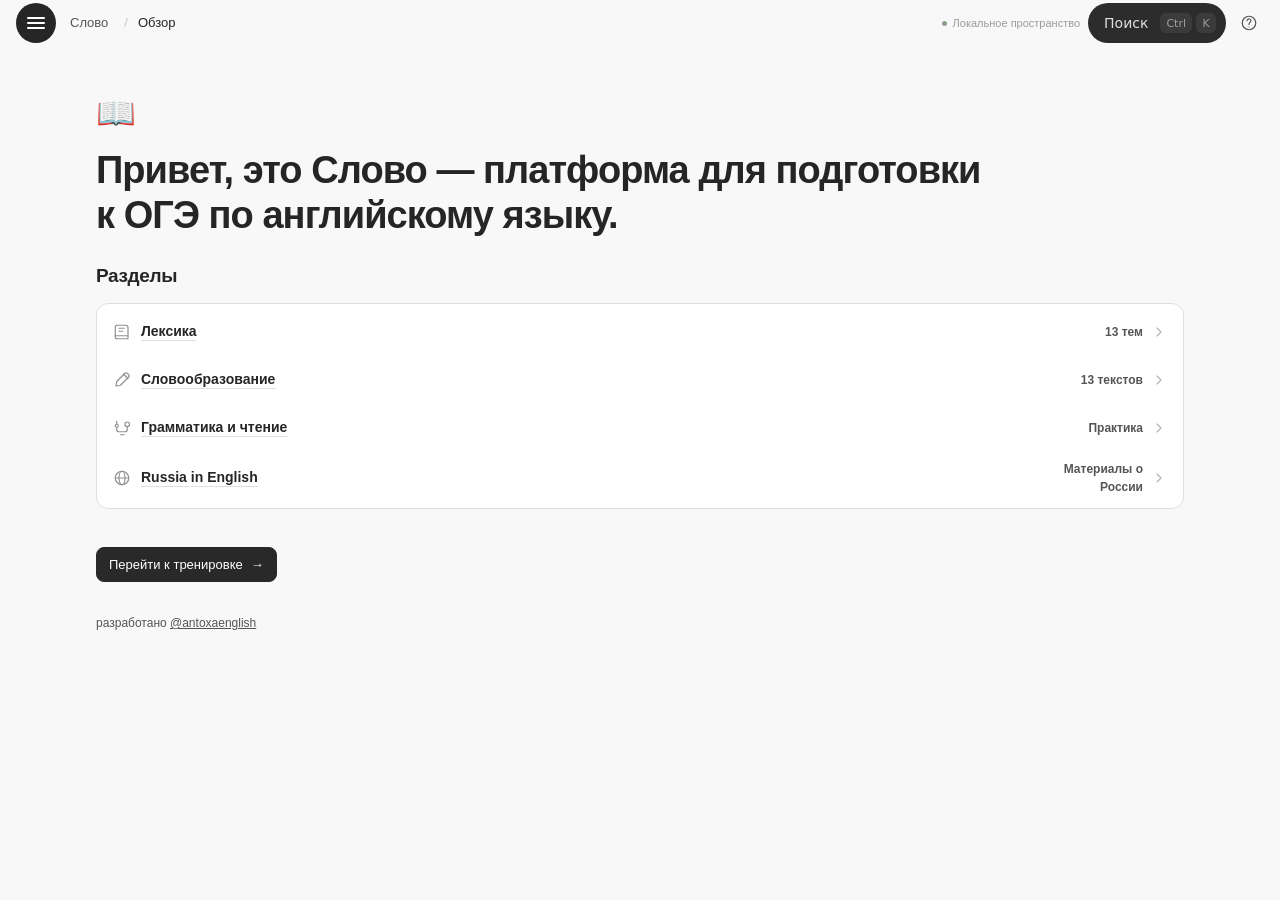
==== site/index.html @ 0061f825 "Replace the sidebar with a corner Dynamic Menu" ====
<!doctype html>
<html lang="ru">
<head><meta charset="UTF-8"><meta name="viewport" content="width=device-width,initial-scale=1"><meta name="description" content="Личное пространство для подготовки к ОГЭ по английскому: лексика, карточки и упражнения."><title>Слово — английский · ОГЭ</title><link rel="icon" href="assets/favicon.svg" type="image/svg+xml"><script src="preferences.js"></script><link rel="stylesheet" href="style.css?v=corner-menu-1"></head>
<body>
<a class="skip-link" href="#main-content">Перейти к содержимому</a>
<main id="main-content" tabindex="-1"><header class="topbar"><div class="corner-menu"><button class="icon-button" id="sidebar-toggle" aria-label="Открыть меню" aria-controls="sidebar" aria-expanded="false"><span class="sidebar-toggle-icon" aria-hidden="true"><i></i><i></i><i></i></span></button><aside class="sidebar" id="sidebar" aria-label="Навигация" inert><div class="corner-menu-scroll">
<button class="workspace" id="workspace-home" aria-label="Слово — на главную"><span class="workspace-icon" aria-hidden="true">с</span><strong>Слово</strong></button>
<div class="sidebar-section-label">Моё пространство</div><nav><button class="nav-item active" data-page="home" title="Обзор"><span class="nav-icon" aria-hidden="true"><svg viewBox="0 0 24 24" fill="none" stroke="currentColor" stroke-width="1.5" stroke-linecap="round" stroke-linejoin="round"><path d="M3 11 12 3l9 8v9H3z M9 20v-6h6v6"/></svg></span><span class="nav-name">Обзор</span></button><button class="nav-item" data-page="russia" title="Russia in English"><span class="nav-icon" aria-hidden="true"><svg viewBox="0 0 24 24" fill="none" stroke="currentColor" stroke-width="1.5" stroke-linecap="round" stroke-linejoin="round"><path d="M4 21V4m0 1c5-4 10 4 16 0v10c-6 4-11-4-16 0"/></svg></span><span class="nav-name">Russia in English</span></button><button class="nav-item" data-page="exam"><span class="nav-icon" aria-hidden="true"><svg viewBox="0 0 24 24" fill="none" stroke="currentColor" stroke-width="1.5" stroke-linecap="round" stroke-linejoin="round"><path d="M14 3H5v18h14V8z M14 3v5h5 M8 12h8m-8 4h6"/></svg></span><span class="nav-name">Всё об экзамене</span></button><button class="nav-item" data-page="words" title="Мой словарь"><span class="nav-icon" aria-hidden="true"><svg viewBox="0 0 24 24" fill="none" stroke="currentColor" stroke-width="1.5" stroke-linecap="round" stroke-linejoin="round"><path d="M5 3h13v17H5a2 2 0 0 1-2-2V5a2 2 0 0 1 2-2z M7 8h7m-7 4h7m-9 5h13"/></svg></span><span class="nav-name">Мой словарь</span><b id="word-count">0</b></button><button class="nav-item" data-page="path" title="Мой маршрут"><span class="nav-icon" aria-hidden="true"><svg viewBox="0 0 24 24" fill="none" stroke="currentColor" stroke-width="1.5" stroke-linecap="round" stroke-linejoin="round"><path d="M4 20h4v-5h7V9h5 M16 5l4 4-4 4"/></svg></span><span class="nav-name">Мой маршрут</span></button><button class="nav-item" data-page="achievements" title="Достижения"><span class="nav-icon" aria-hidden="true"><svg viewBox="0 0 24 24" fill="none" stroke="currentColor" stroke-width="1.5" stroke-linecap="round" stroke-linejoin="round"><path d="M8 14l-2 7 6-3 6 3-2-7 M12 3a6 6 0 1 0 0 12 6 6 0 0 0 0-12z"/></svg></span><span class="nav-name">Достижения</span></button></nav><div class="sidebar-section-label">Практика и материалы</div><nav aria-label="Практика и материалы"><button class="nav-item" data-page="vocabulary" title="Лексика"><span class="nav-icon" aria-hidden="true"><svg viewBox="0 0 24 24" fill="none" stroke="currentColor" stroke-width="1.5" stroke-linecap="round" stroke-linejoin="round"><path d="M4 4h6l2 2 2-2h6v15h-6l-2 2-2-2H4z M12 6v15"/></svg></span><span class="nav-name">Лексика</span></button><button class="nav-item" data-page="mocks" title="Пробники"><span class="nav-icon" aria-hidden="true"><svg viewBox="0 0 24 24" fill="none" stroke="currentColor" stroke-width="1.5" stroke-linecap="round" stroke-linejoin="round"><path d="M8 5H5v16h14V5h-3 M8 3h8v4H8z M8 11h8m-8 4h8"/></svg></span><span class="nav-name">Пробники</span></button><button class="nav-item" data-page="trainer" title="Тренажер по заданиям"><span class="nav-icon" aria-hidden="true"><svg viewBox="0 0 24 24" fill="none" stroke="currentColor" stroke-width="1.5" stroke-linecap="round" stroke-linejoin="round"><path d="M4 5h16v14H4z M8 9h1m3 0h4m-8 4h1m3 0h4"/></svg></span><span class="nav-name">Тренажер по заданиям</span></button><button class="nav-item" data-page="grammar-trainer"><span class="nav-icon" aria-hidden="true"><svg viewBox="0 0 24 24" fill="none" stroke="currentColor" stroke-width="1.5" stroke-linecap="round" stroke-linejoin="round"><path d="M4 19l5-14 5 14m-8-4h6 M16 10h5m-5 5h5"/></svg></span><span class="nav-name">Тренажёр по грамматике</span></button><button class="nav-item" data-page="knowledge" title="База знаний"><span class="nav-icon" aria-hidden="true"><svg viewBox="0 0 24 24" fill="none" stroke="currentColor" stroke-width="1.5" stroke-linecap="round" stroke-linejoin="round"><path d="M4 6l8-3 8 3-8 4z M4 11l8 4 8-4m-16 5 8 4 8-4"/></svg></span><span class="nav-name">База знаний</span></button><button class="nav-item" data-page="forecast" title="Ожидаемый результат"><span class="nav-icon" aria-hidden="true"><svg viewBox="0 0 24 24" fill="none" stroke="currentColor" stroke-width="1.5" stroke-linecap="round" stroke-linejoin="round"><path d="M4 19V5m0 14h16 M7 15l4-5 4 2 5-6"/></svg></span><span class="nav-name">Ожидаемый результат</span></button></nav><div class="sidebar-section-label">Личное</div><nav aria-label="Личное"><button class="nav-item" data-page="profile" title="Профиль"><span class="nav-icon" aria-hidden="true"><svg viewBox="0 0 24 24" fill="none" stroke="currentColor" stroke-width="1.5" stroke-linecap="round" stroke-linejoin="round"><path d="M4 21a8 6 0 0 1 16 0 M12 4a4 4 0 1 0 0 8 4 4 0 0 0 0-8z"/></svg></span><span class="nav-name">Профиль</span></button><button class="nav-item" data-page="community" title="Комьюнити"><span class="nav-icon" aria-hidden="true"><svg viewBox="0 0 24 24" fill="none" stroke="currentColor" stroke-width="1.5" stroke-linecap="round" stroke-linejoin="round"><path d="M4 5h16v11H9l-5 4z M8 9h8m-8 3h6"/></svg></span><span class="nav-name">Комьюнити</span></button><button class="nav-item" data-page="settings" title="Настройки сайта"><span class="nav-icon" aria-hidden="true"><svg viewBox="0 0 24 24" fill="none" stroke="currentColor" stroke-width="1.5" stroke-linecap="round" stroke-linejoin="round"><path d="M4 7h16M4 12h16M4 17h16 M8 5v4m8 1v4m-6 1v4"/></svg></span><span class="nav-name">Настройки сайта</span></button><a class="nav-item feedback-link" id="feedback-link" href="https://t.me/antoxaenglish" target="_blank" rel="noopener noreferrer" title="Написать @antoxaenglish в Telegram"><span class="nav-icon"><svg viewBox="0 0 24 24" fill="none" stroke="currentColor" stroke-width="1.6" stroke-linecap="round" stroke-linejoin="round" aria-hidden="true"><path d="M21 15a3 3 0 0 1-3 3H7l-5 4V5a3 3 0 0 1 3-3h13a3 3 0 0 1 3 3zM7 7h10M7 11h7"/></svg></span><span class="nav-name">Оставить обратную связь</span><span class="feedback-external" aria-hidden="true">↗</span></a></nav>
<div class="sidebar-bottom"><a class="editor-entry-link" href="admin.html">Редактор сайта ↗</a><div class="sidebar-course"><span>Английский язык</span><small>Подготовка к ОГЭ</small></div><div class="privacy"><svg viewBox="0 0 24 24" fill="none" stroke="currentColor" stroke-width="1.6" stroke-linecap="round" stroke-linejoin="round" aria-hidden="true"><rect x="5" y="10" width="14" height="11" rx="2"/><path d="M8 10V6a4 4 0 0 1 8 0v4"/></svg><span>Прогресс в этом браузере</span></div></div>
</div></aside></div><div class="breadcrumb"><button class="breadcrumb-workspace breadcrumb-button" id="header-home" aria-label="На главную">Слово</button><span class="breadcrumb-divider">/</span><strong id="crumb">Обзор</strong></div><div class="header-right"><span class="local-label"><i></i> Локальное пространство</span><div class="command-search" id="command-search">
<div class="command-shell">
<button type="button" class="command-trigger" id="command-trigger" aria-expanded="false" aria-controls="command-field"><svg viewBox="0 0 24 24" fill="none" stroke="currentColor" stroke-width="2" stroke-linecap="round" aria-hidden="true"><circle cx="11" cy="11" r="7"/><path d="m20 20-3.5-3.5"/></svg><span>Поиск</span><span class="command-keys" aria-hidden="true"><kbd>Ctrl</kbd><kbd>K</kbd></span></button>
<form class="command-field" id="command-field" role="search" hidden><svg viewBox="0 0 24 24" fill="none" stroke="currentColor" stroke-width="2" stroke-linecap="round" aria-hidden="true"><circle cx="11" cy="11" r="7"/><path d="m20 20-3.5-3.5"/></svg><input type="search" id="command-query" aria-label="Поиск по «Слову»" autocomplete="off"><kbd aria-hidden="true">Esc</kbd></form>
</div><div class="command-results" id="command-results" hidden></div></div><button id="help" class="icon-button" aria-label="О проекте"><svg viewBox="0 0 24 24" fill="none" stroke="currentColor" stroke-width="1.6" stroke-linecap="round" stroke-linejoin="round" aria-hidden="true"><circle cx="12" cy="12" r="9"/><path d="M9.5 9a2.5 2.5 0 1 1 4.4 1.6C13 11.3 12 11.7 12 14M12 17h.01"/></svg></button></div></header>
<div class="content"><section class="greeting"><div class="page-icon" id="page-icon" aria-hidden="true">📖</div><h1 id="page-title">Привет, это Слово — платформа для подготовки к ОГЭ по английскому языку.</h1><p id="page-description" hidden aria-hidden="true" style="display:none"></p></section>
<div id="home-view">
<section class="workspace-pages"><div class="section-heading"><h2>Разделы</h2></div><div class="page-links"><button class="page-link" data-open-page="vocabulary"><span class="page-link-icon"><svg viewBox="0 0 24 24" fill="none" stroke="currentColor" stroke-width="1.6" stroke-linecap="round" stroke-linejoin="round" aria-hidden="true"><path d="M4 3h13a3 3 0 0 1 3 3v15H6a3 3 0 0 1-3-3V6a3 3 0 0 1 3-3"/><path d="M3 17h17M8 7h7M8 11h5"/></svg></span><span>Лексика</span><small>13 тем</small><svg viewBox="0 0 24 24" fill="none" stroke="currentColor" stroke-width="1.6" stroke-linecap="round" stroke-linejoin="round" aria-hidden="true"><path d="m9 6 6 6-6 6"/></svg></button><button class="page-link" data-open-page="formation"><span class="page-link-icon"><svg viewBox="0 0 24 24" fill="none" stroke="currentColor" stroke-width="1.6" stroke-linecap="round" stroke-linejoin="round" aria-hidden="true"><path d="m14 4 6 6M4 20l1-6L16 3a2 2 0 0 1 3 0l2 2a2 2 0 0 1 0 3L10 19z"/></svg></span><span>Словообразование</span><small>13 текстов</small><svg viewBox="0 0 24 24" fill="none" stroke="currentColor" stroke-width="1.6" stroke-linecap="round" stroke-linejoin="round" aria-hidden="true"><path d="m9 6 6 6-6 6"/></svg></button><button class="page-link" data-open-page="trainer"><span class="page-link-icon"><svg viewBox="0 0 24 24" fill="none" stroke="currentColor" stroke-width="1.6" stroke-linecap="round" stroke-linejoin="round" aria-hidden="true"><path d="M5 3v4m0 4v3a3 3 0 0 0 3 3h8a3 3 0 0 0 3-3v-3"/><circle cx="5" cy="9" r="2"/><circle cx="19" cy="7" r="3"/><path d="M10 21h5"/></svg></span><span>Грамматика и чтение</span><small>Практика</small><svg viewBox="0 0 24 24" fill="none" stroke="currentColor" stroke-width="1.6" stroke-linecap="round" stroke-linejoin="round" aria-hidden="true"><path d="m9 6 6 6-6 6"/></svg></button><button class="page-link" data-open-page="russia"><span class="page-link-icon"><svg viewBox="0 0 24 24" fill="none" stroke="currentColor" stroke-width="1.6" stroke-linecap="round" stroke-linejoin="round" aria-hidden="true"><circle cx="12" cy="12" r="9"/><ellipse cx="12" cy="12" rx="4" ry="9"/><path d="M3 12h18"/></svg></span><span>Russia in English</span><small>Материалы о России</small><svg viewBox="0 0 24 24" fill="none" stroke="currentColor" stroke-width="1.6" stroke-linecap="round" stroke-linejoin="round" aria-hidden="true"><path d="m9 6 6 6-6 6"/></svg></button></div></section>
<button class="button dark" id="home-training" data-open-page="trainer">Перейти к тренировке <span aria-hidden="true">→</span></button>
</div><section id="secondary-view" hidden></section><footer><p>разработано <a href="https://t.me/antoxaenglish?text=%D0%9F%D1%80%D0%B8%D0%B2%D0%B5%D1%82%21%20%D0%A2%D0%BE%D0%BB%D1%8C%D0%BA%D0%BE%20%D1%87%D1%82%D0%BE%20%D0%B1%D1%8B%D0%BB%20%D0%BD%D0%B0%20%22%D0%A1%D0%BB%D0%BE%D0%B2%D0%B5%22." target="_blank" rel="noopener noreferrer">@antoxaenglish</a></p></footer></div></main>
<dialog id="trainer" aria-label="Учебная сессия"><div class="modal-head"><span id="session-label">Тренировка</span><button class="icon-button" id="close-trainer" aria-label="Закрыть тренировку">×</button></div><div class="session-track"><i id="session-progress"></i></div><div id="exercise"></div></dialog>
<template id="exam-content">
<article class="exam-guide" lang="ru" data-no-translate>
  <p>ОГЭ по английскому языку оценивает иноязычную коммуникативную компетенцию выпускников основной школы. Контрольные измерительные материалы (КИМ) 2027 года включают 38 заданий. Письменная часть содержит 35 заданий и рассчитана на 120 минут. Устная часть содержит три задания и занимает 15 минут с учётом подготовки. Максимальный первичный балл за экзамен — 68.</p>

  <h2>Письменная часть</h2>
  <h3>Аудирование · задания 1–11</h3>
  <p>Оценивается восприятие устной речи. В заданиях 1–4 требуется выбрать ответ на вопрос по прослушанному фрагменту, в задании 5 — соотнести высказывания с тематическими рубриками. Задания 6–11 предусматривают извлечение фактических сведений из аудиозаписи и их внесение в таблицу.</p>
  <h3>Чтение · задания 12–19</h3>
  <p>В задании 12 проверяется умение соотнести короткие тексты с вопросами, на которые они отвечают. Задания 13–19 требуют установить, подтверждается ли утверждение текстом, противоречит ему или не может быть проверено по содержащимся в нём сведениям.</p>
  <h3>Грамматика и лексика · задания 20–34</h3>
  <p>В заданиях 20–28 оценивается выбор и образование грамматической формы исходного слова с учётом синтаксиса и смысла высказывания. В заданиях 29–34 проверяется образование однокоренного слова посредством аффиксации с учётом требуемой части речи и значения.</p>
  <h3>Письмо · задание 35</h3>
  <p>Участник составляет ответ на электронное письмо личного характера. Эксперты оценивают выполнение коммуникативной задачи, организацию текста, лексико-грамматическое оформление, орфографию и пунктуацию.</p>

  <h2>Устная часть · говорение</h2>
  <ol>
    <li><strong>Чтение вслух.</strong> Проверяется фонетическое оформление научно-популярного текста, включая произношение, ударение, интонацию и смысловое членение.</li>
    <li><strong>Условный диалог-расспрос.</strong> Участник отвечает на шесть вопросов аудиозаписи. Оценивается полнота и уместность каждой реплики, а также её понятность.</li>
    <li><strong>Тематическое монологическое высказывание.</strong> Оцениваются раскрытие пунктов предложенного плана, связность речи и её языковое оформление.</li>
  </ol>

  <h2>Материалы ФИПИ</h2>
  <ul class="exam-downloads">
    <li><a href="https://doc.fipi.ru/oge/demoversii-specifikacii-kodifikatory/2027/aya_9_2027.zip">Скачать демоверсию КИМ ОГЭ 2027 · ZIP</a><small>Письменная и устная части, аудиозаписи, спецификация и кодификатор.</small></li>
    <li><a href="assets/exam/oge-english-2027-criteria.pdf" download>Скачать критерии оценивания ОГЭ 2027 · PDF</a><small>Страницы официальных демоверсий с критериями задания 35 и заданий устной части.</small></li>
    <li><a href="https://doc.fipi.ru/oge/dlya-predmetnyh-komissiy-subektov-rf/2026/mr_oge_angl_pism_2026.pdf" target="_blank" rel="noopener">Методические материалы для экспертов · письменная часть · PDF</a><small>Выпуск 2026 года. Проверка электронного письма.</small></li>
    <li><a href="https://doc.fipi.ru/oge/dlya-predmetnyh-komissiy-subektov-rf/2026/mr_oge_angl_ustn_2026.pdf" target="_blank" rel="noopener">Методические материалы для экспертов · устная часть · PDF</a><small>Выпуск 2026 года. Проверка устных ответов.</small></li>
  </ul>
  <p class="exam-sources">Источники: <a href="https://fipi.ru/oge/demoversii-specifikacii-kodifikatory">спецификация и демоверсии ОГЭ 2027</a>, <a href="https://fipi.ru/oge/dlya-predmetnyh-komissiy-subektov-rf">раздел ФИПИ для предметных комиссий</a>.</p>
</article>
</template>
<dialog id="info"><button class="icon-button close-info" aria-label="Закрыть">×</button><span class="eyebrow">ПРИВЕТ, ЭТО СЛОВО</span><h2>Пространство для роста ✳</h2><p>Лексика импортирована из 13 доступных наборов папки @antoxaenglish в Quizlet (18.11.2026): 1 864 исходные карточки. Повторяющиеся термины объединены, разные переводы сохранены. В исходной папке нет набора 14/14. Набор 14/14 в папке отсутствует. Добавлены 13 авторских текстов на словообразование (78 пропусков); тип задания сверён с письменной демоверсией ФИПИ ОГЭ-2027, с. 12. Дополнительные грамматика, словообразование и чтение — из комплекта Елизаветы от 02.11.2026. Все новые упражнения авторские, не задания ФИПИ.</p><p>Без регистрации и аналитики. Профиль, настройки и учебный прогресс хранятся только в этом браузере. При очистке данных браузера они исчезнут. Ссылка обратной связи открывает Telegram.</p><button id="reset" class="button light">Сбросить учебный прогресс</button><p id="reset-status" role="status"></p></dialog><script src="curriculum.js"></script><script src="content-model.js?v=workspace-sections-1"></script><script src="content-runtime.js?v=vocab-topics-1"></script><script src="trainer-catalog.js"></script><script src="features.js"></script><script src="vocabulary-study.js?v=notebook-1"></script><script src="grammar-lessons.js"></script><script src="grammar-trainer.js?v=notebook-1"></script><script src="app.js?v=corner-menu-1"></script><script src="command-search.js?v=2"></script></body></html>
---- site/style.css ----
:root{--font-family:Arial,"Helvetica Neue",sans-serif;--ink:#37352f;--muted:#787774;--faint:#a4a39f;--line:#e9e9e7;--sidebar:#f7f7f5;--hover:#efefed;--blue:#2383e2;--sidebar-width:240px;--page-width:960px;font-family:var(--font-family);color:var(--ink);background:#fff;font-synthesis:none}
*{box-sizing:border-box}body{margin:0;font-size:14px;line-height:1.5}button,input,select,textarea{font:inherit}button{cursor:pointer;color:inherit}button:disabled{cursor:default}button,a,input{ -webkit-tap-highlight-color:transparent}button,a{touch-action:manipulation}button{transition:background-color .15s,border-color .15s}a{color:inherit}button:focus-visible,a:focus-visible,input:focus-visible{outline:2px solid var(--blue);outline-offset:3px}button:disabled{opacity:.45}svg{width:20px;height:20px;flex-shrink:0;vertical-align:middle}[hidden]{display:none!important}h1,h2,h3,p{margin:0}h1,h2,h3{font-weight:600}p{line-height:1.65}small{font-size:12px}.skip-link{position:fixed;top:8px;left:12px;z-index:8;transform:translateY(-160%);padding:8px 12px;background:white;border:1px solid var(--line);border-radius:4px}.skip-link:focus{transform:translateY(0)}
/* Workspace navigation */
.sidebar{width:var(--sidebar-width);position:fixed;inset:0 auto 0 0;background:var(--sidebar);display:flex;flex-direction:column;padding:10px 8px 14px;z-index:5;border-right:1px solid #f0f0ee;transition:transform .2s}.workspace{display:flex;align-items:center;width:100%;gap:10px;padding:10px 8px;border:0;border-radius:5px;text-align:left;background:transparent}.workspace:hover{background:var(--hover)}.workspace-icon{display:grid;place-items:center;width:28px;height:30px;border:1.5px solid #45433e;border-radius:4px;background:white;font:700 28px/1 var(--font-family);box-shadow:2px 2px 0 #45433e}.workspace>span:nth-child(2){display:flex;flex-direction:column;gap:1px}.workspace strong{font-size:14px}.workspace small{font-size:11px;color:var(--muted)}.workspace-chevron{margin-left:auto;color:var(--muted)}.sidebar-section-label{font-size:11px;font-weight:500;color:#92918e;padding:28px 12px 9px}.nav-item{display:flex;align-items:center;gap:10px;background:transparent;border:0;border-radius:4px;text-align:left;width:100%;padding:7px 12px;margin:1px 0;min-height:36px;font-size:14px;color:#5f5e5b}.nav-item:hover{background:#ebebea}.nav-item.active{background:#e9e9e7;color:#37352f;font-weight:500}.nav-icon{width:18px;height:20px;display:grid;place-items:center;color:#92918e;flex-shrink:0}.nav-icon svg{width:18px;height:18px}.nav-name{flex:1;min-width:0;white-space:normal;overflow-wrap:anywhere}.nav-item b{font-size:11px;color:#92918e;font-weight:400;font-variant-numeric:tabular-nums}.sidebar-bottom{margin-top:auto;padding:24px 12px 0}.sidebar-course{display:flex;flex-direction:column;font-size:12px;gap:2px;padding-bottom:18px;border-bottom:1px solid #e6e6e3}.sidebar-course small{color:#9b9a96;font-size:11px}.privacy{display:flex;align-items:center;gap:6px;color:#9b9a96;font-size:10px;padding-top:12px}.privacy svg{width:13px;height:13px}.sidebar-backdrop{position:fixed;inset:0;border:0;background:#0004;z-index:4}main{margin-left:var(--sidebar-width);min-height:100dvh}main:focus{outline:none}.sidebar-collapsed .sidebar{transform:translateX(-100%)}.sidebar-collapsed main{margin-left:0}.topbar{position:sticky;top:0;height:46px;padding:0 20px;display:flex;align-items:center;gap:12px;background:#fffffff5;z-index:2}.icon-button{border:0;border-radius:4px;width:30px;height:30px;display:grid;place-items:center;background:transparent;color:var(--muted);font-size:24px;line-height:1;flex-shrink:0}.icon-button:hover{background:var(--hover)}.icon-button svg{width:18px;height:18px}.breadcrumb{display:flex;align-items:center;gap:10px;font-size:13px;min-width:0;white-space:nowrap;overflow:hidden}.breadcrumb strong{font-weight:400;overflow:hidden;text-overflow:ellipsis}.breadcrumb-workspace{color:var(--muted)}.breadcrumb-divider{color:#c9c8c5}.header-right{display:flex;align-items:center;gap:16px;margin-left:auto;flex-shrink:0}.local-label{display:flex;align-items:center;gap:6px;font-size:11px;color:#9b9a96}.local-label i{width:5px;height:5px;background:#8e9f8c;border-radius:50%}
/* Document page */
.content{width:100%;max-width:calc(var(--page-width) + 128px);padding:48px 64px 0;margin:0 auto}.greeting{margin:0 0 32px}.page-icon{font-size:44px;line-height:1.2;margin-bottom:20px}.greeting h1{font-size:38px;font-weight:700;letter-spacing:-1.3px;line-height:1.2;text-wrap:balance}.greeting p{margin-top:12px;color:var(--muted);max-width:650px;font-size:14px;line-height:1.7}h2{font-size:19px;letter-spacing:-.35px}h3{font-size:16px}.hero{display:flex;align-items:flex-start;gap:15px;border:1px solid var(--line);background:#f7f7f5;border-radius:4px;padding:20px 22px}.callout-icon{padding-top:1px;color:#74736f}.hero-copy{flex:1}.hero h2{font-size:16px;letter-spacing:-.15px}.hero p{font-size:13px;color:var(--muted);margin:5px 0 16px;max-width:460px}.hero-foot{font-size:12px;line-height:1.7;text-align:right;white-space:nowrap;color:#5f5e5b}.hero-foot span{font-size:11px;color:#9b9a96}.button{display:inline-flex;align-items:center;justify-content:center;gap:8px;padding:7px 12px;border:1px solid #dfdfdc;border-radius:4px;background:#fff;font-size:13px;font-weight:500;line-height:1.5;min-height:34px;text-decoration:none;box-shadow:0 1px 2px #00000004}.button svg{width:15px;height:15px}.button:hover{background:#f0f0ee}.button:active{transform:translateY(1px)}.button.dark{background:var(--ink);border-color:var(--ink);color:white}.button.dark:hover{background:#504e48}.button.light{background:white}.button.light:hover{background:var(--hover)}.text-button{background:transparent;border:0;border-radius:4px;font-size:12px;color:var(--muted);padding:5px 7px;line-height:1.5}.text-button:hover{background:var(--hover);color:var(--ink)}.stats{display:grid;grid-template-columns:1fr 1fr 1.15fr;margin:24px 0 38px;padding:18px 0;border-top:1px solid var(--line);border-bottom:1px solid var(--line)}.stat{padding:0 22px;border-right:1px solid var(--line);display:flex;flex-wrap:wrap;align-items:center;gap:8px 14px}.stat:first-child{padding-left:0}.stat:last-child{padding-right:0;border:0}.stat p{font-size:11px;color:var(--muted);margin-bottom:5px}.stat strong{font-size:22px;letter-spacing:-.5px;font-weight:600;font-variant-numeric:tabular-nums}.stat strong small{font-size:11px;letter-spacing:0;font-weight:400;color:#92918e}.stat-detail{font-size:10px;color:#92918e;white-space:nowrap}.stat-detail b{font-weight:500}.week{display:flex;gap:2px;align-self:flex-end;margin-bottom:7px}.week span{width:15px;height:17px;display:grid;place-items:center;font-size:8px;color:#b8b7b4;border:1px solid #eee;border-radius:2px}.week span.done{background:#e6eee4;color:#5b7659;border-color:#e6eee4}.section-heading{display:flex;align-items:center;justify-content:space-between;gap:12px;margin-bottom:12px}.workspace-pages{margin-bottom:38px}.page-links{display:flex;flex-direction:column}.page-link{display:flex;align-items:center;gap:11px;text-align:left;border:0;border-radius:4px;background:white;padding:10px 9px;font-size:14px;min-height:42px}.page-link:hover{background:#f7f7f5}.page-link-icon{color:#92918e}.page-link-icon svg{width:18px;height:18px}.page-link>span:nth-child(2){text-decoration:underline;text-decoration-color:#dededb;text-underline-offset:4px}.page-link small{margin-left:auto;color:#a2a19d;font-size:11px}.page-link>svg{width:14px;height:14px;color:#b2b1ad}.study-grid{display:grid;grid-template-columns:minmax(0,1fr) 205px;gap:30px}.database-heading{display:flex;justify-content:space-between;padding:8px 10px;border-top:1px solid var(--line);border-bottom:1px solid var(--line);color:#a2a19d;font-size:11px}.topic-list{display:flex;flex-direction:column;min-width:0}.topic{width:100%;border:0;border-bottom:1px solid var(--line);border-radius:0;background:white;display:flex;align-items:center;gap:12px;padding:14px 10px;text-align:left;min-height:76px}.topic:hover{background:#f7f7f5}.topic-art{display:grid;place-items:center;width:22px;flex-shrink:0;color:#9b9a96}.topic-art svg{width:19px;height:19px}.topic>div{min-width:0;flex:1}.topic small{font-size:10px;color:#a2a19d;letter-spacing:.02em}.topic h3{font-size:14px;font-weight:500;line-height:1.5;margin:2px 0;letter-spacing:0}.topic p{font-size:11px;color:#9b9a96}.topic-progress{height:2px;max-width:100px;background:#f0f0ee;margin-top:9px}.topic-progress i{display:block;height:100%;background:#b4b3af}.topic-meta{font-size:11px;color:#a2a19d;white-space:nowrap;font-variant-numeric:tabular-nums}.daily{align-self:start;border:1px solid var(--line);border-radius:4px;padding:17px 18px;margin-top:3px}.daily-top{font-size:11px;color:#92918e;margin-bottom:12px}.daily h2{font-size:15px}.daily p{font-size:12px;color:#92918e;margin:7px 0 20px;line-height:1.7}.quest-track{height:3px;border-radius:2px;background:#efefed;overflow:hidden}.quest-track i{display:block;height:100%;background:#8e9f8c;width:0}.quest-meta{display:flex;justify-content:space-between;gap:8px;font-size:9px;color:#92918e;margin-top:8px}.quest-meta strong{font-weight:400;white-space:nowrap}.book-note{display:flex;align-items:flex-start;gap:9px;border-top:1px solid var(--line);margin-top:32px;padding-top:16px;color:#a2a19d}.book-note svg{width:15px;height:15px;margin-top:3px}.book-note p{font-size:11px}.content footer{display:flex;align-items:flex-start;gap:16px;padding:32px 0 22px;color:var(--muted);font-size:12px;line-height:1.7}footer>span:last-child{max-width:680px}.content footer>span:first-child{font-weight:600}#secondary-view{min-height:420px}.route-intro{font-size:13px;line-height:1.7;color:var(--muted);margin-bottom:24px;max-width:680px}.search-label{display:block;margin:20px 0 7px;font-size:12px;font-weight:500;color:var(--muted)}.search-input{display:block;width:100%;max-width:100%;padding:9px 11px;border:1px solid #e3e3e0;border-radius:4px;background:#fbfbfa;font-size:13px;margin-bottom:20px;color:var(--ink)}.search-input::placeholder{color:#b4b3af}.search-input:focus{background:white;border-color:#a8cbea}.chapter-heading{margin:0 0 24px}.chapter-heading h2{display:none}.chapter-heading p{font-size:12px;color:#92918e}.chapter-actions{display:flex;gap:8px;flex-wrap:wrap;margin-top:22px}.chapter-actions .button{min-height:35px}.module-links{display:flex;gap:8px;flex-wrap:wrap;margin-bottom:32px}.word-list{display:flex;flex-direction:column;border-top:1px solid var(--line)}.vocab-card{display:grid;grid-template-columns:minmax(0,1fr) minmax(0,1fr) 125px;align-items:center;gap:20px;border-bottom:1px solid var(--line);padding:13px 9px;min-height:52px}.vocab-card h3{grid-column:1;grid-row:1;font:500 15px/1.5 var(--font-family);overflow-wrap:anywhere}.vocab-card strong{grid-column:2;grid-row:1;font-size:13px;font-weight:400;color:var(--muted);overflow-wrap:anywhere}.vocab-card small{grid-column:3;grid-row:1;font-size:9px;letter-spacing:.02em;color:#a2a19d;text-align:right}.vocab-card p{font-size:12px;color:var(--muted);grid-column:1/-1}#search-count{font-size:11px;color:#92918e;margin-bottom:10px}.empty-state{padding:48px 28px;border:1px dashed #e3e3e0;border-radius:4px;text-align:center;color:var(--muted)}.empty-state .result-icon{font-size:32px;margin-bottom:16px;color:#a2a19d}.empty-state h2{font-size:18px;color:var(--ink);margin-bottom:8px}.empty-state p{font-size:13px}.empty-state .button{margin-top:20px}.achievement-grid{display:flex;flex-direction:column;border-top:1px solid var(--line)}.achievement{display:grid;grid-template-columns:38px 1fr auto;gap:4px 16px;padding:22px 10px;border-bottom:1px solid var(--line);align-items:center}.achievement>span{grid-column:1;grid-row:1/3;font-size:28px;color:#9b9a96}.achievement h3{font-size:15px;grid-column:2;grid-row:1}.achievement p{font-size:12px;color:var(--muted);grid-column:2;grid-row:2}.achievement small{font-size:11px;grid-column:3;grid-row:1/3;color:var(--muted)}.achievement.locked{opacity:.5}
/* Study pages and dialogs */
dialog{border:1px solid #e7e7e4;border-radius:8px;padding:24px;width:min(560px,calc(100vw - 32px));max-height:90dvh;overflow:auto;background:white;color:var(--ink);box-shadow:0 16px 60px #00000026}dialog::backdrop{background:#0005}.modal-head{display:flex;align-items:center;justify-content:space-between;gap:12px;font-size:11px;color:var(--muted);line-height:1.6}.modal-head .icon-button{width:28px;height:28px}.session-track{height:3px;background:#f1f1ef;margin:16px 0 24px}.session-track i{display:block;height:100%;background:#aaa9a5;width:0}.eyebrow{font-size:10px;letter-spacing:.08em;font-weight:500;color:#92918e}.exercise-word{text-align:center;padding:12px 0}.exercise-word h2{font:600 34px/1.3 var(--font-family);letter-spacing:-.8px;margin:20px 0 14px;overflow-wrap:anywhere}.exercise-word p{font-size:13px;color:var(--muted);line-height:1.8}.exercise-word h3{margin-bottom:12px}.source-note{font-size:11px!important;line-height:1.7!important;color:#9b9a96!important;margin-top:20px!important}.source-note a{text-underline-offset:3px}.answer-grid{display:grid;grid-template-columns:1fr 1fr;gap:8px;margin-top:24px}.answer{border:1px solid #e3e3e0;border-radius:4px;padding:13px 12px;background:white;text-align:left;font-size:13px;line-height:1.6;overflow-wrap:anywhere}.answer:not(:disabled):hover{background:#f7f7f5;border-color:#bdbcb7}.answer.correct{background:#edf3ec;border-color:#a8bfa4;color:#3e6039;opacity:1}.answer.wrong{background:#fbefec;border-color:#d7ada3;color:#975b4a;opacity:1}.feedback{font-size:13px;line-height:1.8;margin-top:20px}.next{width:100%;margin-top:18px}.result-icon{font-size:44px;color:#9b9a96;margin:8px 0}.exercise-word #repeat{display:block;margin:10px auto 0}.task-text{text-align:left;font-size:16px;line-height:1.85;margin:18px 0}#answer-form{display:flex;align-items:center;flex-wrap:wrap;gap:10px}#answer-form label{width:100%;font-size:12px;color:var(--muted)}#typed-answer{flex:1;min-width:140px;border:1px solid #dcdcd8;border-radius:4px;padding:9px 11px;color:var(--ink)}.wide-trainer{width:min(800px,calc(100vw - 32px));padding:32px}.formation-intro h2{font-size:28px;letter-spacing:-.7px;margin:14px 0}.formation-intro p{font-size:13px;color:var(--muted);line-height:1.8}.gap-row{padding:20px 0;border-bottom:1px solid var(--line)}.gap-row label{display:block;font-size:15px;line-height:1.85}.gap-row label strong{display:inline-block;font-size:12px;margin-right:6px;color:#92918e;font-variant-numeric:tabular-nums}.gap-entry{display:flex;align-items:center;gap:16px;margin-top:12px}.gap-entry strong{font-size:11px;font-weight:500;letter-spacing:.04em;min-width:125px;color:var(--muted)}.gap-entry input{min-width:0;flex:1;width:100%;border:1px solid #dcdcd8;border-radius:4px;padding:9px 11px;color:var(--ink);background:white}.gap-entry input.correct{border-color:#a8bfa4;background:#edf3ec}.gap-entry input.wrong{border-color:#d7ada3;background:#fbefec}.gap-feedback p{font-size:12px;line-height:1.8;margin:10px 0 0;color:var(--muted)}#check-block{margin-top:24px}#block-result{margin:24px 0}#block-result h3{margin-bottom:8px}#block-result p{font-size:13px;color:var(--muted)}.close-info{float:right}#info h2{font-size:25px;margin:14px 0}#info p{font-size:13px;line-height:1.8;color:var(--muted);margin:14px 0}#info #reset{margin-top:8px}
/* Flashcards */
.flashcard-top{display:flex;align-items:center;justify-content:space-between;gap:16px;margin:16px 0 14px}.flashcard-top #flashcard-count{font-size:12px;color:var(--muted);font-variant-numeric:tabular-nums}.flashcard{display:flex;width:100%;min-height:300px;padding:28px;flex-direction:column;align-items:center;justify-content:space-between;gap:28px;border:1px solid #e2e2df;border-radius:5px;background:#fbfbfa;text-align:center}.flashcard:hover{background:#f7f7f5}.flashcard[aria-pressed="true"]{background:#f3f3f0;border-color:#d6d6d1}.flashcard-text{font-size:clamp(25px,4vw,36px);font-weight:500;line-height:1.4;letter-spacing:-.5px;overflow-wrap:anywhere}.flashcard-hint{font-size:11px;color:#9b9a96}.flashcard-navigation{display:flex;align-items:center;justify-content:space-between;gap:12px;margin:16px 0}.flashcard-navigation>span{font-size:11px;color:#a2a19d;text-align:center}.flashcard-navigation .button{min-width:40px;min-height:34px}.flashcard-options{display:flex;flex-wrap:wrap;justify-content:space-between;gap:8px}.flashcard-options .text-button{font-size:11px}#flashcard-check{margin-top:16px}
/* Small screens retain a full, readable navigation drawer. */
@media(min-width:1600px){.content{padding-top:66px}}@media(max-width:1200px){.content{padding:40px 40px 0}.study-grid{gap:22px;grid-template-columns:minmax(0,1fr) 190px}.stat{padding-left:16px;padding-right:16px}.stat-detail,.week{display:none}.vocab-card{grid-template-columns:1fr 1fr}.vocab-card small{display:none}}@media(max-width:900px){.content{padding:36px 28px 0}.study-grid{grid-template-columns:1fr}.daily{display:none}.greeting h1{font-size:34px}.hero-foot{display:none}.local-label{display:none}}
@media(max-width:800px){.sidebar{transform:translateX(-100%);box-shadow:6px 0 25px #0000000c}.sidebar-open .sidebar{transform:translateX(0)}main,.sidebar-collapsed main{margin-left:0}.sidebar-open .sidebar-backdrop{display:block}.topbar{padding:0 16px;border-bottom:1px solid #f3f3f1;height:48px}.content{padding:36px 28px 0;max-width:800px}.header-right{gap:8px}.nav-item{min-height:42px}.sidebar-section-label{padding-top:24px}.breadcrumb{font-size:12px}.workspace{min-height:60px}}
@media(max-width:540px){.content{padding:30px 22px 0}.page-icon{font-size:37px;margin-bottom:18px}.greeting h1{font-size:31px;letter-spacing:-1px}.greeting p{font-size:13px}.greeting{margin-bottom:26px}.hero{padding:17px;gap:12px}.hero h2{font-size:14px}.hero p{font-size:12px}.hero .callout-icon svg{width:18px;height:18px}.hero .button{font-size:12px}.stats{margin:24px 0 30px;padding:15px 0;grid-template-columns:1fr 1fr 1.25fr}.stat{padding:0 10px}.stat p{font-size:9px;white-space:nowrap}.stat strong{font-size:18px}.stat strong small{font-size:9px}.section-heading h2{font-size:17px}.page-link{padding:10px 3px;font-size:13px;gap:9px}.page-link small{font-size:10px;max-width:105px;text-align:right}.page-link>svg{width:12px;height:12px}.workspace-pages{margin-bottom:30px}.topic{padding:13px 4px;gap:9px}.topic h3{font-size:13px}.topic p{font-size:10px}.topic-meta{font-size:10px}.topic small{font-size:9px}.topic-art{width:18px}.topic-art svg{width:17px;height:17px}.chapter-actions{display:grid;grid-template-columns:1fr 1fr;gap:8px}.chapter-actions #chapter-flashcards{grid-column:1/-1}.chapter-actions .button{font-size:12px;min-height:40px}.vocab-card{gap:14px;padding:13px 3px}.vocab-card h3{font-size:14px}.vocab-card strong{font-size:12px}.chapter-heading p{font-size:11px}.route-intro{font-size:12px}.search-input{font-size:14px;padding:11px}.empty-state{padding:38px 18px}.content footer{font-size:9px}.book-note{margin-top:24px}.book-note p{font-size:10px}dialog,.wide-trainer{width:calc(100vw - 24px);padding:20px;max-height:92dvh}.modal-head{font-size:10px}.answer-grid{grid-template-columns:1fr}.answer{padding:12px}.flashcard{min-height:270px;padding:24px 18px}.flashcard-navigation>span{font-size:10px}.flashcard-options .text-button{font-size:10px}.flashcard-text{font-size:28px}.gap-entry{flex-direction:column;align-items:stretch;gap:8px}.formation-intro h2{font-size:25px}.gap-row label{font-size:14px}.task-text{font-size:15px}.module-links{flex-direction:column}.module-links .button{width:100%}.achievement{grid-template-columns:28px 1fr auto;gap:4px 10px;padding:18px 3px}.achievement h3{font-size:14px}.achievement p{font-size:11px}.achievement small{font-size:10px}.achievement>span{font-size:24px}}
@media(prefers-reduced-motion:reduce){*,*::before,*::after{scroll-behavior:auto!important;transition:none!important;animation:none!important}}
@media(max-width:800px){main{transition:none}}
/* Settings, profile and evidence */
.sidebar{overflow-y:auto;scrollbar-width:thin;overscroll-behavior:contain}.sidebar .workspace{flex-shrink:0}.sidebar-bottom{flex-shrink:0}.sidebar-section-label{padding-top:20px;flex-shrink:0}.nav-name{white-space:normal;line-height:1.4}.sidebar nav{flex-shrink:0}.feedback-link{text-decoration:none;font-size:12px}.feedback-external{font-size:12px;color:var(--muted)}.settings-panel{max-width:780px}.settings-group{margin-bottom:30px}.settings-group h2{font-size:16px;padding-bottom:10px;border-bottom:1px solid var(--line)}.setting-row{display:flex;align-items:center;justify-content:space-between;gap:32px;padding:20px 0;border-bottom:1px solid var(--line)}.setting-row label{display:flex;flex-direction:column;gap:6px;flex:1;cursor:pointer}.setting-row label strong{font-size:14px;font-weight:500}.setting-row label span{font-size:12px;line-height:1.7;color:var(--muted);max-width:440px}.setting-row select,.profile-form select,.task-kind-select{font:inherit;border:1px solid #dededb;border-radius:4px;color:var(--ink);background:white;padding:8px 30px 8px 10px;max-width:100%;min-height:36px}.setting-row select{width:160px;flex-shrink:0}.setting-switch{appearance:none;-webkit-appearance:none;position:relative;border:1px solid #c6c6c1;border-radius:20px;background:#dededb;width:38px;height:22px;cursor:pointer;flex-shrink:0;margin:0}.setting-switch::before{content:'';display:block;width:16px;height:16px;position:absolute;top:2px;left:2px;border-radius:50%;background:#fff;box-shadow:0 1px 3px #0002;transition:transform .15s}.setting-switch:checked{background:#37352f;border-color:#37352f}.setting-switch:checked::before{transform:translateX(16px)}.settings-save-status{font-size:12px;color:var(--muted);margin:22px 0}.profile-intro{display:flex;align-items:center;gap:16px;margin-bottom:30px}.profile-intro h2{font-size:21px}.profile-intro p{font-size:12px;color:var(--muted);margin-top:5px}.profile-avatar{width:52px;height:52px;border:1px solid var(--line);border-radius:6px;display:grid;place-items:center;font-size:26px;background:var(--sidebar)}.profile-form{display:flex;flex-direction:column;gap:10px;max-width:420px;margin-bottom:32px}.profile-form label{font-size:12px;color:var(--muted)}.profile-form input{font:inherit;border:1px solid #dededb;border-radius:4px;padding:9px 11px;color:var(--ink);background:white}.profile-form .button{align-self:flex-start;margin-top:10px}.profile-form p{font-size:12px;color:var(--muted)}.feature-note{font-size:12px;color:var(--muted);line-height:1.8;margin:20px 0;max-width:700px}.task-kind-select{margin:0 0 8px;min-width:240px}.forecast-status{background:var(--sidebar);border:1px solid var(--line);border-radius:4px;padding:24px}.status-label{display:inline-block;background:#ecebe8;padding:3px 7px;border-radius:3px;font-size:11px;color:#6c6a63;margin-bottom:14px}.forecast-status h2{font-size:21px}.forecast-status p{font-size:13px;line-height:1.8;color:var(--muted);margin-top:10px;max-width:650px}.feature-heading{margin-top:32px}.evidence-grid{display:grid;grid-template-columns:repeat(3,minmax(0,1fr));border-top:1px solid var(--line);border-bottom:1px solid var(--line);margin:22px 0}.evidence-grid>div{display:flex;flex-direction:column;gap:8px;padding:18px 14px;border-right:1px solid var(--line)}.evidence-grid>div:first-child{padding-left:0}.evidence-grid>div:last-child{border:0}.evidence-grid small{font-size:11px;color:var(--muted);line-height:1.6}.evidence-grid strong{font-size:23px;font-weight:500;font-variant-numeric:tabular-nums}.coverage-list{margin:24px 0}.coverage-list>div{display:flex;justify-content:space-between;align-items:center;padding:12px 0;border-bottom:1px solid var(--line);gap:16px;font-size:13px}.coverage-list strong,.coverage-list small{font-size:12px;font-weight:400;color:var(--muted)}
/* Dark theme affects every learning surface, including feedback and dialogs. */
:root[data-theme="dark"]{--ink:#e6e5e1;--muted:#b4b3ae;--faint:#a4a39e;--line:#383836;--sidebar:#222221;--hover:#343432;--blue:#72b6fa;background:#191919;color:var(--ink)}
[data-theme="dark"] body,[data-theme="dark"] main{background:#191919}[data-theme="dark"] .topbar{background:#191919f5;border-color:var(--line)}[data-theme="dark"] .sidebar{border-color:var(--line)}[data-theme="dark"] .workspace-icon{background:#e6e5e1;color:#37352f;box-shadow:2px 2px 0 #88877f}[data-theme="dark"] .nav-item{color:#c6c5bf}[data-theme="dark"] .nav-item:hover,[data-theme="dark"] .workspace:hover{background:#2d2d2b}[data-theme="dark"] .nav-item.active{background:#343432;color:#f3f2ef}[data-theme="dark"] .sidebar-course{border-color:var(--line)}
[data-theme="dark"] :is(.hero,.daily,.forecast-status,.profile-avatar){background:var(--sidebar);border-color:var(--line)}[data-theme="dark"] :is(.page-link,.topic,.answer,.button.light,dialog,.gap-entry input,.profile-form input,.setting-row select,.profile-form select,.task-kind-select){background:#20201f;color:var(--ink);border-color:#484844}[data-theme="dark"] :is(.page-link,.topic){background:transparent}[data-theme="dark"] :is(.topic:hover,.page-link:hover,.button.light:hover,.answer:not(:disabled):hover){background:#2b2b29}[data-theme="dark"] .button{background:#252524;border-color:#4b4b46;color:var(--ink)}[data-theme="dark"] .button.dark{background:#e4e3de;border-color:#e4e3de;color:#252521}[data-theme="dark"] .button.dark:hover{background:#f8f7f2}[data-theme="dark"] :is(.search-input,#typed-answer){background:#232322;border-color:#484844;color:var(--ink)}[data-theme="dark"] .search-input:focus{background:#292928}[data-theme="dark"] .flashcard{background:#222221;color:var(--ink);border-color:#484844}[data-theme="dark"] .flashcard:hover{background:#292928}[data-theme="dark"] .flashcard[aria-pressed="true"]{background:#2d2d2b;border-color:#5c5b55}[data-theme="dark"] :is(.answer.correct,.gap-entry input.correct){background:#263b2a;border-color:#64936b;color:#c9e8cd}[data-theme="dark"] :is(.answer.wrong,.gap-entry input.wrong){background:#472d27;border-color:#b67969;color:#f2c5b9}[data-theme="dark"] :is(.session-track,.quest-track,.topic-progress){background:#363632}[data-theme="dark"] .week span{border-color:#44443e;color:#a3a297}[data-theme="dark"] .week span.done{background:#344236;color:#c4d7c4;border-color:#344236}[data-theme="dark"] .status-label{background:#3a3932;color:#d4d0bb}[data-theme="dark"] .setting-switch{background:#4a4a46;border-color:#5b5b55}[data-theme="dark"] .setting-switch:checked{background:#e4e3de;border-color:#e4e3de}[data-theme="dark"] .setting-switch:checked::before{background:#252521}[data-theme="dark"] .skip-link{background:#252524;color:var(--ink)}[data-theme="dark"] .empty-state{border-color:#4b4b46}
/* Compact is an actual layout variant, independent of language and theme. */
[data-layout="compact"] .content{padding-top:28px;--page-width:1020px}[data-layout="compact"] .page-icon{font-size:30px;margin-bottom:12px}[data-layout="compact"] .greeting{margin-bottom:22px}[data-layout="compact"] .greeting h1{font-size:32px}[data-layout="compact"] .hero{padding:15px 18px}[data-layout="compact"] .topic{min-height:62px;padding-top:9px;padding-bottom:9px}[data-layout="compact"] .vocab-card{min-height:42px;padding-top:9px;padding-bottom:9px}[data-layout="compact"] .stats{padding:12px 0;margin:18px 0 24px}[data-layout="compact"] .setting-row{padding:14px 0}[data-layout="compact"] .workspace-pages{margin-bottom:24px}
/* Low-vision mode prioritises readable text and controls over density. */
:root.low-vision{--ink:#151515;--muted:#343434;--faint:#555;--line:#666;--sidebar:#f0f0f0;--sidebar-width:280px}.low-vision[data-theme="dark"]{--ink:#fff;--muted:#eee;--faint:#ddd;--line:#bbb;--sidebar:#151515}.low-vision body{font-size:19px}.low-vision :is(p,small,label,.nav-item,.button,.text-button,input,select,.eyebrow,.modal-head,.source-note,.feature-note,.setting-row label strong,.setting-row label span,.setting-row select,.settings-save-status,.vocab-card strong,.vocab-card h3,.topic h3,.topic p,.topic small,.topic-meta,.privacy,.sidebar-section-label,.search-label,.stat p,.stat strong small,.breadcrumb,.coverage-list>div,.coverage-list strong,.coverage-list small,.page-link,.page-link small){font-size:18px!important;line-height:1.7!important}.low-vision :is(h2,.forecast-status h2){font-size:26px}.low-vision h3{font-size:22px}.low-vision .greeting h1{font-size:40px}.low-vision :is(button,input,select){min-height:44px}.low-vision .nav-item{padding:10px}.low-vision :is(.nav-icon,.topic-art){min-width:22px}.low-vision :is(.nav-item,.topic,.page-link,.flashcard,.answer,.button.light){color:var(--ink)}.low-vision :is(.nav-icon,.topic-art,.eyebrow,.flashcard-hint,.stat-detail,.feature-note,.topic p,.topic-meta,.source-note,.sidebar-section-label,.profile-intro p,.sidebar-course small){color:var(--muted)!important}.low-vision .setting-switch{width:58px;height:32px;min-height:32px}.low-vision .setting-switch::before{width:24px;height:24px;top:3px;left:3px}.low-vision .setting-switch:checked::before{transform:translateX(25px)}.low-vision .header-right .local-label{display:none}.low-vision .setting-row{gap:18px}.low-vision .setting-row select{width:180px}.low-vision .vocab-card{grid-template-columns:1fr 1fr}.low-vision .vocab-card small{display:none}.low-vision .week{display:none}.low-vision .stat-detail{display:none}.low-vision :is(.button.dark){color:#fff;background:#151515;border-color:#151515}.low-vision[data-theme="dark"] .button.dark{background:#fff;color:#151515;border-color:#fff}.low-vision .feedback-link{align-items:flex-start}.low-vision .sidebar-section-label{font-weight:600}.low-vision .topbar{min-height:56px;height:auto;padding-top:5px;padding-bottom:5px}
@media(max-width:600px){.setting-row{gap:18px;align-items:flex-start}.setting-row:has(select){flex-direction:column;gap:12px}.setting-row select{width:100%}.setting-row label span{font-size:12px}.settings-group h2{font-size:16px}.evidence-grid{gap:0}.evidence-grid>div{padding:14px 10px}.evidence-grid small{font-size:10px}.evidence-grid strong{font-size:20px}.forecast-status{padding:20px}.forecast-status h2{font-size:19px}.profile-form{max-width:100%}.task-kind-select{width:100%;min-width:0}.low-vision .setting-row select{width:100%}.low-vision .evidence-grid{grid-template-columns:1fr}.low-vision .evidence-grid>div{border-right:0;border-bottom:1px solid var(--line);padding-left:0}.low-vision .stats{grid-template-columns:1fr}.low-vision .stat{padding:10px 0;border-right:0;border-bottom:1px solid var(--line)}.low-vision .page-link{flex-wrap:wrap}.low-vision .page-link small{margin-left:30px;max-width:none;text-align:left}.low-vision .vocab-card{grid-template-columns:1fr;gap:4px}.low-vision .vocab-card strong{grid-column:1;grid-row:2}.low-vision .chapter-actions{grid-template-columns:1fr}.low-vision .sidebar{width:min(320px,88vw)}.low-vision .topic{flex-wrap:wrap}.low-vision .topic-meta{margin-left:30px}.low-vision .greeting h1{font-size:34px}.low-vision .modal-head{align-items:flex-start}.low-vision .chapter-actions #chapter-flashcards{grid-column:1}.low-vision .flashcard-options{flex-direction:column}.low-vision .flashcard-navigation>span{font-size:15px}.low-vision .coverage-list>div{flex-wrap:wrap}}
.quiz-length-heading{margin:20px 0 24px}.quiz-length-heading h2{font-size:24px;letter-spacing:-.6px;line-height:1.35}.quiz-length-heading p{font-size:13px;color:var(--muted);margin-top:9px}.quiz-length-options{display:grid;grid-template-columns:repeat(3,minmax(0,1fr));gap:10px}.quiz-length-option{display:flex;flex-direction:column;align-items:flex-start;gap:8px;text-align:left;min-height:110px;padding:18px 14px;background:var(--sidebar);border:1px solid var(--line);border-radius:4px;color:var(--ink)}.quiz-length-option:hover{background:var(--hover);border-color:var(--muted)}.quiz-length-option strong{font-size:17px;font-weight:500}.quiz-length-option small{font-size:11px;color:var(--muted);line-height:1.6}.low-vision .quiz-length-options{grid-template-columns:1fr}.low-vision .quiz-length-option strong{font-size:22px}@media(max-width:540px){.quiz-length-options{grid-template-columns:1fr}.quiz-length-option{min-height:76px;padding:15px;gap:5px}.quiz-length-heading h2{font-size:23px}}
.trainer-routes{display:flex;flex-wrap:wrap;gap:8px;margin-bottom:18px}.trainer-steps{display:flex;flex-wrap:wrap;align-items:center;gap:8px;font-size:12px;color:var(--muted);margin-bottom:28px}.trainer-steps .text-button{max-width:100%;text-align:left}.trainer-step-title{margin-bottom:22px;font-size:22px}.trainer-group{margin-bottom:30px}.trainer-group>h3{font-size:12px;color:var(--muted);font-weight:500;padding:8px 0;border-bottom:1px solid var(--line)}.trainer-choice{display:flex;align-items:center;justify-content:space-between;gap:24px;padding:17px 10px;border:0;border-bottom:1px solid var(--line);background:transparent;text-align:left;width:100%;color:var(--ink)}.trainer-choice:hover,.trainer-topic-choice:hover{background:var(--sidebar)}.trainer-choice-body{display:flex;flex-direction:column;gap:5px;flex:1;min-width:0}.trainer-choice strong{font-size:14px;font-weight:500}.trainer-choice small{font-size:11px;color:var(--muted)}.trainer-choice-body>span{font-size:12px;line-height:1.7;color:var(--muted);max-width:590px}.trainer-availability{flex-shrink:0;font-size:11px;color:var(--muted);max-width:130px;text-align:right}.trainer-availability.available{color:var(--ink)}.trainer-topic-list{border-top:1px solid var(--line)}.trainer-topic-choice{display:flex;align-items:center;gap:16px;justify-content:space-between;background:transparent;border:0;border-bottom:1px solid var(--line);width:100%;padding:15px 8px;text-align:left;color:var(--ink);font-size:14px}.trainer-topic-choice>span:first-child{flex:1}.trainer-topic-choice small{font-size:11px;color:var(--muted)}.trainer-topic-choice>span:last-child{font-size:12px;color:var(--muted)}.trainer-result-heading>h2{font-size:25px;line-height:1.4;margin-bottom:10px}.trainer-result-heading>p:not(.feature-note){font-size:13px;color:var(--muted)}.trainer-result-actions{display:flex;flex-wrap:wrap;gap:8px;margin:26px 0}.trainer-source{border-top:1px solid var(--line);padding-top:18px;margin-top:34px;color:var(--muted);max-width:700px;font-size:11px;line-height:1.8}.trainer-source p{margin-bottom:8px}.reading-passage{border:1px solid var(--line);padding:18px;border-radius:4px;margin-bottom:24px;background:var(--sidebar)}.reading-passage summary{cursor:pointer;font-weight:600;font-size:18px}.reading-passage p{font-size:14px;line-height:1.9;margin-top:16px;max-width:65ch}.low-vision :is(.trainer-choice strong,.trainer-choice small,.trainer-choice-body>span,.trainer-availability,.trainer-topic-choice,.trainer-topic-choice small,.trainer-source,.reading-passage p,.reading-passage summary){font-size:18px!important;line-height:1.7!important}.low-vision .trainer-choice{flex-wrap:wrap}.low-vision .trainer-availability{max-width:100%}.low-vision .trainer-source{font-size:18px}.low-vision .trainer-step-title{font-size:28px}@media(max-width:600px){.trainer-routes .button{flex:1;font-size:12px}.trainer-choice{flex-wrap:wrap;gap:9px;padding:15px 4px}.trainer-choice-body{flex-basis:100%}.trainer-availability{text-align:left;max-width:none}.trainer-topic-choice{flex-wrap:wrap;gap:5px 12px}.trainer-topic-choice>span:first-child{flex-basis:100%}.trainer-topic-choice small{flex:1}.trainer-result-heading>h2{font-size:22px}.reading-passage{padding:14px}.reading-passage p{font-size:13px}.trainer-result-actions .button{flex:1}.low-vision .trainer-routes{flex-direction:column}.low-vision .trainer-topic-choice{font-size:18px}.trainer-steps{gap:4px}}
.editor-entry-link{display:block;font-size:11px;color:var(--muted);text-decoration:none;padding:7px 0;margin-bottom:10px}.editor-entry-link:hover{text-decoration:underline}.draft-preview-banner{position:sticky;top:46px;z-index:2;background:#f6efdE;border-top:1px solid #eee3c8;border-bottom:1px solid #eee3c8;color:#8a6b32;padding:7px 22px;font-size:11px;line-height:1.6}.cms-page-blocks{margin:30px 0;max-width:720px}.cms-page-blocks>p{font-size:15px;line-height:1.9;margin:14px 0;white-space:normal;overflow-wrap:anywhere}.cms-page-blocks>h2{font-size:25px;margin:30px 0 14px;line-height:1.4}.cms-page-blocks ul{padding-left:24px;font-size:15px;line-height:1.9}.cms-page-blocks hr{border:0;border-top:1px solid var(--line);margin:26px 0}.cms-callout{padding:18px;background:var(--sidebar);border:1px solid var(--line);border-radius:4px;line-height:1.9;margin:20px 0;font-size:14px;overflow-wrap:anywhere}.cms-page-blocks figure{margin:20px 0}.cms-page-blocks img{max-width:100%;height:auto;border-radius:4px;display:block}.cms-page-blocks figcaption{font-size:12px;color:var(--muted);margin-top:8px;line-height:1.7}.cms-page-blocks a{text-underline-offset:4px}[data-theme="dark"] .draft-preview-banner{background:#383122;color:#e8cd97;border-color:#514630}.low-vision .cms-page-blocks :is(p,li,figcaption){font-size:20px!important;line-height:1.9!important}.low-vision .cms-callout{font-size:20px}.low-vision .draft-preview-banner{top:56px;font-size:15px}@media(max-width:800px){.draft-preview-banner{top:48px}}@media(max-width:540px){.cms-page-blocks>h2{font-size:23px}.cms-page-blocks>p,.cms-page-blocks li{font-size:14px}.draft-preview-banner{padding:7px 16px;font-size:10px}}

/* Clickable breadcrumb navigation */
.breadcrumb-button{display:inline-flex;align-items:center;gap:6px;border:0;background:transparent;color:inherit;font:inherit;padding:5px 6px;border-radius:4px;min-width:0;text-align:left}.breadcrumb-button:hover,.breadcrumb-button[aria-expanded="true"]{background:var(--hover)}.breadcrumb-button.breadcrumb-workspace{color:var(--muted);flex-shrink:0}.breadcrumb-button strong{min-width:0}.breadcrumb-button>span{color:var(--muted);font-size:12px}


/* Dark Union Jack navigation */
.sidebar{isolation:isolate;overflow-x:hidden;overflow-y:auto;background:#08152c;border-right-color:#ffffff1f;color:#fff}.sidebar::before{content:none}
.sidebar .workspace{width:fit-content;max-width:100%;flex-shrink:0;color:#fff;gap:12px}.sidebar .workspace:hover{background:#ffffff18}.sidebar .workspace-icon{background:#fff;color:#18233a;border-color:#fff;box-shadow:2px 2px 0 #ffffff65}.sidebar .workspace strong{color:#fff;font-size:16px}.sidebar :is(.nav-item,.nav-item.active,.nav-icon,.nav-item b,.sidebar-section-label,.sidebar-course,.sidebar-course small,.privacy,.editor-entry-link){color:#fff}.sidebar .nav-item:hover{background:#ffffff1c}.sidebar .nav-item.active{background:#ffffff26;font-weight:600}.sidebar .sidebar-section-label{color:#ffffffe0}.sidebar .sidebar-course{border-color:#ffffff30}.sidebar .editor-entry-link:hover{color:#fff;background:#ffffff18}.sidebar .privacy{color:#ffffffe0}.low-vision .sidebar :is(.nav-icon,.sidebar-section-label,.sidebar-course small){color:#fff!important}.sidebar button:focus-visible,.sidebar a:focus-visible{outline-color:#fff}

.exam-guide { max-width: 76ch; line-height: 1.7; }
.exam-guide h2 { margin: 2rem 0 .75rem; }
.exam-guide h3 { margin: 1.35rem 0 .3rem; }
.exam-guide p { margin: 0 0 .8rem; }
.exam-guide ol { padding-inline-start: 1.8em; }
.exam-guide li + li { margin-top: .7rem; }
.exam-guide a { color: inherit; text-underline-offset: .18em; }
.exam-downloads { list-style: none; padding: 0; }
.exam-downloads li { border: 1px solid var(--line); border-radius: 8px; padding: .8rem 1rem; }
.exam-downloads small { display: block; margin-top: .25rem; font-size: .85em; }
.exam-sources { font-size: .9em; }

.topic-row {
 display: grid;
 grid-template-columns: minmax(0, 1fr) auto;
 align-items: center;
 column-gap: .65rem;
 border-bottom: 1px solid var(--line);
 padding-inline-end: .35rem;
}
.topic-row .topic { border: 0; overflow-wrap: anywhere; }
.topic-row.is-complete h3 { text-decoration: line-through; }
.topic-ring { display: flex; align-items: center; gap: .4rem; margin-top: .45rem; color: var(--muted); font-size: .75rem; }
.topic-ring svg { width: 1.1rem; height: 1.1rem; flex: none; fill: none; stroke-width: 4; }
.topic-ring-track { stroke: var(--line); }
.topic-ring-fill { stroke: #2866c5; }
.topic-ring.is-complete .topic-ring-fill { stroke: #25834f; }
.topic-actions { grid-column: 1 / -1; display: flex; flex-wrap: wrap; justify-content: flex-end; align-items: center; gap: .35rem 1rem; padding: 0 0 .55rem; }
.topic-complete, .topic-retry { display: inline-flex; align-items: center; gap: .45rem; font-size: .78rem; }
.topic-retry { min-height: 44px; padding: .25rem .4rem; border: 0; border-radius: 6px; background: transparent; color: var(--ink); text-align: left; }
.topic-retry:hover { text-decoration: underline; }
.topic-status-icon { display: grid; place-items: center; flex: none; width: 1.6rem; height: 1.6rem; border-radius: 50%; color: #fff; font-size: 1.05rem; font-weight: 700; }
.topic-complete .topic-status-icon { background: #217447; }
.topic-retry .topic-status-icon { background: #185bbd; }
.low-vision :is(.topic-complete, .topic-retry, .topic-ring) { font-size: 1rem; }
.low-vision .topic-ring svg { width: 1.35rem; height: 1.35rem; }
@media (max-width: 540px) { .topic-actions { justify-content: flex-start; padding-inline-start: .25rem; } }

.topic-row:not(.vocabulary-topic-row) { display: block; padding-inline-end: 0; }
.topic-emoji { align-self: flex-start; flex: none; font-size: 1.2rem; line-height: 1.5; }
.vocabulary-topic-row .topic { align-items: flex-start; flex-wrap: nowrap; }
.topic-study { align-self: center; }
.topic-study .button { min-height: 44px; padding-inline: .8rem; }
.vocabulary-modes { display: grid; grid-template-columns: repeat(auto-fit,minmax(min(100%,13rem),1fr)); gap: .65rem; margin-block: 1rem; }
.study-answers, .study-match > div { display: grid; gap: .45rem; }
.study-match { display: grid; grid-template-columns: repeat(2,minmax(0,1fr)); gap: .55rem; }
.study-match .answer { min-width: 0; white-space: normal; overflow-wrap: anywhere; }
.study-match .answer[aria-pressed="true"] { outline: 2px solid #2866c5; outline-offset: -2px; }
.study-match .answer:disabled { text-decoration: line-through; opacity: .6; }
#study-form, .review-ratings { display: flex; align-items: center; flex-wrap: wrap; gap: .55rem; margin-block: .65rem; }
#study-form input { flex: 1 1 10rem; min-width: 0; }

.grammar-chapter { border-bottom: 1px solid var(--line); }
.grammar-chapter summary { padding: .8rem .2rem; cursor: pointer; font-weight: 600; overflow-wrap: anywhere; }
.grammar-chapter summary small { margin-inline-start: .4rem; color: var(--muted); font-weight: 400; }
.grammar-lessons { padding-block-end: .6rem; }
.grammar-lesson h3 { margin-block: 1.2rem .4rem; }
.grammar-lesson p { line-height: 1.65; }
.grammar-question { display: grid; gap: .3rem; margin: .9rem 0; }
.grammar-question small { color: var(--muted); }
.grammar-question .search-input { width: 100%; margin: 0; }
.grammar-question .correct { border-color: #25834f; }
.grammar-question .wrong { border-color: #ba3939; }
.grammar-feedback:empty { display: none; }
#grammar-result { margin-top: .75rem; }

.grammar-book-tools { margin-bottom: 1.25rem; }
.grammar-book-picker { position: relative; display: inline-flex; width: fit-content; max-width: 100%; cursor: pointer; }
.grammar-book-input { position: absolute; inset: 0; width: 100%; opacity: 0; cursor: pointer; }
.grammar-book-picker:focus-within { outline: 2px solid currentColor; outline-offset: 2px; }
.grammar-book-frame { display: block; border: 1px solid var(--line); width: 100%; height: 55dvh; margin-top: .75rem; }
.grammar-context { border-inline-start: 2px solid var(--line); padding-inline-start: .75rem; }
.grammar-practice-menu:not([hidden]) { display: grid; gap: .5rem; margin-top: .75rem; }
.grammar-fullscreen { margin-block: .5rem 1rem; }
#trainer.grammar-expanded { inset: 0; margin: 0; width: 100%; max-width: none; height: 100dvh; max-height: none; border-radius: 0; }
#trainer.grammar-expanded :is(.modal-head,.session-track,#exercise) { width: 100%; max-width: 65rem; margin-inline: auto; }

#trainer:has(.learn-question) .modal-head { justify-content: flex-end; }
#trainer:has(.learn-question) :is(#session-label,.session-track) { display: none; }
.learn-question > p { margin: .35rem 0 .85rem; }
.flashcard-ratings { display: flex; justify-content: center; flex-wrap: wrap; gap: .65rem; margin: .8rem 0 .45rem; }
.flashcard-ratings .button { min-height: 44px; }
#flashcard-unknown span { color: #ba3939; }
#flashcard-known span { color: #25834f; }
[data-theme="dark"] #flashcard-unknown span { color: #ff9b9b; }
[data-theme="dark"] #flashcard-known span { color: #8de4aa; }
.flashcard-tally { color: var(--muted); text-align: center; font-size: .8rem; }
.flashcard-group { border-bottom: 1px solid var(--line); padding: .6rem 0; }
.flashcard-group summary { cursor: pointer; }
.flashcard-group ul { padding-inline-start: 1.5rem; overflow-wrap: anywhere; }

/* Notebook polish. Design pass informed by unslop by Damir Sokolovsky, CC BY 4.0. */
:root {
 --font-family: Arial, "Helvetica Neue", sans-serif;
 --paper: #fbfaf7;
 --sheet: #fff;
 --ink: #242725;
 --muted: #565a55;
 --faint: #646861;
 --line: #deded6;
 --hover: #efefe9;
 --blue: #35569e;
 --rule: #35569e;
 --ease-ui: cubic-bezier(.22, 1, .36, 1);
 --quick: 140ms;
 --menu: 180ms;
 --enter: 320ms;
 background: var(--paper);
}
:root[data-theme="dark"] {
 --paper: #191a19;
 --sheet: #222421;
 --ink: #f3f2ed;
 --muted: #c6c7bd;
 --faint: #a6a99f;
 --line: #40423d;
 --hover: #32342f;
 --blue: #a7bdff;
 --rule: #a7bdff;
 background: var(--paper);
}
body { font-size: 15px; }
main { transition: none; }
.content { max-width: 1120px; padding-inline: clamp(24px, 5vw, 64px); }
.greeting { margin-bottom: 32px; }
.greeting h1 { font-size: clamp(30px, 4vw, 48px); line-height: 1.12; font-weight: 600; letter-spacing: -.025em; max-width: 24ch; }
.greeting #page-icon { font-size: 32px; margin-bottom: 16px; }
.topbar { background: var(--paper); border-color: var(--line); backdrop-filter: none; }
.sidebar { padding: 12px 8px 16px; transition: transform var(--menu) var(--ease-ui); }
.sidebar-section-label { padding: 20px 12px 8px; }
.sidebar .nav-item { position: relative; gap: 8px; padding: 8px 12px; border-radius: 6px; }
.sidebar .nav-item.active::after {
 content: ""; position: absolute; inset: auto 12px 4px 40px; height: 1px;
 background: #ffffff94; transform-origin: left;
 animation: slovo-underline var(--menu) var(--ease-ui) both;
}
.workspace .workspace-icon { box-shadow: none; }
.page-links, .vocab-card, .topic-row { border-color: var(--line); }
.page-links { background: var(--sheet); }
.topic-row .topic { background: transparent; padding-block: 16px; }
.topic h3, .page-link, .trainer-choice strong { font-weight: 600; }
.topic :is(p,small), .page-link small { color: var(--muted); }
.topic-study, .topic-ring, #session-label, #flashcard-count, #search-count {
 font-variant-numeric: tabular-nums;
}
.button, .answer, .quiz-length-option { border-radius: 8px; }
:root:not([data-theme="dark"]) .button.dark { background: #283e66; border-color: #283e66; color: #fff; }
:root:not([data-theme="dark"]) .button.dark:hover { background: #35517d; }
:is(.topic,.page-link,.trainer-choice,.trainer-topic-choice):hover { background: var(--hover); }
:is(.button,.answer,.quiz-length-option,.trainer-choice,.topic,.page-link,.sidebar .nav-item) {
 transition: background-color var(--quick) var(--ease-ui), border-color var(--quick) var(--ease-ui), color var(--quick) var(--ease-ui);
}
:where(.button,.answer,.quiz-length-option):active:not(:disabled) { transform: translateY(1px); }
:is(.search-input,.gap-entry input,.profile-form input) {
 transition: border-color var(--quick) var(--ease-ui), background-color var(--quick) var(--ease-ui);
}
#chapter-words:not([hidden]) { animation: slovo-enter var(--menu) var(--ease-ui) both; }
dialog {
 border-color: var(--line); border-radius: 16px; background: var(--sheet);
 box-shadow: 0 12px 40px #0002;
}
dialog[open] { animation: slovo-enter var(--enter) var(--ease-ui) both; }
[data-theme="dark"] dialog { box-shadow: none; }
dialog[open]::backdrop { animation: slovo-veil var(--menu) var(--ease-ui) both; }
.session-track { height: 4px; border-radius: 4px; background: var(--line); }
.session-track i {
 width: 100%; background: var(--rule);
 transform: scaleX(var(--session-completion, 0)); transform-origin: left;
 transition: transform var(--enter) var(--ease-ui);
}
:root[data-theme="dark"] .session-track i { background: var(--rule); }
#trainer :is(.exercise-word,.formation-intro,.quiz-length-heading,.vocabulary-modes) {
 animation: slovo-enter var(--menu) var(--ease-ui) both;
}
.flashcard {
 background: var(--sheet); border: 1px solid var(--line); border-radius: 12px;
 border-top: 3px solid var(--rule);
}
.flashcard-text { font-weight: 600; letter-spacing: -.02em; }
.flashcard[aria-pressed="true"] .flashcard-text { animation: slovo-turn var(--enter) var(--ease-ui) both; }
.flashcard[aria-pressed="false"] .flashcard-text { animation: slovo-enter var(--menu) var(--ease-ui) both; }
#exercise :is(.feedback,.gap-feedback p,#block-result h3) { animation: slovo-enter var(--menu) var(--ease-ui) both; }
@keyframes slovo-enter { from { opacity: 0; transform: translateY(4px); } to { opacity: 1; transform: translateY(0); } }
@keyframes slovo-turn { from { opacity: 0; transform: perspective(400px) rotateX(-14deg) translateY(3px); } to { opacity: 1; transform: perspective(400px) rotateX(0); } }
@keyframes slovo-veil { from { opacity: 0; } to { opacity: 1; } }
@keyframes slovo-underline { from { transform: scaleX(.15); opacity: 0; } to { transform: scaleX(1); opacity: 1; } }
@media(max-width: 800px) {
 .content { padding-inline: 24px; }
}
@media(prefers-reduced-motion: reduce) {
 *, *::before, *::after { animation: none !important; transition: none !important; }
 :where(.button,.answer,.quiz-length-option):active { transform: none; }
}

/* Neutral surfaces inspired by DesignBookmark Motion's Command button. */
:root { --paper:#f8f8f8; --sheet:#fff; --ink:#252525; --muted:#555; --faint:#666; --line:#dedede; --hover:#ededed; --blue:#455777; --rule:#555; }
:root[data-theme="dark"] { --paper:#191919; --sheet:#242424; --ink:#f3f3f3; --muted:#c5c5c5; --faint:#aaa; --line:#444; --hover:#333; --blue:#c1d1f5; --rule:#bbb; }
:root.low-vision { --ink:#151515; --muted:#343434; --line:#666; }
:root.low-vision[data-theme="dark"] { --ink:#fff; --muted:#eee; --line:#bbb; }
.sidebar { background: rgba(26,26,26,.94); border-right-color:#ffffff20; }
@supports (backdrop-filter: blur(12px)) {
 .sidebar { background: rgba(26,26,26,.88); backdrop-filter: blur(12px); }
}
.sidebar::before, .low-vision .sidebar::before { content:none; background:none; }
.low-vision .sidebar { background:#171717; }
:root:not([data-theme="dark"]) .button.dark { background:#292929; border-color:#292929; }
:root:not([data-theme="dark"]) .button.dark:hover { background:#393939; }
.command-search { position:relative; flex:none; z-index:3; }
.command-shell { position:relative; height:40px; width:max-content; overflow:hidden; background:#2c2c2c; color:rgba(255,255,255,.85); border-radius:20px; transition:background-color 150ms; }
.command-shell:focus-within:has(:focus-visible) { outline:2px solid var(--muted); outline-offset:2px; }
.command-search:not(.is-open) .command-shell:hover { background:#333; }
.command-trigger,.command-field { display:flex; align-items:center; height:100%; }
.command-trigger { --font-family:"SF Pro Text","SF Pro",-apple-system,BlinkMacSystemFont,system-ui,sans-serif; font-family:var(--font-family); width:max-content; gap:12px; padding:0 10px 0 16px; border:0; background:transparent; color:inherit; white-space:nowrap; font-size:14px; font-weight:500; }
.command-trigger svg { display:none; }
.command-shell svg { width:16px; height:16px; flex:none; color:rgba(255,255,255,.5); }
.command-field { gap:10px; padding:0 10px 0 14px; width:min(300px, calc(100vw - 84px)); }
.command-field input { flex:1; min-width:0; padding:0; border:0; outline:none; background:transparent; color:white; font:inherit; font-size:16px; }
.command-field input::placeholder { color:rgba(255,255,255,.35); }
.command-keys { display:flex; gap:4px; }
.command-search kbd { display:inline-flex; align-items:center; justify-content:center; height:20px; min-width:20px; padding:0 6px; font:500 11px/1 var(--font-family); color:rgba(255,255,255,.5); border-radius:6px; background:rgba(255,255,255,.07); transition:background-color 150ms,color 150ms; }
.command-search kbd[data-on] { color:white; background:rgba(255,255,255,.18); transition-duration:75ms; }
.command-shell [inert] { position:absolute; top:0; left:0; pointer-events:none; }
.command-results { position:absolute; right:0; top:calc(100% + 8px); width:min(340px, calc(100vw - 28px)); padding:4px; border-radius:8px; background:var(--sheet); border:1px solid var(--line); box-shadow:0 6px 18px #0002; }
.command-results button { width:100%; display:grid; gap:2px; text-align:left; border:0; border-radius:4px; padding:8px; background:transparent; overflow-wrap:anywhere; }
.command-results button:hover,.command-results button:focus-visible { background:var(--hover); }
.command-results :is(small,p) { color:var(--muted); }
.command-results p { padding:8px; }
@media(max-width:800px) {
 .header-right .local-label,.command-keys { display:none; }
 .topbar:has(.command-search.is-open) .breadcrumb { visibility:hidden; }
 .command-search.is-open { position:absolute; right:48px; }
 .command-results { width:min(340px, calc(100vw - 60px)); }
}

/* Responsive layout pass informed by unslop by Damir Sokolovsky, CC BY 4.0. */
.content {
 --page-gutter: 32px;
 max-width: 1152px;
 padding: 48px var(--page-gutter) 0;
}
.greeting { margin-block-end: 32px; }
.greeting h1 { max-width: 29ch; text-wrap: pretty; }
.topbar { gap: 8px; padding-inline: 16px; }
.header-right { gap: 8px; }

.page-links { border: 1px solid var(--line); border-radius: 12px; padding: 4px; }
.page-link {
 display: grid;
 grid-template-columns: 20px minmax(0,1fr) auto 16px;
 align-items: center;
 gap: 8px;
 min-height: 48px;
 padding: 8px 12px;
 border-radius: 8px;
}
.page-link small { margin: 0; font-size: 12px; max-width: 16ch; overflow-wrap: anywhere; }
.page-link > svg { width: 16px; height: 16px; }
.page-link-icon { width: 20px; justify-self: center; }
.page-link > span:nth-child(2) { min-width: 0; overflow-wrap: anywhere; }

#secondary-view > .chapter-actions {
 display: grid;
 grid-template-columns: repeat(4,minmax(0,1fr));
 gap: 8px;
 margin-block: 16px 24px;
}
#secondary-view > .chapter-actions #chapter-flashcards { grid-column: auto; }
#secondary-view > .chapter-actions .button {
 min-height: 44px;
 min-width: 0;
 padding: 8px;
 line-height: 1.4;
 white-space: normal;
}
#chapter-words .search-input { width: min(100%, 440px); }
#search-count { margin-block: 8px; font-size: 13px; color: var(--muted); }
#catalogue .vocab-card {
 display: grid;
 grid-template-columns: minmax(0, 1fr) minmax(0, 1fr) auto;
 gap: 8px 16px;
 padding: 12px 8px;
 min-height: 48px;
 overflow-wrap: anywhere;
}
#catalogue .vocab-card h3 { grid-row: 1; grid-column: 1; margin: 0; font-size: 15px; }
#catalogue .vocab-card strong { grid-row: 1; grid-column: 2; font-size: 14px; }
#catalogue .vocab-card small { grid-row: 1; grid-column: 3; font-size: 11px; }
[data-dictionary-topic] { width: 100%; text-align: left; }
[data-dictionary-topic] small { display: block; }

dialog { padding: 24px; }
#trainer:not(.wide-trainer):not(.grammar-expanded) { width: min(600px, calc(100vw - 32px)); }
#trainer.wide-trainer:not(.grammar-expanded) { width: min(880px, calc(100vw - 32px)); }
.modal-head { font-size: 12px; align-items: center; gap: 8px; }
.flashcard { min-height: clamp(196px, 31dvh, 288px); padding: 20px 16px; gap: 16px; }
.flashcard-navigation { gap: 8px; }
.flashcard-navigation > span { font-size: 12px; }
.quiz-length-options { grid-template-columns: repeat(2,minmax(0,1fr)); gap: 8px; }
.quiz-length-option { min-width: 0; overflow-wrap: anywhere; }
.trainer-choice { gap: 16px; padding: 16px 8px; }
.command-results { max-height: min(400px, calc(100dvh - 64px)); overflow: auto; }

@media (max-width: 1100px) {
 #secondary-view > .chapter-actions { grid-template-columns: repeat(2,minmax(0,1fr)); }
 #catalogue .vocab-card { grid-template-columns: repeat(2,minmax(0,1fr)); }
 #catalogue .vocab-card small { grid-column: 1 / -1; grid-row: 2; }
}
@media (max-width: 800px) {
 .content { --page-gutter: 24px; padding-top: 32px; }
}
@media (max-width: 480px) {
 .content { --page-gutter: 16px; padding-top: 24px; }
 .greeting { margin-block-end: 24px; }
 .greeting h1 { font-size: clamp(26px, 7vw, 32px); }
 .topbar { padding-inline: 8px; gap: 4px; }
 .header-right { gap: 4px; }
 .topbar > .breadcrumb { gap: 4px; }
 .command-search.is-open { right: 44px; }
 .command-field { width: min(300px, calc(100vw - 84px)); }
 .page-link { grid-template-columns: 20px minmax(0,1fr) 16px; padding: 8px; }
 .page-link small { grid-column: 2; grid-row: 2; max-width: none; text-align: left; }
 .page-link > svg { grid-column: 3; grid-row: 1 / span 2; }
 dialog { padding: 16px; }
 #trainer:not(.wide-trainer):not(.grammar-expanded), #trainer.wide-trainer:not(.grammar-expanded) {
  width: calc(100vw - 24px);
  max-height: calc(100dvh - 24px);
 }
 .flashcard-ratings { gap: 8px; }
 .flashcard-options { gap: 8px; }
 .flashcard-options button { min-height: 36px; }
 .flashcard-navigation > span { font-size: 11px; }
 .quiz-length-option { padding: 12px; }
 footer { font-size: 12px; }
}
.low-vision #secondary-view > .chapter-actions { grid-template-columns: repeat(2,minmax(0,1fr)); }
@media (max-width: 380px) {
 .low-vision #secondary-view > .chapter-actions { grid-template-columns: minmax(0,1fr); }
 .command-trigger > span:not(.command-keys) {
  position: absolute; width: 1px; height: 1px; overflow: hidden; clip-path: inset(50%);
 }
 .command-trigger { width: 40px; justify-content: center; padding:0; }
 .command-trigger svg { display:block; }
}
.page-link small { text-align: end; }
@media (max-width: 480px) { .page-link small { text-align: start; } }
@media (max-width: 480px) and (max-height: 680px) {
 .flashcard { min-height: 164px; padding: 16px; gap: 12px; }
 .flashcard-top, .flashcard-navigation, .flashcard-options { margin-block: 8px; }
 #trainer:has(.flashcard) .session-track { margin-block: 12px; }
}

/* Keep the notebook layout; reduce the weight of repeated interface details. */
#home-view { margin-block-start: 0; }
.greeting:has(+ #home-view:not([hidden])) { margin-block-end: 24px; }
.greeting:has(+ #home-view:not([hidden])) h1 {
 font-size: clamp(25px, 3vw, 38px);
 max-width: 42ch;
 line-height: 1.18;
}
.sidebar .nav-icon svg { width: 16px; height: 16px; opacity: .8; }
#catalogue .vocab-card small.term-status { color: var(--muted); font-weight: 500; }
@media (max-width: 800px) {
 #crumb .breadcrumb-topic-title { display: none; }
}


/* Dynamic Menu lives in the header and opens over the page. */
#main-content { margin-left:0; }
.corner-menu { position:relative; z-index:4; flex:none; --menu-width:min(300px,calc(100vw - 32px)); }
.topbar:has(.command-search.is-open) .corner-menu { z-index:1; }
#sidebar-toggle { position:relative; z-index:1; width:40px; height:40px; border-radius:20px; background:#262626; color:#fff; }
#sidebar-toggle:hover { background:#333; }
#sidebar-toggle[aria-expanded="true"] { background:transparent; }
.sidebar-toggle-icon { position:relative; width:24px; height:24px; display:block; }
.sidebar-toggle-icon i { position:absolute; inset:11px 3px auto; height:2px; border-radius:2px; background:currentColor; }
.sidebar-toggle-icon i:first-child { transform:translateY(-5px); }
.sidebar-toggle-icon i:last-child { transform:translateY(5px); }
#sidebar-toggle[aria-expanded="true"] i:first-child { transform:rotate(45deg); }
#sidebar-toggle[aria-expanded="true"] i:nth-child(2) { opacity:0; }
#sidebar-toggle[aria-expanded="true"] i:last-child { transform:rotate(-45deg); }
.corner-menu .sidebar { position:absolute; z-index:0; inset:0 auto auto 0; transform:none; transition:none; display:block; width:var(--menu-width); padding:40px 0 0; overflow:hidden; border:0; border-radius:16px; background:#262626; box-shadow:none; }
.corner-menu .sidebar[inert] { width:40px; height:40px; visibility:hidden; pointer-events:none; border-radius:20px; }
.corner-menu-scroll { width:var(--menu-width); max-height:calc(100dvh - 60px); overflow:auto; scrollbar-width:thin; overscroll-behavior:contain; padding:4px 8px 12px; }
#crumb { overflow:hidden; text-overflow:ellipsis; }
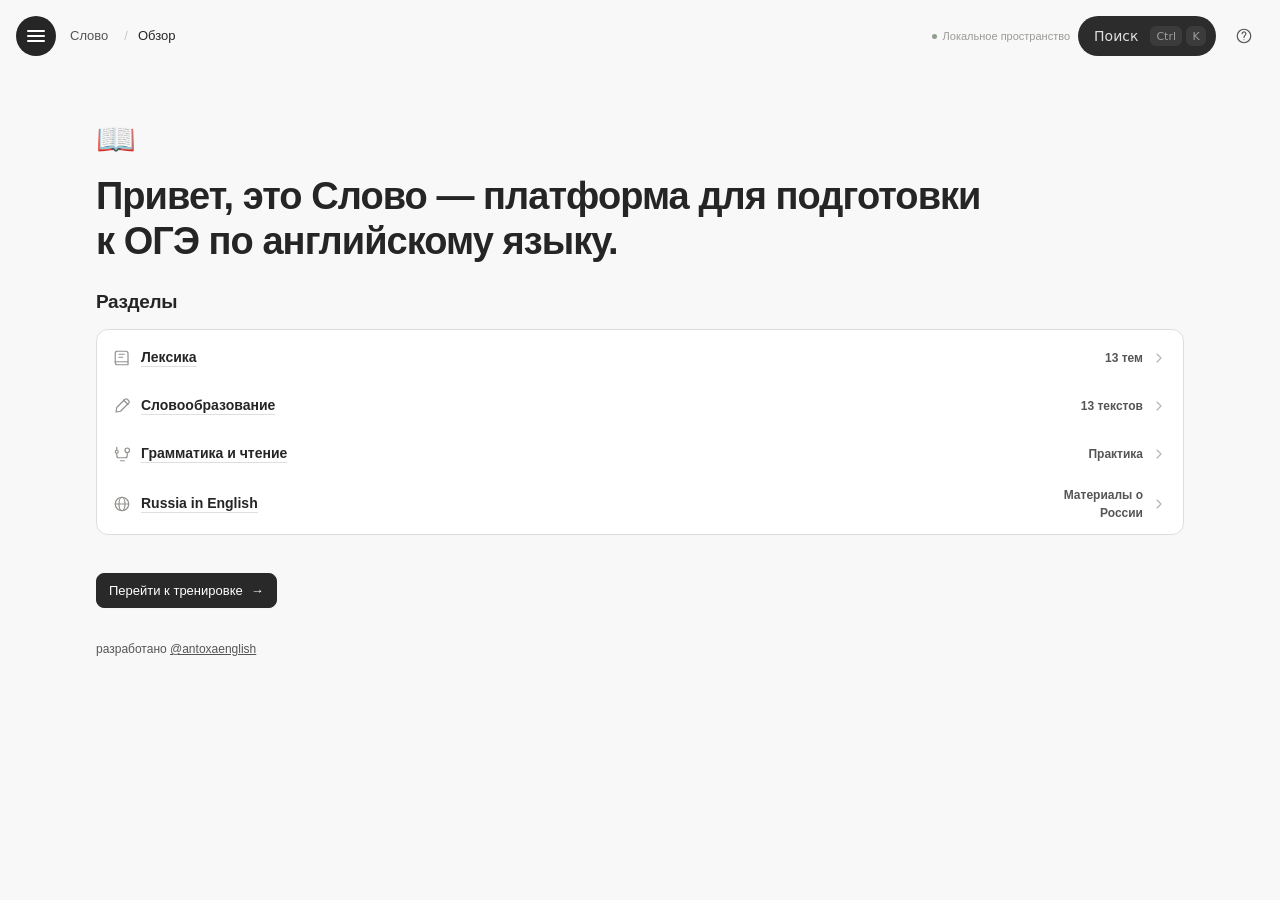
==== commit 96d34569: "Equalize the top bar edge spacing" ====
--- a/site/index.html
+++ b/site/index.html
@@ -1,6 +1,6 @@
 <!doctype html>
 <html lang="ru">
-<head><meta charset="UTF-8"><meta name="viewport" content="width=device-width,initial-scale=1"><meta name="description" content="Личное пространство для подготовки к ОГЭ по английскому: лексика, карточки и упражнения."><title>Слово — английский · ОГЭ</title><link rel="icon" href="assets/favicon.svg" type="image/svg+xml"><script src="preferences.js"></script><link rel="stylesheet" href="style.css?v=corner-menu-1"></head>
+<head><meta charset="UTF-8"><meta name="viewport" content="width=device-width,initial-scale=1"><meta name="description" content="Личное пространство для подготовки к ОГЭ по английскому: лексика, карточки и упражнения."><title>Слово — английский · ОГЭ</title><link rel="icon" href="assets/favicon.svg" type="image/svg+xml"><script src="preferences.js"></script><link rel="stylesheet" href="style.css?v=header-inset-1"></head>
 <body>
 <a class="skip-link" href="#main-content">Перейти к содержимому</a>
 <main id="main-content" tabindex="-1"><header class="topbar"><div class="corner-menu"><button class="icon-button" id="sidebar-toggle" aria-label="Открыть меню" aria-controls="sidebar" aria-expanded="false"><span class="sidebar-toggle-icon" aria-hidden="true"><i></i><i></i><i></i></span></button><aside class="sidebar" id="sidebar" aria-label="Навигация" inert><div class="corner-menu-scroll">
--- a/site/style.css
+++ b/site/style.css
@@ -1,7 +1,7 @@
 :root{--font-family:Arial,"Helvetica Neue",sans-serif;--ink:#37352f;--muted:#787774;--faint:#a4a39f;--line:#e9e9e7;--sidebar:#f7f7f5;--hover:#efefed;--blue:#2383e2;--sidebar-width:240px;--page-width:960px;font-family:var(--font-family);color:var(--ink);background:#fff;font-synthesis:none}
 *{box-sizing:border-box}body{margin:0;font-size:14px;line-height:1.5}button,input,select,textarea{font:inherit}button{cursor:pointer;color:inherit}button:disabled{cursor:default}button,a,input{ -webkit-tap-highlight-color:transparent}button,a{touch-action:manipulation}button{transition:background-color .15s,border-color .15s}a{color:inherit}button:focus-visible,a:focus-visible,input:focus-visible{outline:2px solid var(--blue);outline-offset:3px}button:disabled{opacity:.45}svg{width:20px;height:20px;flex-shrink:0;vertical-align:middle}[hidden]{display:none!important}h1,h2,h3,p{margin:0}h1,h2,h3{font-weight:600}p{line-height:1.65}small{font-size:12px}.skip-link{position:fixed;top:8px;left:12px;z-index:8;transform:translateY(-160%);padding:8px 12px;background:white;border:1px solid var(--line);border-radius:4px}.skip-link:focus{transform:translateY(0)}
 /* Workspace navigation */
-.sidebar{width:var(--sidebar-width);position:fixed;inset:0 auto 0 0;background:var(--sidebar);display:flex;flex-direction:column;padding:10px 8px 14px;z-index:5;border-right:1px solid #f0f0ee;transition:transform .2s}.workspace{display:flex;align-items:center;width:100%;gap:10px;padding:10px 8px;border:0;border-radius:5px;text-align:left;background:transparent}.workspace:hover{background:var(--hover)}.workspace-icon{display:grid;place-items:center;width:28px;height:30px;border:1.5px solid #45433e;border-radius:4px;background:white;font:700 28px/1 var(--font-family);box-shadow:2px 2px 0 #45433e}.workspace>span:nth-child(2){display:flex;flex-direction:column;gap:1px}.workspace strong{font-size:14px}.workspace small{font-size:11px;color:var(--muted)}.workspace-chevron{margin-left:auto;color:var(--muted)}.sidebar-section-label{font-size:11px;font-weight:500;color:#92918e;padding:28px 12px 9px}.nav-item{display:flex;align-items:center;gap:10px;background:transparent;border:0;border-radius:4px;text-align:left;width:100%;padding:7px 12px;margin:1px 0;min-height:36px;font-size:14px;color:#5f5e5b}.nav-item:hover{background:#ebebea}.nav-item.active{background:#e9e9e7;color:#37352f;font-weight:500}.nav-icon{width:18px;height:20px;display:grid;place-items:center;color:#92918e;flex-shrink:0}.nav-icon svg{width:18px;height:18px}.nav-name{flex:1;min-width:0;white-space:normal;overflow-wrap:anywhere}.nav-item b{font-size:11px;color:#92918e;font-weight:400;font-variant-numeric:tabular-nums}.sidebar-bottom{margin-top:auto;padding:24px 12px 0}.sidebar-course{display:flex;flex-direction:column;font-size:12px;gap:2px;padding-bottom:18px;border-bottom:1px solid #e6e6e3}.sidebar-course small{color:#9b9a96;font-size:11px}.privacy{display:flex;align-items:center;gap:6px;color:#9b9a96;font-size:10px;padding-top:12px}.privacy svg{width:13px;height:13px}.sidebar-backdrop{position:fixed;inset:0;border:0;background:#0004;z-index:4}main{margin-left:var(--sidebar-width);min-height:100dvh}main:focus{outline:none}.sidebar-collapsed .sidebar{transform:translateX(-100%)}.sidebar-collapsed main{margin-left:0}.topbar{position:sticky;top:0;height:46px;padding:0 20px;display:flex;align-items:center;gap:12px;background:#fffffff5;z-index:2}.icon-button{border:0;border-radius:4px;width:30px;height:30px;display:grid;place-items:center;background:transparent;color:var(--muted);font-size:24px;line-height:1;flex-shrink:0}.icon-button:hover{background:var(--hover)}.icon-button svg{width:18px;height:18px}.breadcrumb{display:flex;align-items:center;gap:10px;font-size:13px;min-width:0;white-space:nowrap;overflow:hidden}.breadcrumb strong{font-weight:400;overflow:hidden;text-overflow:ellipsis}.breadcrumb-workspace{color:var(--muted)}.breadcrumb-divider{color:#c9c8c5}.header-right{display:flex;align-items:center;gap:16px;margin-left:auto;flex-shrink:0}.local-label{display:flex;align-items:center;gap:6px;font-size:11px;color:#9b9a96}.local-label i{width:5px;height:5px;background:#8e9f8c;border-radius:50%}
+.sidebar{width:var(--sidebar-width);position:fixed;inset:0 auto 0 0;background:var(--sidebar);display:flex;flex-direction:column;padding:10px 8px 14px;z-index:5;border-right:1px solid #f0f0ee;transition:transform .2s}.workspace{display:flex;align-items:center;width:100%;gap:10px;padding:10px 8px;border:0;border-radius:5px;text-align:left;background:transparent}.workspace:hover{background:var(--hover)}.workspace-icon{display:grid;place-items:center;width:28px;height:30px;border:1.5px solid #45433e;border-radius:4px;background:white;font:700 28px/1 var(--font-family);box-shadow:2px 2px 0 #45433e}.workspace>span:nth-child(2){display:flex;flex-direction:column;gap:1px}.workspace strong{font-size:14px}.workspace small{font-size:11px;color:var(--muted)}.workspace-chevron{margin-left:auto;color:var(--muted)}.sidebar-section-label{font-size:11px;font-weight:500;color:#92918e;padding:28px 12px 9px}.nav-item{display:flex;align-items:center;gap:10px;background:transparent;border:0;border-radius:4px;text-align:left;width:100%;padding:7px 12px;margin:1px 0;min-height:36px;font-size:14px;color:#5f5e5b}.nav-item:hover{background:#ebebea}.nav-item.active{background:#e9e9e7;color:#37352f;font-weight:500}.nav-icon{width:18px;height:20px;display:grid;place-items:center;color:#92918e;flex-shrink:0}.nav-icon svg{width:18px;height:18px}.nav-name{flex:1;min-width:0;white-space:normal;overflow-wrap:anywhere}.nav-item b{font-size:11px;color:#92918e;font-weight:400;font-variant-numeric:tabular-nums}.sidebar-bottom{margin-top:auto;padding:24px 12px 0}.sidebar-course{display:flex;flex-direction:column;font-size:12px;gap:2px;padding-bottom:18px;border-bottom:1px solid #e6e6e3}.sidebar-course small{color:#9b9a96;font-size:11px}.privacy{display:flex;align-items:center;gap:6px;color:#9b9a96;font-size:10px;padding-top:12px}.privacy svg{width:13px;height:13px}.sidebar-backdrop{position:fixed;inset:0;border:0;background:#0004;z-index:4}main{margin-left:var(--sidebar-width);min-height:100dvh}main:focus{outline:none}.sidebar-collapsed .sidebar{transform:translateX(-100%)}.sidebar-collapsed main{margin-left:0}.topbar{position:sticky;top:0;display:flex;align-items:center;gap:12px;background:#fffffff5;z-index:2}.icon-button{border:0;border-radius:4px;width:30px;height:30px;display:grid;place-items:center;background:transparent;color:var(--muted);font-size:24px;line-height:1;flex-shrink:0}.icon-button:hover{background:var(--hover)}.icon-button svg{width:18px;height:18px}.breadcrumb{display:flex;align-items:center;gap:10px;font-size:13px;min-width:0;white-space:nowrap;overflow:hidden}.breadcrumb strong{font-weight:400;overflow:hidden;text-overflow:ellipsis}.breadcrumb-workspace{color:var(--muted)}.breadcrumb-divider{color:#c9c8c5}.header-right{display:flex;align-items:center;gap:16px;margin-left:auto;flex-shrink:0}.local-label{display:flex;align-items:center;gap:6px;font-size:11px;color:#9b9a96}.local-label i{width:5px;height:5px;background:#8e9f8c;border-radius:50%}
 /* Document page */
 .content{width:100%;max-width:calc(var(--page-width) + 128px);padding:48px 64px 0;margin:0 auto}.greeting{margin:0 0 32px}.page-icon{font-size:44px;line-height:1.2;margin-bottom:20px}.greeting h1{font-size:38px;font-weight:700;letter-spacing:-1.3px;line-height:1.2;text-wrap:balance}.greeting p{margin-top:12px;color:var(--muted);max-width:650px;font-size:14px;line-height:1.7}h2{font-size:19px;letter-spacing:-.35px}h3{font-size:16px}.hero{display:flex;align-items:flex-start;gap:15px;border:1px solid var(--line);background:#f7f7f5;border-radius:4px;padding:20px 22px}.callout-icon{padding-top:1px;color:#74736f}.hero-copy{flex:1}.hero h2{font-size:16px;letter-spacing:-.15px}.hero p{font-size:13px;color:var(--muted);margin:5px 0 16px;max-width:460px}.hero-foot{font-size:12px;line-height:1.7;text-align:right;white-space:nowrap;color:#5f5e5b}.hero-foot span{font-size:11px;color:#9b9a96}.button{display:inline-flex;align-items:center;justify-content:center;gap:8px;padding:7px 12px;border:1px solid #dfdfdc;border-radius:4px;background:#fff;font-size:13px;font-weight:500;line-height:1.5;min-height:34px;text-decoration:none;box-shadow:0 1px 2px #00000004}.button svg{width:15px;height:15px}.button:hover{background:#f0f0ee}.button:active{transform:translateY(1px)}.button.dark{background:var(--ink);border-color:var(--ink);color:white}.button.dark:hover{background:#504e48}.button.light{background:white}.button.light:hover{background:var(--hover)}.text-button{background:transparent;border:0;border-radius:4px;font-size:12px;color:var(--muted);padding:5px 7px;line-height:1.5}.text-button:hover{background:var(--hover);color:var(--ink)}.stats{display:grid;grid-template-columns:1fr 1fr 1.15fr;margin:24px 0 38px;padding:18px 0;border-top:1px solid var(--line);border-bottom:1px solid var(--line)}.stat{padding:0 22px;border-right:1px solid var(--line);display:flex;flex-wrap:wrap;align-items:center;gap:8px 14px}.stat:first-child{padding-left:0}.stat:last-child{padding-right:0;border:0}.stat p{font-size:11px;color:var(--muted);margin-bottom:5px}.stat strong{font-size:22px;letter-spacing:-.5px;font-weight:600;font-variant-numeric:tabular-nums}.stat strong small{font-size:11px;letter-spacing:0;font-weight:400;color:#92918e}.stat-detail{font-size:10px;color:#92918e;white-space:nowrap}.stat-detail b{font-weight:500}.week{display:flex;gap:2px;align-self:flex-end;margin-bottom:7px}.week span{width:15px;height:17px;display:grid;place-items:center;font-size:8px;color:#b8b7b4;border:1px solid #eee;border-radius:2px}.week span.done{background:#e6eee4;color:#5b7659;border-color:#e6eee4}.section-heading{display:flex;align-items:center;justify-content:space-between;gap:12px;margin-bottom:12px}.workspace-pages{margin-bottom:38px}.page-links{display:flex;flex-direction:column}.page-link{display:flex;align-items:center;gap:11px;text-align:left;border:0;border-radius:4px;background:white;padding:10px 9px;font-size:14px;min-height:42px}.page-link:hover{background:#f7f7f5}.page-link-icon{color:#92918e}.page-link-icon svg{width:18px;height:18px}.page-link>span:nth-child(2){text-decoration:underline;text-decoration-color:#dededb;text-underline-offset:4px}.page-link small{margin-left:auto;color:#a2a19d;font-size:11px}.page-link>svg{width:14px;height:14px;color:#b2b1ad}.study-grid{display:grid;grid-template-columns:minmax(0,1fr) 205px;gap:30px}.database-heading{display:flex;justify-content:space-between;padding:8px 10px;border-top:1px solid var(--line);border-bottom:1px solid var(--line);color:#a2a19d;font-size:11px}.topic-list{display:flex;flex-direction:column;min-width:0}.topic{width:100%;border:0;border-bottom:1px solid var(--line);border-radius:0;background:white;display:flex;align-items:center;gap:12px;padding:14px 10px;text-align:left;min-height:76px}.topic:hover{background:#f7f7f5}.topic-art{display:grid;place-items:center;width:22px;flex-shrink:0;color:#9b9a96}.topic-art svg{width:19px;height:19px}.topic>div{min-width:0;flex:1}.topic small{font-size:10px;color:#a2a19d;letter-spacing:.02em}.topic h3{font-size:14px;font-weight:500;line-height:1.5;margin:2px 0;letter-spacing:0}.topic p{font-size:11px;color:#9b9a96}.topic-progress{height:2px;max-width:100px;background:#f0f0ee;margin-top:9px}.topic-progress i{display:block;height:100%;background:#b4b3af}.topic-meta{font-size:11px;color:#a2a19d;white-space:nowrap;font-variant-numeric:tabular-nums}.daily{align-self:start;border:1px solid var(--line);border-radius:4px;padding:17px 18px;margin-top:3px}.daily-top{font-size:11px;color:#92918e;margin-bottom:12px}.daily h2{font-size:15px}.daily p{font-size:12px;color:#92918e;margin:7px 0 20px;line-height:1.7}.quest-track{height:3px;border-radius:2px;background:#efefed;overflow:hidden}.quest-track i{display:block;height:100%;background:#8e9f8c;width:0}.quest-meta{display:flex;justify-content:space-between;gap:8px;font-size:9px;color:#92918e;margin-top:8px}.quest-meta strong{font-weight:400;white-space:nowrap}.book-note{display:flex;align-items:flex-start;gap:9px;border-top:1px solid var(--line);margin-top:32px;padding-top:16px;color:#a2a19d}.book-note svg{width:15px;height:15px;margin-top:3px}.book-note p{font-size:11px}.content footer{display:flex;align-items:flex-start;gap:16px;padding:32px 0 22px;color:var(--muted);font-size:12px;line-height:1.7}footer>span:last-child{max-width:680px}.content footer>span:first-child{font-weight:600}#secondary-view{min-height:420px}.route-intro{font-size:13px;line-height:1.7;color:var(--muted);margin-bottom:24px;max-width:680px}.search-label{display:block;margin:20px 0 7px;font-size:12px;font-weight:500;color:var(--muted)}.search-input{display:block;width:100%;max-width:100%;padding:9px 11px;border:1px solid #e3e3e0;border-radius:4px;background:#fbfbfa;font-size:13px;margin-bottom:20px;color:var(--ink)}.search-input::placeholder{color:#b4b3af}.search-input:focus{background:white;border-color:#a8cbea}.chapter-heading{margin:0 0 24px}.chapter-heading h2{display:none}.chapter-heading p{font-size:12px;color:#92918e}.chapter-actions{display:flex;gap:8px;flex-wrap:wrap;margin-top:22px}.chapter-actions .button{min-height:35px}.module-links{display:flex;gap:8px;flex-wrap:wrap;margin-bottom:32px}.word-list{display:flex;flex-direction:column;border-top:1px solid var(--line)}.vocab-card{display:grid;grid-template-columns:minmax(0,1fr) minmax(0,1fr) 125px;align-items:center;gap:20px;border-bottom:1px solid var(--line);padding:13px 9px;min-height:52px}.vocab-card h3{grid-column:1;grid-row:1;font:500 15px/1.5 var(--font-family);overflow-wrap:anywhere}.vocab-card strong{grid-column:2;grid-row:1;font-size:13px;font-weight:400;color:var(--muted);overflow-wrap:anywhere}.vocab-card small{grid-column:3;grid-row:1;font-size:9px;letter-spacing:.02em;color:#a2a19d;text-align:right}.vocab-card p{font-size:12px;color:var(--muted);grid-column:1/-1}#search-count{font-size:11px;color:#92918e;margin-bottom:10px}.empty-state{padding:48px 28px;border:1px dashed #e3e3e0;border-radius:4px;text-align:center;color:var(--muted)}.empty-state .result-icon{font-size:32px;margin-bottom:16px;color:#a2a19d}.empty-state h2{font-size:18px;color:var(--ink);margin-bottom:8px}.empty-state p{font-size:13px}.empty-state .button{margin-top:20px}.achievement-grid{display:flex;flex-direction:column;border-top:1px solid var(--line)}.achievement{display:grid;grid-template-columns:38px 1fr auto;gap:4px 16px;padding:22px 10px;border-bottom:1px solid var(--line);align-items:center}.achievement>span{grid-column:1;grid-row:1/3;font-size:28px;color:#9b9a96}.achievement h3{font-size:15px;grid-column:2;grid-row:1}.achievement p{font-size:12px;color:var(--muted);grid-column:2;grid-row:2}.achievement small{font-size:11px;grid-column:3;grid-row:1/3;color:var(--muted)}.achievement.locked{opacity:.5}
 /* Study pages and dialogs */
@@ -10,7 +10,7 @@
 .flashcard-top{display:flex;align-items:center;justify-content:space-between;gap:16px;margin:16px 0 14px}.flashcard-top #flashcard-count{font-size:12px;color:var(--muted);font-variant-numeric:tabular-nums}.flashcard{display:flex;width:100%;min-height:300px;padding:28px;flex-direction:column;align-items:center;justify-content:space-between;gap:28px;border:1px solid #e2e2df;border-radius:5px;background:#fbfbfa;text-align:center}.flashcard:hover{background:#f7f7f5}.flashcard[aria-pressed="true"]{background:#f3f3f0;border-color:#d6d6d1}.flashcard-text{font-size:clamp(25px,4vw,36px);font-weight:500;line-height:1.4;letter-spacing:-.5px;overflow-wrap:anywhere}.flashcard-hint{font-size:11px;color:#9b9a96}.flashcard-navigation{display:flex;align-items:center;justify-content:space-between;gap:12px;margin:16px 0}.flashcard-navigation>span{font-size:11px;color:#a2a19d;text-align:center}.flashcard-navigation .button{min-width:40px;min-height:34px}.flashcard-options{display:flex;flex-wrap:wrap;justify-content:space-between;gap:8px}.flashcard-options .text-button{font-size:11px}#flashcard-check{margin-top:16px}
 /* Small screens retain a full, readable navigation drawer. */
 @media(min-width:1600px){.content{padding-top:66px}}@media(max-width:1200px){.content{padding:40px 40px 0}.study-grid{gap:22px;grid-template-columns:minmax(0,1fr) 190px}.stat{padding-left:16px;padding-right:16px}.stat-detail,.week{display:none}.vocab-card{grid-template-columns:1fr 1fr}.vocab-card small{display:none}}@media(max-width:900px){.content{padding:36px 28px 0}.study-grid{grid-template-columns:1fr}.daily{display:none}.greeting h1{font-size:34px}.hero-foot{display:none}.local-label{display:none}}
-@media(max-width:800px){.sidebar{transform:translateX(-100%);box-shadow:6px 0 25px #0000000c}.sidebar-open .sidebar{transform:translateX(0)}main,.sidebar-collapsed main{margin-left:0}.sidebar-open .sidebar-backdrop{display:block}.topbar{padding:0 16px;border-bottom:1px solid #f3f3f1;height:48px}.content{padding:36px 28px 0;max-width:800px}.header-right{gap:8px}.nav-item{min-height:42px}.sidebar-section-label{padding-top:24px}.breadcrumb{font-size:12px}.workspace{min-height:60px}}
+@media(max-width:800px){.sidebar{transform:translateX(-100%);box-shadow:6px 0 25px #0000000c}.sidebar-open .sidebar{transform:translateX(0)}main,.sidebar-collapsed main{margin-left:0}.sidebar-open .sidebar-backdrop{display:block}.topbar{border-bottom:1px solid #f3f3f1}.content{padding:36px 28px 0;max-width:800px}.header-right{gap:8px}.nav-item{min-height:42px}.sidebar-section-label{padding-top:24px}.breadcrumb{font-size:12px}.workspace{min-height:60px}}
 @media(max-width:540px){.content{padding:30px 22px 0}.page-icon{font-size:37px;margin-bottom:18px}.greeting h1{font-size:31px;letter-spacing:-1px}.greeting p{font-size:13px}.greeting{margin-bottom:26px}.hero{padding:17px;gap:12px}.hero h2{font-size:14px}.hero p{font-size:12px}.hero .callout-icon svg{width:18px;height:18px}.hero .button{font-size:12px}.stats{margin:24px 0 30px;padding:15px 0;grid-template-columns:1fr 1fr 1.25fr}.stat{padding:0 10px}.stat p{font-size:9px;white-space:nowrap}.stat strong{font-size:18px}.stat strong small{font-size:9px}.section-heading h2{font-size:17px}.page-link{padding:10px 3px;font-size:13px;gap:9px}.page-link small{font-size:10px;max-width:105px;text-align:right}.page-link>svg{width:12px;height:12px}.workspace-pages{margin-bottom:30px}.topic{padding:13px 4px;gap:9px}.topic h3{font-size:13px}.topic p{font-size:10px}.topic-meta{font-size:10px}.topic small{font-size:9px}.topic-art{width:18px}.topic-art svg{width:17px;height:17px}.chapter-actions{display:grid;grid-template-columns:1fr 1fr;gap:8px}.chapter-actions #chapter-flashcards{grid-column:1/-1}.chapter-actions .button{font-size:12px;min-height:40px}.vocab-card{gap:14px;padding:13px 3px}.vocab-card h3{font-size:14px}.vocab-card strong{font-size:12px}.chapter-heading p{font-size:11px}.route-intro{font-size:12px}.search-input{font-size:14px;padding:11px}.empty-state{padding:38px 18px}.content footer{font-size:9px}.book-note{margin-top:24px}.book-note p{font-size:10px}dialog,.wide-trainer{width:calc(100vw - 24px);padding:20px;max-height:92dvh}.modal-head{font-size:10px}.answer-grid{grid-template-columns:1fr}.answer{padding:12px}.flashcard{min-height:270px;padding:24px 18px}.flashcard-navigation>span{font-size:10px}.flashcard-options .text-button{font-size:10px}.flashcard-text{font-size:28px}.gap-entry{flex-direction:column;align-items:stretch;gap:8px}.formation-intro h2{font-size:25px}.gap-row label{font-size:14px}.task-text{font-size:15px}.module-links{flex-direction:column}.module-links .button{width:100%}.achievement{grid-template-columns:28px 1fr auto;gap:4px 10px;padding:18px 3px}.achievement h3{font-size:14px}.achievement p{font-size:11px}.achievement small{font-size:10px}.achievement>span{font-size:24px}}
 @media(prefers-reduced-motion:reduce){*,*::before,*::after{scroll-behavior:auto!important;transition:none!important;animation:none!important}}
 @media(max-width:800px){main{transition:none}}
@@ -23,7 +23,7 @@
 /* Compact is an actual layout variant, independent of language and theme. */
 [data-layout="compact"] .content{padding-top:28px;--page-width:1020px}[data-layout="compact"] .page-icon{font-size:30px;margin-bottom:12px}[data-layout="compact"] .greeting{margin-bottom:22px}[data-layout="compact"] .greeting h1{font-size:32px}[data-layout="compact"] .hero{padding:15px 18px}[data-layout="compact"] .topic{min-height:62px;padding-top:9px;padding-bottom:9px}[data-layout="compact"] .vocab-card{min-height:42px;padding-top:9px;padding-bottom:9px}[data-layout="compact"] .stats{padding:12px 0;margin:18px 0 24px}[data-layout="compact"] .setting-row{padding:14px 0}[data-layout="compact"] .workspace-pages{margin-bottom:24px}
 /* Low-vision mode prioritises readable text and controls over density. */
-:root.low-vision{--ink:#151515;--muted:#343434;--faint:#555;--line:#666;--sidebar:#f0f0f0;--sidebar-width:280px}.low-vision[data-theme="dark"]{--ink:#fff;--muted:#eee;--faint:#ddd;--line:#bbb;--sidebar:#151515}.low-vision body{font-size:19px}.low-vision :is(p,small,label,.nav-item,.button,.text-button,input,select,.eyebrow,.modal-head,.source-note,.feature-note,.setting-row label strong,.setting-row label span,.setting-row select,.settings-save-status,.vocab-card strong,.vocab-card h3,.topic h3,.topic p,.topic small,.topic-meta,.privacy,.sidebar-section-label,.search-label,.stat p,.stat strong small,.breadcrumb,.coverage-list>div,.coverage-list strong,.coverage-list small,.page-link,.page-link small){font-size:18px!important;line-height:1.7!important}.low-vision :is(h2,.forecast-status h2){font-size:26px}.low-vision h3{font-size:22px}.low-vision .greeting h1{font-size:40px}.low-vision :is(button,input,select){min-height:44px}.low-vision .nav-item{padding:10px}.low-vision :is(.nav-icon,.topic-art){min-width:22px}.low-vision :is(.nav-item,.topic,.page-link,.flashcard,.answer,.button.light){color:var(--ink)}.low-vision :is(.nav-icon,.topic-art,.eyebrow,.flashcard-hint,.stat-detail,.feature-note,.topic p,.topic-meta,.source-note,.sidebar-section-label,.profile-intro p,.sidebar-course small){color:var(--muted)!important}.low-vision .setting-switch{width:58px;height:32px;min-height:32px}.low-vision .setting-switch::before{width:24px;height:24px;top:3px;left:3px}.low-vision .setting-switch:checked::before{transform:translateX(25px)}.low-vision .header-right .local-label{display:none}.low-vision .setting-row{gap:18px}.low-vision .setting-row select{width:180px}.low-vision .vocab-card{grid-template-columns:1fr 1fr}.low-vision .vocab-card small{display:none}.low-vision .week{display:none}.low-vision .stat-detail{display:none}.low-vision :is(.button.dark){color:#fff;background:#151515;border-color:#151515}.low-vision[data-theme="dark"] .button.dark{background:#fff;color:#151515;border-color:#fff}.low-vision .feedback-link{align-items:flex-start}.low-vision .sidebar-section-label{font-weight:600}.low-vision .topbar{min-height:56px;height:auto;padding-top:5px;padding-bottom:5px}
+:root.low-vision{--ink:#151515;--muted:#343434;--faint:#555;--line:#666;--sidebar:#f0f0f0;--sidebar-width:280px}.low-vision[data-theme="dark"]{--ink:#fff;--muted:#eee;--faint:#ddd;--line:#bbb;--sidebar:#151515}.low-vision body{font-size:19px}.low-vision :is(p,small,label,.nav-item,.button,.text-button,input,select,.eyebrow,.modal-head,.source-note,.feature-note,.setting-row label strong,.setting-row label span,.setting-row select,.settings-save-status,.vocab-card strong,.vocab-card h3,.topic h3,.topic p,.topic small,.topic-meta,.privacy,.sidebar-section-label,.search-label,.stat p,.stat strong small,.breadcrumb,.coverage-list>div,.coverage-list strong,.coverage-list small,.page-link,.page-link small){font-size:18px!important;line-height:1.7!important}.low-vision :is(h2,.forecast-status h2){font-size:26px}.low-vision h3{font-size:22px}.low-vision .greeting h1{font-size:40px}.low-vision :is(button,input,select){min-height:44px}.low-vision .nav-item{padding:10px}.low-vision :is(.nav-icon,.topic-art){min-width:22px}.low-vision :is(.nav-item,.topic,.page-link,.flashcard,.answer,.button.light){color:var(--ink)}.low-vision :is(.nav-icon,.topic-art,.eyebrow,.flashcard-hint,.stat-detail,.feature-note,.topic p,.topic-meta,.source-note,.sidebar-section-label,.profile-intro p,.sidebar-course small){color:var(--muted)!important}.low-vision .setting-switch{width:58px;height:32px;min-height:32px}.low-vision .setting-switch::before{width:24px;height:24px;top:3px;left:3px}.low-vision .setting-switch:checked::before{transform:translateX(25px)}.low-vision .header-right .local-label{display:none}.low-vision .setting-row{gap:18px}.low-vision .setting-row select{width:180px}.low-vision .vocab-card{grid-template-columns:1fr 1fr}.low-vision .vocab-card small{display:none}.low-vision .week{display:none}.low-vision .stat-detail{display:none}.low-vision :is(.button.dark){color:#fff;background:#151515;border-color:#151515}.low-vision[data-theme="dark"] .button.dark{background:#fff;color:#151515;border-color:#fff}.low-vision .feedback-link{align-items:flex-start}.low-vision .sidebar-section-label{font-weight:600}
 @media(max-width:600px){.setting-row{gap:18px;align-items:flex-start}.setting-row:has(select){flex-direction:column;gap:12px}.setting-row select{width:100%}.setting-row label span{font-size:12px}.settings-group h2{font-size:16px}.evidence-grid{gap:0}.evidence-grid>div{padding:14px 10px}.evidence-grid small{font-size:10px}.evidence-grid strong{font-size:20px}.forecast-status{padding:20px}.forecast-status h2{font-size:19px}.profile-form{max-width:100%}.task-kind-select{width:100%;min-width:0}.low-vision .setting-row select{width:100%}.low-vision .evidence-grid{grid-template-columns:1fr}.low-vision .evidence-grid>div{border-right:0;border-bottom:1px solid var(--line);padding-left:0}.low-vision .stats{grid-template-columns:1fr}.low-vision .stat{padding:10px 0;border-right:0;border-bottom:1px solid var(--line)}.low-vision .page-link{flex-wrap:wrap}.low-vision .page-link small{margin-left:30px;max-width:none;text-align:left}.low-vision .vocab-card{grid-template-columns:1fr;gap:4px}.low-vision .vocab-card strong{grid-column:1;grid-row:2}.low-vision .chapter-actions{grid-template-columns:1fr}.low-vision .sidebar{width:min(320px,88vw)}.low-vision .topic{flex-wrap:wrap}.low-vision .topic-meta{margin-left:30px}.low-vision .greeting h1{font-size:34px}.low-vision .modal-head{align-items:flex-start}.low-vision .chapter-actions #chapter-flashcards{grid-column:1}.low-vision .flashcard-options{flex-direction:column}.low-vision .flashcard-navigation>span{font-size:15px}.low-vision .coverage-list>div{flex-wrap:wrap}}
 .quiz-length-heading{margin:20px 0 24px}.quiz-length-heading h2{font-size:24px;letter-spacing:-.6px;line-height:1.35}.quiz-length-heading p{font-size:13px;color:var(--muted);margin-top:9px}.quiz-length-options{display:grid;grid-template-columns:repeat(3,minmax(0,1fr));gap:10px}.quiz-length-option{display:flex;flex-direction:column;align-items:flex-start;gap:8px;text-align:left;min-height:110px;padding:18px 14px;background:var(--sidebar);border:1px solid var(--line);border-radius:4px;color:var(--ink)}.quiz-length-option:hover{background:var(--hover);border-color:var(--muted)}.quiz-length-option strong{font-size:17px;font-weight:500}.quiz-length-option small{font-size:11px;color:var(--muted);line-height:1.6}.low-vision .quiz-length-options{grid-template-columns:1fr}.low-vision .quiz-length-option strong{font-size:22px}@media(max-width:540px){.quiz-length-options{grid-template-columns:1fr}.quiz-length-option{min-height:76px;padding:15px;gap:5px}.quiz-length-heading h2{font-size:23px}}
 .trainer-routes{display:flex;flex-wrap:wrap;gap:8px;margin-bottom:18px}.trainer-steps{display:flex;flex-wrap:wrap;align-items:center;gap:8px;font-size:12px;color:var(--muted);margin-bottom:28px}.trainer-steps .text-button{max-width:100%;text-align:left}.trainer-step-title{margin-bottom:22px;font-size:22px}.trainer-group{margin-bottom:30px}.trainer-group>h3{font-size:12px;color:var(--muted);font-weight:500;padding:8px 0;border-bottom:1px solid var(--line)}.trainer-choice{display:flex;align-items:center;justify-content:space-between;gap:24px;padding:17px 10px;border:0;border-bottom:1px solid var(--line);background:transparent;text-align:left;width:100%;color:var(--ink)}.trainer-choice:hover,.trainer-topic-choice:hover{background:var(--sidebar)}.trainer-choice-body{display:flex;flex-direction:column;gap:5px;flex:1;min-width:0}.trainer-choice strong{font-size:14px;font-weight:500}.trainer-choice small{font-size:11px;color:var(--muted)}.trainer-choice-body>span{font-size:12px;line-height:1.7;color:var(--muted);max-width:590px}.trainer-availability{flex-shrink:0;font-size:11px;color:var(--muted);max-width:130px;text-align:right}.trainer-availability.available{color:var(--ink)}.trainer-topic-list{border-top:1px solid var(--line)}.trainer-topic-choice{display:flex;align-items:center;gap:16px;justify-content:space-between;background:transparent;border:0;border-bottom:1px solid var(--line);width:100%;padding:15px 8px;text-align:left;color:var(--ink);font-size:14px}.trainer-topic-choice>span:first-child{flex:1}.trainer-topic-choice small{font-size:11px;color:var(--muted)}.trainer-topic-choice>span:last-child{font-size:12px;color:var(--muted)}.trainer-result-heading>h2{font-size:25px;line-height:1.4;margin-bottom:10px}.trainer-result-heading>p:not(.feature-note){font-size:13px;color:var(--muted)}.trainer-result-actions{display:flex;flex-wrap:wrap;gap:8px;margin:26px 0}.trainer-source{border-top:1px solid var(--line);padding-top:18px;margin-top:34px;color:var(--muted);max-width:700px;font-size:11px;line-height:1.8}.trainer-source p{margin-bottom:8px}.reading-passage{border:1px solid var(--line);padding:18px;border-radius:4px;margin-bottom:24px;background:var(--sidebar)}.reading-passage summary{cursor:pointer;font-weight:600;font-size:18px}.reading-passage p{font-size:14px;line-height:1.9;margin-top:16px;max-width:65ch}.low-vision :is(.trainer-choice strong,.trainer-choice small,.trainer-choice-body>span,.trainer-availability,.trainer-topic-choice,.trainer-topic-choice small,.trainer-source,.reading-passage p,.reading-passage summary){font-size:18px!important;line-height:1.7!important}.low-vision .trainer-choice{flex-wrap:wrap}.low-vision .trainer-availability{max-width:100%}.low-vision .trainer-source{font-size:18px}.low-vision .trainer-step-title{font-size:28px}@media(max-width:600px){.trainer-routes .button{flex:1;font-size:12px}.trainer-choice{flex-wrap:wrap;gap:9px;padding:15px 4px}.trainer-choice-body{flex-basis:100%}.trainer-availability{text-align:left;max-width:none}.trainer-topic-choice{flex-wrap:wrap;gap:5px 12px}.trainer-topic-choice>span:first-child{flex-basis:100%}.trainer-topic-choice small{flex:1}.trainer-result-heading>h2{font-size:22px}.reading-passage{padding:14px}.reading-passage p{font-size:13px}.trainer-result-actions .button{flex:1}.low-vision .trainer-routes{flex-direction:column}.low-vision .trainer-topic-choice{font-size:18px}.trainer-steps{gap:4px}}
@@ -267,7 +267,8 @@
 @media(max-width:800px) {
  .header-right .local-label,.command-keys { display:none; }
  .topbar:has(.command-search.is-open) .breadcrumb { visibility:hidden; }
- .command-search.is-open { position:absolute; right:48px; }
+ .command-search.is-open { position:absolute; right:calc(var(--header-inset) + var(--header-control-size) + var(--header-gap)); }
+ .command-field { width:min(300px, calc(100vw - 2 * (var(--header-inset) + var(--header-control-size) + var(--header-gap)))); }
  .command-results { width:min(340px, calc(100vw - 60px)); }
 }
 
@@ -279,8 +280,9 @@
 }
 .greeting { margin-block-end: 32px; }
 .greeting h1 { max-width: 29ch; text-wrap: pretty; }
-.topbar { gap: 8px; padding-inline: 16px; }
-.header-right { gap: 8px; }
+.topbar { --header-inset:16px; --header-gap:8px; --header-control-size:40px; gap:var(--header-gap); padding:var(--header-inset); }
+.header-right { gap:var(--header-gap); }
+#help.icon-button { width:var(--header-control-size); height:var(--header-control-size); }
 
 .page-links { border: 1px solid var(--line); border-radius: 12px; padding: 4px; }
 .page-link {
@@ -351,11 +353,8 @@
  .content { --page-gutter: 16px; padding-top: 24px; }
  .greeting { margin-block-end: 24px; }
  .greeting h1 { font-size: clamp(26px, 7vw, 32px); }
- .topbar { padding-inline: 8px; gap: 4px; }
- .header-right { gap: 4px; }
+ .topbar { --header-inset:8px; --header-gap:4px; }
  .topbar > .breadcrumb { gap: 4px; }
- .command-search.is-open { right: 44px; }
- .command-field { width: min(300px, calc(100vw - 84px)); }
  .page-link { grid-template-columns: 20px minmax(0,1fr) 16px; padding: 8px; }
  .page-link small { grid-column: 2; grid-row: 2; max-width: none; text-align: left; }
  .page-link > svg { grid-column: 3; grid-row: 1 / span 2; }
@@ -405,9 +404,9 @@
 
 /* Dynamic Menu lives in the header and opens over the page. */
 #main-content { margin-left:0; }
-.corner-menu { position:relative; z-index:4; flex:none; --menu-width:min(300px,calc(100vw - 32px)); }
+.corner-menu { position:relative; z-index:4; flex:none; --menu-width:min(300px,calc(100vw - 2 * var(--header-inset))); }
 .topbar:has(.command-search.is-open) .corner-menu { z-index:1; }
-#sidebar-toggle { position:relative; z-index:1; width:40px; height:40px; border-radius:20px; background:#262626; color:#fff; }
+#sidebar-toggle { position:relative; z-index:1; width:var(--header-control-size); height:var(--header-control-size); border-radius:20px; background:#262626; color:#fff; }
 #sidebar-toggle:hover { background:#333; }
 #sidebar-toggle[aria-expanded="true"] { background:transparent; }
 .sidebar-toggle-icon { position:relative; width:24px; height:24px; display:block; }
@@ -417,7 +416,7 @@
 #sidebar-toggle[aria-expanded="true"] i:first-child { transform:rotate(45deg); }
 #sidebar-toggle[aria-expanded="true"] i:nth-child(2) { opacity:0; }
 #sidebar-toggle[aria-expanded="true"] i:last-child { transform:rotate(-45deg); }
-.corner-menu .sidebar { position:absolute; z-index:0; inset:0 auto auto 0; transform:none; transition:none; display:block; width:var(--menu-width); padding:40px 0 0; overflow:hidden; border:0; border-radius:16px; background:#262626; box-shadow:none; }
-.corner-menu .sidebar[inert] { width:40px; height:40px; visibility:hidden; pointer-events:none; border-radius:20px; }
-.corner-menu-scroll { width:var(--menu-width); max-height:calc(100dvh - 60px); overflow:auto; scrollbar-width:thin; overscroll-behavior:contain; padding:4px 8px 12px; }
+.corner-menu .sidebar { position:absolute; z-index:0; inset:0 auto auto 0; transform:none; transition:none; display:block; width:var(--menu-width); padding:var(--header-control-size) 0 0; overflow:hidden; border:0; border-radius:16px; background:#262626; box-shadow:none; }
+.corner-menu .sidebar[inert] { width:var(--header-control-size); height:var(--header-control-size); visibility:hidden; pointer-events:none; border-radius:20px; }
+.corner-menu-scroll { width:var(--menu-width); max-height:calc(100dvh - 2 * var(--header-inset) - var(--header-control-size)); overflow:auto; scrollbar-width:thin; overscroll-behavior:contain; padding:4px 8px 12px; }
 #crumb { overflow:hidden; text-overflow:ellipsis; }
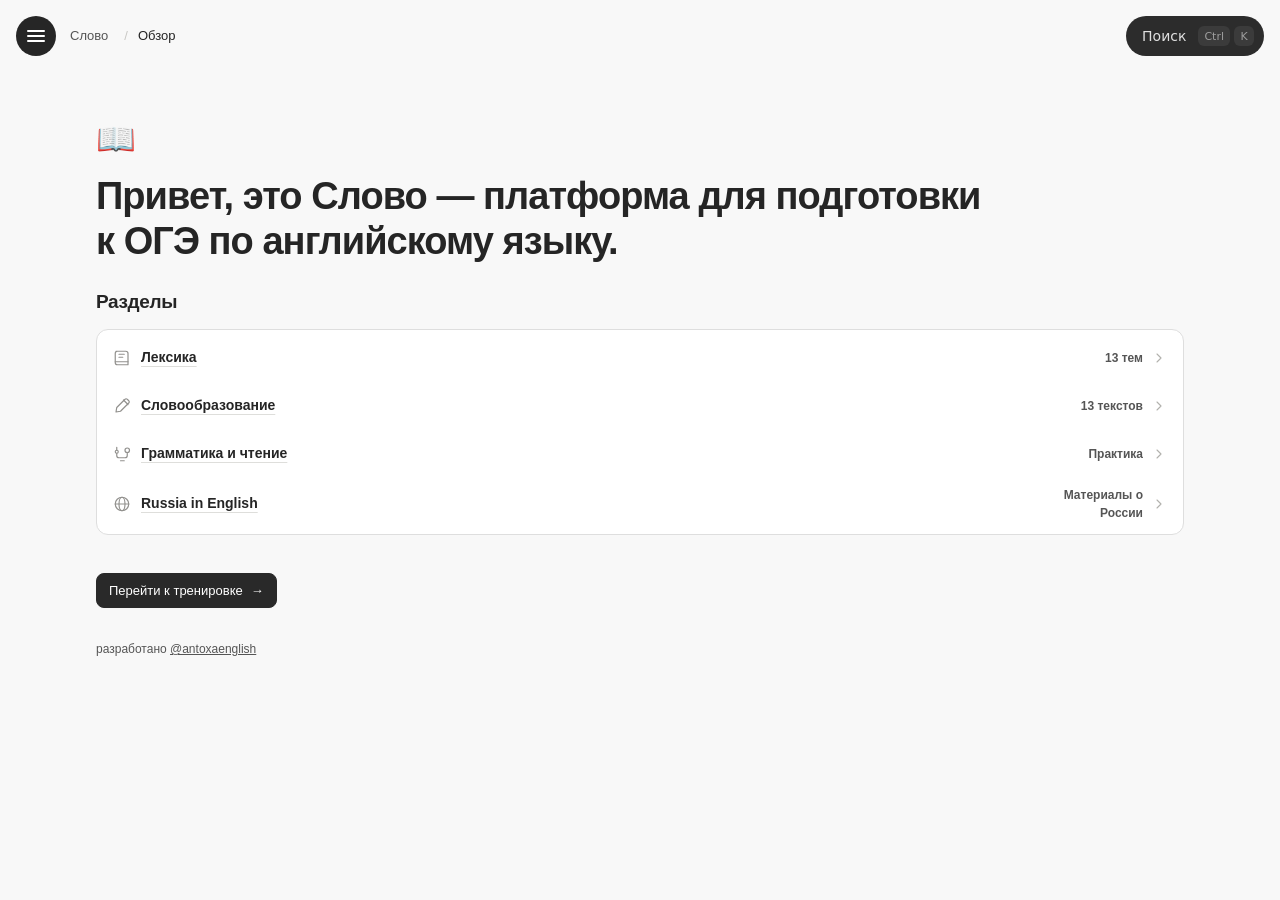
==== commit 4f2c8985: "Remove the workspace label and help dialog" ====
--- a/site/index.html
+++ b/site/index.html
@@ -1,17 +1,17 @@
 <!doctype html>
 <html lang="ru">
-<head><meta charset="UTF-8"><meta name="viewport" content="width=device-width,initial-scale=1"><meta name="description" content="Личное пространство для подготовки к ОГЭ по английскому: лексика, карточки и упражнения."><title>Слово — английский · ОГЭ</title><link rel="icon" href="assets/favicon.svg" type="image/svg+xml"><script src="preferences.js"></script><link rel="stylesheet" href="style.css?v=header-inset-1"></head>
+<head><meta charset="UTF-8"><meta name="viewport" content="width=device-width,initial-scale=1"><meta name="description" content="Личное пространство для подготовки к ОГЭ по английскому: лексика, карточки и упражнения."><title>Слово — английский (ОГЭ)</title><link rel="icon" href="assets/favicon.svg" type="image/svg+xml"><script src="preferences.js?v=copy-1"></script><link rel="stylesheet" href="style.css?v=header-cleanup-1"></head>
 <body>
 <a class="skip-link" href="#main-content">Перейти к содержимому</a>
 <main id="main-content" tabindex="-1"><header class="topbar"><div class="corner-menu"><button class="icon-button" id="sidebar-toggle" aria-label="Открыть меню" aria-controls="sidebar" aria-expanded="false"><span class="sidebar-toggle-icon" aria-hidden="true"><i></i><i></i><i></i></span></button><aside class="sidebar" id="sidebar" aria-label="Навигация" inert><div class="corner-menu-scroll">
 <button class="workspace" id="workspace-home" aria-label="Слово — на главную"><span class="workspace-icon" aria-hidden="true">с</span><strong>Слово</strong></button>
 <div class="sidebar-section-label">Моё пространство</div><nav><button class="nav-item active" data-page="home" title="Обзор"><span class="nav-icon" aria-hidden="true"><svg viewBox="0 0 24 24" fill="none" stroke="currentColor" stroke-width="1.5" stroke-linecap="round" stroke-linejoin="round"><path d="M3 11 12 3l9 8v9H3z M9 20v-6h6v6"/></svg></span><span class="nav-name">Обзор</span></button><button class="nav-item" data-page="russia" title="Russia in English"><span class="nav-icon" aria-hidden="true"><svg viewBox="0 0 24 24" fill="none" stroke="currentColor" stroke-width="1.5" stroke-linecap="round" stroke-linejoin="round"><path d="M4 21V4m0 1c5-4 10 4 16 0v10c-6 4-11-4-16 0"/></svg></span><span class="nav-name">Russia in English</span></button><button class="nav-item" data-page="exam"><span class="nav-icon" aria-hidden="true"><svg viewBox="0 0 24 24" fill="none" stroke="currentColor" stroke-width="1.5" stroke-linecap="round" stroke-linejoin="round"><path d="M14 3H5v18h14V8z M14 3v5h5 M8 12h8m-8 4h6"/></svg></span><span class="nav-name">Всё об экзамене</span></button><button class="nav-item" data-page="words" title="Мой словарь"><span class="nav-icon" aria-hidden="true"><svg viewBox="0 0 24 24" fill="none" stroke="currentColor" stroke-width="1.5" stroke-linecap="round" stroke-linejoin="round"><path d="M5 3h13v17H5a2 2 0 0 1-2-2V5a2 2 0 0 1 2-2z M7 8h7m-7 4h7m-9 5h13"/></svg></span><span class="nav-name">Мой словарь</span><b id="word-count">0</b></button><button class="nav-item" data-page="path" title="Мой маршрут"><span class="nav-icon" aria-hidden="true"><svg viewBox="0 0 24 24" fill="none" stroke="currentColor" stroke-width="1.5" stroke-linecap="round" stroke-linejoin="round"><path d="M4 20h4v-5h7V9h5 M16 5l4 4-4 4"/></svg></span><span class="nav-name">Мой маршрут</span></button><button class="nav-item" data-page="achievements" title="Достижения"><span class="nav-icon" aria-hidden="true"><svg viewBox="0 0 24 24" fill="none" stroke="currentColor" stroke-width="1.5" stroke-linecap="round" stroke-linejoin="round"><path d="M8 14l-2 7 6-3 6 3-2-7 M12 3a6 6 0 1 0 0 12 6 6 0 0 0 0-12z"/></svg></span><span class="nav-name">Достижения</span></button></nav><div class="sidebar-section-label">Практика и материалы</div><nav aria-label="Практика и материалы"><button class="nav-item" data-page="vocabulary" title="Лексика"><span class="nav-icon" aria-hidden="true"><svg viewBox="0 0 24 24" fill="none" stroke="currentColor" stroke-width="1.5" stroke-linecap="round" stroke-linejoin="round"><path d="M4 4h6l2 2 2-2h6v15h-6l-2 2-2-2H4z M12 6v15"/></svg></span><span class="nav-name">Лексика</span></button><button class="nav-item" data-page="mocks" title="Пробники"><span class="nav-icon" aria-hidden="true"><svg viewBox="0 0 24 24" fill="none" stroke="currentColor" stroke-width="1.5" stroke-linecap="round" stroke-linejoin="round"><path d="M8 5H5v16h14V5h-3 M8 3h8v4H8z M8 11h8m-8 4h8"/></svg></span><span class="nav-name">Пробники</span></button><button class="nav-item" data-page="trainer" title="Тренажер по заданиям"><span class="nav-icon" aria-hidden="true"><svg viewBox="0 0 24 24" fill="none" stroke="currentColor" stroke-width="1.5" stroke-linecap="round" stroke-linejoin="round"><path d="M4 5h16v14H4z M8 9h1m3 0h4m-8 4h1m3 0h4"/></svg></span><span class="nav-name">Тренажер по заданиям</span></button><button class="nav-item" data-page="grammar-trainer"><span class="nav-icon" aria-hidden="true"><svg viewBox="0 0 24 24" fill="none" stroke="currentColor" stroke-width="1.5" stroke-linecap="round" stroke-linejoin="round"><path d="M4 19l5-14 5 14m-8-4h6 M16 10h5m-5 5h5"/></svg></span><span class="nav-name">Тренажёр по грамматике</span></button><button class="nav-item" data-page="knowledge" title="База знаний"><span class="nav-icon" aria-hidden="true"><svg viewBox="0 0 24 24" fill="none" stroke="currentColor" stroke-width="1.5" stroke-linecap="round" stroke-linejoin="round"><path d="M4 6l8-3 8 3-8 4z M4 11l8 4 8-4m-16 5 8 4 8-4"/></svg></span><span class="nav-name">База знаний</span></button><button class="nav-item" data-page="forecast" title="Ожидаемый результат"><span class="nav-icon" aria-hidden="true"><svg viewBox="0 0 24 24" fill="none" stroke="currentColor" stroke-width="1.5" stroke-linecap="round" stroke-linejoin="round"><path d="M4 19V5m0 14h16 M7 15l4-5 4 2 5-6"/></svg></span><span class="nav-name">Ожидаемый результат</span></button></nav><div class="sidebar-section-label">Личное</div><nav aria-label="Личное"><button class="nav-item" data-page="profile" title="Профиль"><span class="nav-icon" aria-hidden="true"><svg viewBox="0 0 24 24" fill="none" stroke="currentColor" stroke-width="1.5" stroke-linecap="round" stroke-linejoin="round"><path d="M4 21a8 6 0 0 1 16 0 M12 4a4 4 0 1 0 0 8 4 4 0 0 0 0-8z"/></svg></span><span class="nav-name">Профиль</span></button><button class="nav-item" data-page="community" title="Комьюнити"><span class="nav-icon" aria-hidden="true"><svg viewBox="0 0 24 24" fill="none" stroke="currentColor" stroke-width="1.5" stroke-linecap="round" stroke-linejoin="round"><path d="M4 5h16v11H9l-5 4z M8 9h8m-8 3h6"/></svg></span><span class="nav-name">Комьюнити</span></button><button class="nav-item" data-page="settings" title="Настройки сайта"><span class="nav-icon" aria-hidden="true"><svg viewBox="0 0 24 24" fill="none" stroke="currentColor" stroke-width="1.5" stroke-linecap="round" stroke-linejoin="round"><path d="M4 7h16M4 12h16M4 17h16 M8 5v4m8 1v4m-6 1v4"/></svg></span><span class="nav-name">Настройки сайта</span></button><a class="nav-item feedback-link" id="feedback-link" href="https://t.me/antoxaenglish" target="_blank" rel="noopener noreferrer" title="Написать @antoxaenglish в Telegram"><span class="nav-icon"><svg viewBox="0 0 24 24" fill="none" stroke="currentColor" stroke-width="1.6" stroke-linecap="round" stroke-linejoin="round" aria-hidden="true"><path d="M21 15a3 3 0 0 1-3 3H7l-5 4V5a3 3 0 0 1 3-3h13a3 3 0 0 1 3 3zM7 7h10M7 11h7"/></svg></span><span class="nav-name">Оставить обратную связь</span><span class="feedback-external" aria-hidden="true">↗</span></a></nav>
 <div class="sidebar-bottom"><a class="editor-entry-link" href="admin.html">Редактор сайта ↗</a><div class="sidebar-course"><span>Английский язык</span><small>Подготовка к ОГЭ</small></div><div class="privacy"><svg viewBox="0 0 24 24" fill="none" stroke="currentColor" stroke-width="1.6" stroke-linecap="round" stroke-linejoin="round" aria-hidden="true"><rect x="5" y="10" width="14" height="11" rx="2"/><path d="M8 10V6a4 4 0 0 1 8 0v4"/></svg><span>Прогресс в этом браузере</span></div></div>
-</div></aside></div><div class="breadcrumb"><button class="breadcrumb-workspace breadcrumb-button" id="header-home" aria-label="На главную">Слово</button><span class="breadcrumb-divider">/</span><strong id="crumb">Обзор</strong></div><div class="header-right"><span class="local-label"><i></i> Локальное пространство</span><div class="command-search" id="command-search">
+</div></aside></div><div class="breadcrumb"><button class="breadcrumb-workspace breadcrumb-button" id="header-home" aria-label="На главную">Слово</button><span class="breadcrumb-divider">/</span><strong id="crumb">Обзор</strong></div><div class="header-right"><div class="command-search" id="command-search">
 <div class="command-shell">
 <button type="button" class="command-trigger" id="command-trigger" aria-expanded="false" aria-controls="command-field"><svg viewBox="0 0 24 24" fill="none" stroke="currentColor" stroke-width="2" stroke-linecap="round" aria-hidden="true"><circle cx="11" cy="11" r="7"/><path d="m20 20-3.5-3.5"/></svg><span>Поиск</span><span class="command-keys" aria-hidden="true"><kbd>Ctrl</kbd><kbd>K</kbd></span></button>
 <form class="command-field" id="command-field" role="search" hidden><svg viewBox="0 0 24 24" fill="none" stroke="currentColor" stroke-width="2" stroke-linecap="round" aria-hidden="true"><circle cx="11" cy="11" r="7"/><path d="m20 20-3.5-3.5"/></svg><input type="search" id="command-query" aria-label="Поиск по «Слову»" autocomplete="off"><kbd aria-hidden="true">Esc</kbd></form>
-</div><div class="command-results" id="command-results" hidden></div></div><button id="help" class="icon-button" aria-label="О проекте"><svg viewBox="0 0 24 24" fill="none" stroke="currentColor" stroke-width="1.6" stroke-linecap="round" stroke-linejoin="round" aria-hidden="true"><circle cx="12" cy="12" r="9"/><path d="M9.5 9a2.5 2.5 0 1 1 4.4 1.6C13 11.3 12 11.7 12 14M12 17h.01"/></svg></button></div></header>
+</div><div class="command-results" id="command-results" hidden></div></div></div></header>
 <div class="content"><section class="greeting"><div class="page-icon" id="page-icon" aria-hidden="true">📖</div><h1 id="page-title">Привет, это Слово — платформа для подготовки к ОГЭ по английскому языку.</h1><p id="page-description" hidden aria-hidden="true" style="display:none"></p></section>
 <div id="home-view">
 <section class="workspace-pages"><div class="section-heading"><h2>Разделы</h2></div><div class="page-links"><button class="page-link" data-open-page="vocabulary"><span class="page-link-icon"><svg viewBox="0 0 24 24" fill="none" stroke="currentColor" stroke-width="1.6" stroke-linecap="round" stroke-linejoin="round" aria-hidden="true"><path d="M4 3h13a3 3 0 0 1 3 3v15H6a3 3 0 0 1-3-3V6a3 3 0 0 1 3-3"/><path d="M3 17h17M8 7h7M8 11h5"/></svg></span><span>Лексика</span><small>13 тем</small><svg viewBox="0 0 24 24" fill="none" stroke="currentColor" stroke-width="1.6" stroke-linecap="round" stroke-linejoin="round" aria-hidden="true"><path d="m9 6 6 6-6 6"/></svg></button><button class="page-link" data-open-page="formation"><span class="page-link-icon"><svg viewBox="0 0 24 24" fill="none" stroke="currentColor" stroke-width="1.6" stroke-linecap="round" stroke-linejoin="round" aria-hidden="true"><path d="m14 4 6 6M4 20l1-6L16 3a2 2 0 0 1 3 0l2 2a2 2 0 0 1 0 3L10 19z"/></svg></span><span>Словообразование</span><small>13 текстов</small><svg viewBox="0 0 24 24" fill="none" stroke="currentColor" stroke-width="1.6" stroke-linecap="round" stroke-linejoin="round" aria-hidden="true"><path d="m9 6 6 6-6 6"/></svg></button><button class="page-link" data-open-page="trainer"><span class="page-link-icon"><svg viewBox="0 0 24 24" fill="none" stroke="currentColor" stroke-width="1.6" stroke-linecap="round" stroke-linejoin="round" aria-hidden="true"><path d="M5 3v4m0 4v3a3 3 0 0 0 3 3h8a3 3 0 0 0 3-3v-3"/><circle cx="5" cy="9" r="2"/><circle cx="19" cy="7" r="3"/><path d="M10 21h5"/></svg></span><span>Грамматика и чтение</span><small>Практика</small><svg viewBox="0 0 24 24" fill="none" stroke="currentColor" stroke-width="1.6" stroke-linecap="round" stroke-linejoin="round" aria-hidden="true"><path d="m9 6 6 6-6 6"/></svg></button><button class="page-link" data-open-page="russia"><span class="page-link-icon"><svg viewBox="0 0 24 24" fill="none" stroke="currentColor" stroke-width="1.6" stroke-linecap="round" stroke-linejoin="round" aria-hidden="true"><circle cx="12" cy="12" r="9"/><ellipse cx="12" cy="12" rx="4" ry="9"/><path d="M3 12h18"/></svg></span><span>Russia in English</span><small>Материалы о России</small><svg viewBox="0 0 24 24" fill="none" stroke="currentColor" stroke-width="1.6" stroke-linecap="round" stroke-linejoin="round" aria-hidden="true"><path d="m9 6 6 6-6 6"/></svg></button></div></section>
@@ -23,16 +23,16 @@
   <p>ОГЭ по английскому языку оценивает иноязычную коммуникативную компетенцию выпускников основной школы. Контрольные измерительные материалы (КИМ) 2027 года включают 38 заданий. Письменная часть содержит 35 заданий и рассчитана на 120 минут. Устная часть содержит три задания и занимает 15 минут с учётом подготовки. Максимальный первичный балл за экзамен — 68.</p>
 
   <h2>Письменная часть</h2>
-  <h3>Аудирование · задания 1–11</h3>
+  <h3>Аудирование (задания 1–11)</h3>
   <p>Оценивается восприятие устной речи. В заданиях 1–4 требуется выбрать ответ на вопрос по прослушанному фрагменту, в задании 5 — соотнести высказывания с тематическими рубриками. Задания 6–11 предусматривают извлечение фактических сведений из аудиозаписи и их внесение в таблицу.</p>
-  <h3>Чтение · задания 12–19</h3>
+  <h3>Чтение (задания 12–19)</h3>
   <p>В задании 12 проверяется умение соотнести короткие тексты с вопросами, на которые они отвечают. Задания 13–19 требуют установить, подтверждается ли утверждение текстом, противоречит ему или не может быть проверено по содержащимся в нём сведениям.</p>
-  <h3>Грамматика и лексика · задания 20–34</h3>
+  <h3>Грамматика и лексика (задания 20–34)</h3>
   <p>В заданиях 20–28 оценивается выбор и образование грамматической формы исходного слова с учётом синтаксиса и смысла высказывания. В заданиях 29–34 проверяется образование однокоренного слова посредством аффиксации с учётом требуемой части речи и значения.</p>
-  <h3>Письмо · задание 35</h3>
+  <h3>Письмо (задание 35)</h3>
   <p>Участник составляет ответ на электронное письмо личного характера. Эксперты оценивают выполнение коммуникативной задачи, организацию текста, лексико-грамматическое оформление, орфографию и пунктуацию.</p>
 
-  <h2>Устная часть · говорение</h2>
+  <h2>Устная часть</h2>
   <ol>
     <li><strong>Чтение вслух.</strong> Проверяется фонетическое оформление научно-популярного текста, включая произношение, ударение, интонацию и смысловое членение.</li>
     <li><strong>Условный диалог-расспрос.</strong> Участник отвечает на шесть вопросов аудиозаписи. Оценивается полнота и уместность каждой реплики, а также её понятность.</li>
@@ -41,12 +41,12 @@
 
   <h2>Материалы ФИПИ</h2>
   <ul class="exam-downloads">
-    <li><a href="https://doc.fipi.ru/oge/demoversii-specifikacii-kodifikatory/2027/aya_9_2027.zip">Скачать демоверсию КИМ ОГЭ 2027 · ZIP</a><small>Письменная и устная части, аудиозаписи, спецификация и кодификатор.</small></li>
-    <li><a href="assets/exam/oge-english-2027-criteria.pdf" download>Скачать критерии оценивания ОГЭ 2027 · PDF</a><small>Страницы официальных демоверсий с критериями задания 35 и заданий устной части.</small></li>
-    <li><a href="https://doc.fipi.ru/oge/dlya-predmetnyh-komissiy-subektov-rf/2026/mr_oge_angl_pism_2026.pdf" target="_blank" rel="noopener">Методические материалы для экспертов · письменная часть · PDF</a><small>Выпуск 2026 года. Проверка электронного письма.</small></li>
-    <li><a href="https://doc.fipi.ru/oge/dlya-predmetnyh-komissiy-subektov-rf/2026/mr_oge_angl_ustn_2026.pdf" target="_blank" rel="noopener">Методические материалы для экспертов · устная часть · PDF</a><small>Выпуск 2026 года. Проверка устных ответов.</small></li>
+    <li><a href="https://doc.fipi.ru/oge/demoversii-specifikacii-kodifikatory/2027/aya_9_2027.zip">Скачать демоверсию КИМ ОГЭ 2027 (ZIP)</a><small>Письменная и устная части, аудиозаписи, спецификация и кодификатор.</small></li>
+    <li><a href="assets/exam/oge-english-2027-criteria.pdf" download>Скачать критерии оценивания ОГЭ 2027 (PDF)</a><small>Страницы официальных демоверсий с критериями задания 35 и заданий устной части.</small></li>
+    <li><a href="https://doc.fipi.ru/oge/dlya-predmetnyh-komissiy-subektov-rf/2026/mr_oge_angl_pism_2026.pdf" target="_blank" rel="noopener">Методические материалы для экспертов (письменная часть, PDF)</a><small>Выпуск 2026 года. Проверка электронного письма.</small></li>
+    <li><a href="https://doc.fipi.ru/oge/dlya-predmetnyh-komissiy-subektov-rf/2026/mr_oge_angl_ustn_2026.pdf" target="_blank" rel="noopener">Методические материалы для экспертов (устная часть, PDF)</a><small>Выпуск 2026 года. Проверка устных ответов.</small></li>
   </ul>
   <p class="exam-sources">Источники: <a href="https://fipi.ru/oge/demoversii-specifikacii-kodifikatory">спецификация и демоверсии ОГЭ 2027</a>, <a href="https://fipi.ru/oge/dlya-predmetnyh-komissiy-subektov-rf">раздел ФИПИ для предметных комиссий</a>.</p>
 </article>
 </template>
-<dialog id="info"><button class="icon-button close-info" aria-label="Закрыть">×</button><span class="eyebrow">ПРИВЕТ, ЭТО СЛОВО</span><h2>Пространство для роста ✳</h2><p>Лексика импортирована из 13 доступных наборов папки @antoxaenglish в Quizlet (18.11.2026): 1 864 исходные карточки. Повторяющиеся термины объединены, разные переводы сохранены. В исходной папке нет набора 14/14. Набор 14/14 в папке отсутствует. Добавлены 13 авторских текстов на словообразование (78 пропусков); тип задания сверён с письменной демоверсией ФИПИ ОГЭ-2027, с. 12. Дополнительные грамматика, словообразование и чтение — из комплекта Елизаветы от 02.11.2026. Все новые упражнения авторские, не задания ФИПИ.</p><p>Без регистрации и аналитики. Профиль, настройки и учебный прогресс хранятся только в этом браузере. При очистке данных браузера они исчезнут. Ссылка обратной связи открывает Telegram.</p><button id="reset" class="button light">Сбросить учебный прогресс</button><p id="reset-status" role="status"></p></dialog><script src="curriculum.js"></script><script src="content-model.js?v=workspace-sections-1"></script><script src="content-runtime.js?v=vocab-topics-1"></script><script src="trainer-catalog.js"></script><script src="features.js"></script><script src="vocabulary-study.js?v=notebook-1"></script><script src="grammar-lessons.js"></script><script src="grammar-trainer.js?v=notebook-1"></script><script src="app.js?v=corner-menu-1"></script><script src="command-search.js?v=2"></script></body></html>
+<script src="curriculum.js"></script><script src="content-model.js?v=copy-1"></script><script src="marker-text.js"></script><script src="content-runtime.js?v=copy-1"></script><script src="trainer-catalog.js?v=copy-1"></script><script src="features.js?v=copy-1"></script><script src="vocabulary-study.js?v=copy-1"></script><script src="grammar-lessons.js?v=copy-1"></script><script src="grammar-trainer.js?v=copy-1"></script><script src="app.js?v=header-cleanup-1"></script><script src="command-search.js?v=2"></script></body></html>
--- a/site/style.css
+++ b/site/style.css
@@ -1,15 +1,15 @@
 :root{--font-family:Arial,"Helvetica Neue",sans-serif;--ink:#37352f;--muted:#787774;--faint:#a4a39f;--line:#e9e9e7;--sidebar:#f7f7f5;--hover:#efefed;--blue:#2383e2;--sidebar-width:240px;--page-width:960px;font-family:var(--font-family);color:var(--ink);background:#fff;font-synthesis:none}
 *{box-sizing:border-box}body{margin:0;font-size:14px;line-height:1.5}button,input,select,textarea{font:inherit}button{cursor:pointer;color:inherit}button:disabled{cursor:default}button,a,input{ -webkit-tap-highlight-color:transparent}button,a{touch-action:manipulation}button{transition:background-color .15s,border-color .15s}a{color:inherit}button:focus-visible,a:focus-visible,input:focus-visible{outline:2px solid var(--blue);outline-offset:3px}button:disabled{opacity:.45}svg{width:20px;height:20px;flex-shrink:0;vertical-align:middle}[hidden]{display:none!important}h1,h2,h3,p{margin:0}h1,h2,h3{font-weight:600}p{line-height:1.65}small{font-size:12px}.skip-link{position:fixed;top:8px;left:12px;z-index:8;transform:translateY(-160%);padding:8px 12px;background:white;border:1px solid var(--line);border-radius:4px}.skip-link:focus{transform:translateY(0)}
 /* Workspace navigation */
-.sidebar{width:var(--sidebar-width);position:fixed;inset:0 auto 0 0;background:var(--sidebar);display:flex;flex-direction:column;padding:10px 8px 14px;z-index:5;border-right:1px solid #f0f0ee;transition:transform .2s}.workspace{display:flex;align-items:center;width:100%;gap:10px;padding:10px 8px;border:0;border-radius:5px;text-align:left;background:transparent}.workspace:hover{background:var(--hover)}.workspace-icon{display:grid;place-items:center;width:28px;height:30px;border:1.5px solid #45433e;border-radius:4px;background:white;font:700 28px/1 var(--font-family);box-shadow:2px 2px 0 #45433e}.workspace>span:nth-child(2){display:flex;flex-direction:column;gap:1px}.workspace strong{font-size:14px}.workspace small{font-size:11px;color:var(--muted)}.workspace-chevron{margin-left:auto;color:var(--muted)}.sidebar-section-label{font-size:11px;font-weight:500;color:#92918e;padding:28px 12px 9px}.nav-item{display:flex;align-items:center;gap:10px;background:transparent;border:0;border-radius:4px;text-align:left;width:100%;padding:7px 12px;margin:1px 0;min-height:36px;font-size:14px;color:#5f5e5b}.nav-item:hover{background:#ebebea}.nav-item.active{background:#e9e9e7;color:#37352f;font-weight:500}.nav-icon{width:18px;height:20px;display:grid;place-items:center;color:#92918e;flex-shrink:0}.nav-icon svg{width:18px;height:18px}.nav-name{flex:1;min-width:0;white-space:normal;overflow-wrap:anywhere}.nav-item b{font-size:11px;color:#92918e;font-weight:400;font-variant-numeric:tabular-nums}.sidebar-bottom{margin-top:auto;padding:24px 12px 0}.sidebar-course{display:flex;flex-direction:column;font-size:12px;gap:2px;padding-bottom:18px;border-bottom:1px solid #e6e6e3}.sidebar-course small{color:#9b9a96;font-size:11px}.privacy{display:flex;align-items:center;gap:6px;color:#9b9a96;font-size:10px;padding-top:12px}.privacy svg{width:13px;height:13px}.sidebar-backdrop{position:fixed;inset:0;border:0;background:#0004;z-index:4}main{margin-left:var(--sidebar-width);min-height:100dvh}main:focus{outline:none}.sidebar-collapsed .sidebar{transform:translateX(-100%)}.sidebar-collapsed main{margin-left:0}.topbar{position:sticky;top:0;display:flex;align-items:center;gap:12px;background:#fffffff5;z-index:2}.icon-button{border:0;border-radius:4px;width:30px;height:30px;display:grid;place-items:center;background:transparent;color:var(--muted);font-size:24px;line-height:1;flex-shrink:0}.icon-button:hover{background:var(--hover)}.icon-button svg{width:18px;height:18px}.breadcrumb{display:flex;align-items:center;gap:10px;font-size:13px;min-width:0;white-space:nowrap;overflow:hidden}.breadcrumb strong{font-weight:400;overflow:hidden;text-overflow:ellipsis}.breadcrumb-workspace{color:var(--muted)}.breadcrumb-divider{color:#c9c8c5}.header-right{display:flex;align-items:center;gap:16px;margin-left:auto;flex-shrink:0}.local-label{display:flex;align-items:center;gap:6px;font-size:11px;color:#9b9a96}.local-label i{width:5px;height:5px;background:#8e9f8c;border-radius:50%}
+.sidebar{width:var(--sidebar-width);position:fixed;inset:0 auto 0 0;background:var(--sidebar);display:flex;flex-direction:column;padding:10px 8px 14px;z-index:5;border-right:1px solid #f0f0ee;transition:transform .2s}.workspace{display:flex;align-items:center;width:100%;gap:10px;padding:10px 8px;border:0;border-radius:5px;text-align:left;background:transparent}.workspace:hover{background:var(--hover)}.workspace-icon{display:grid;place-items:center;width:28px;height:30px;border:1.5px solid #45433e;border-radius:4px;background:white;font:700 28px/1 var(--font-family);box-shadow:2px 2px 0 #45433e}.workspace>span:nth-child(2){display:flex;flex-direction:column;gap:1px}.workspace strong{font-size:14px}.workspace small{font-size:11px;color:var(--muted)}.workspace-chevron{margin-left:auto;color:var(--muted)}.sidebar-section-label{font-size:11px;font-weight:500;color:#92918e;padding:28px 12px 9px}.nav-item{display:flex;align-items:center;gap:10px;background:transparent;border:0;border-radius:4px;text-align:left;width:100%;padding:7px 12px;margin:1px 0;min-height:36px;font-size:14px;color:#5f5e5b}.nav-item:hover{background:#ebebea}.nav-item.active{background:#e9e9e7;color:#37352f;font-weight:500}.nav-icon{width:18px;height:20px;display:grid;place-items:center;color:#92918e;flex-shrink:0}.nav-icon svg{width:18px;height:18px}.nav-name{flex:1;min-width:0;white-space:normal;overflow-wrap:anywhere}.nav-item b{font-size:11px;color:#92918e;font-weight:400;font-variant-numeric:tabular-nums}.sidebar-bottom{margin-top:auto;padding:24px 12px 0}.sidebar-course{display:flex;flex-direction:column;font-size:12px;gap:2px;padding-bottom:18px;border-bottom:1px solid #e6e6e3}.sidebar-course small{color:#9b9a96;font-size:11px}.privacy{display:flex;align-items:center;gap:6px;color:#9b9a96;font-size:10px;padding-top:12px}.privacy svg{width:13px;height:13px}.sidebar-backdrop{position:fixed;inset:0;border:0;background:#0004;z-index:4}main{margin-left:var(--sidebar-width);min-height:100dvh}main:focus{outline:none}.sidebar-collapsed .sidebar{transform:translateX(-100%)}.sidebar-collapsed main{margin-left:0}.topbar{position:sticky;top:0;display:flex;align-items:center;gap:12px;background:#fffffff5;z-index:2}.icon-button{border:0;border-radius:4px;width:30px;height:30px;display:grid;place-items:center;background:transparent;color:var(--muted);font-size:24px;line-height:1;flex-shrink:0}.icon-button:hover{background:var(--hover)}.icon-button svg{width:18px;height:18px}.breadcrumb{display:flex;align-items:center;gap:10px;font-size:13px;min-width:0;white-space:nowrap;overflow:hidden}.breadcrumb strong{font-weight:400;overflow:hidden;text-overflow:ellipsis}.breadcrumb-workspace{color:var(--muted)}.breadcrumb-divider{color:#c9c8c5}.header-right{display:flex;align-items:center;gap:16px;margin-left:auto;flex-shrink:0}
 /* Document page */
 .content{width:100%;max-width:calc(var(--page-width) + 128px);padding:48px 64px 0;margin:0 auto}.greeting{margin:0 0 32px}.page-icon{font-size:44px;line-height:1.2;margin-bottom:20px}.greeting h1{font-size:38px;font-weight:700;letter-spacing:-1.3px;line-height:1.2;text-wrap:balance}.greeting p{margin-top:12px;color:var(--muted);max-width:650px;font-size:14px;line-height:1.7}h2{font-size:19px;letter-spacing:-.35px}h3{font-size:16px}.hero{display:flex;align-items:flex-start;gap:15px;border:1px solid var(--line);background:#f7f7f5;border-radius:4px;padding:20px 22px}.callout-icon{padding-top:1px;color:#74736f}.hero-copy{flex:1}.hero h2{font-size:16px;letter-spacing:-.15px}.hero p{font-size:13px;color:var(--muted);margin:5px 0 16px;max-width:460px}.hero-foot{font-size:12px;line-height:1.7;text-align:right;white-space:nowrap;color:#5f5e5b}.hero-foot span{font-size:11px;color:#9b9a96}.button{display:inline-flex;align-items:center;justify-content:center;gap:8px;padding:7px 12px;border:1px solid #dfdfdc;border-radius:4px;background:#fff;font-size:13px;font-weight:500;line-height:1.5;min-height:34px;text-decoration:none;box-shadow:0 1px 2px #00000004}.button svg{width:15px;height:15px}.button:hover{background:#f0f0ee}.button:active{transform:translateY(1px)}.button.dark{background:var(--ink);border-color:var(--ink);color:white}.button.dark:hover{background:#504e48}.button.light{background:white}.button.light:hover{background:var(--hover)}.text-button{background:transparent;border:0;border-radius:4px;font-size:12px;color:var(--muted);padding:5px 7px;line-height:1.5}.text-button:hover{background:var(--hover);color:var(--ink)}.stats{display:grid;grid-template-columns:1fr 1fr 1.15fr;margin:24px 0 38px;padding:18px 0;border-top:1px solid var(--line);border-bottom:1px solid var(--line)}.stat{padding:0 22px;border-right:1px solid var(--line);display:flex;flex-wrap:wrap;align-items:center;gap:8px 14px}.stat:first-child{padding-left:0}.stat:last-child{padding-right:0;border:0}.stat p{font-size:11px;color:var(--muted);margin-bottom:5px}.stat strong{font-size:22px;letter-spacing:-.5px;font-weight:600;font-variant-numeric:tabular-nums}.stat strong small{font-size:11px;letter-spacing:0;font-weight:400;color:#92918e}.stat-detail{font-size:10px;color:#92918e;white-space:nowrap}.stat-detail b{font-weight:500}.week{display:flex;gap:2px;align-self:flex-end;margin-bottom:7px}.week span{width:15px;height:17px;display:grid;place-items:center;font-size:8px;color:#b8b7b4;border:1px solid #eee;border-radius:2px}.week span.done{background:#e6eee4;color:#5b7659;border-color:#e6eee4}.section-heading{display:flex;align-items:center;justify-content:space-between;gap:12px;margin-bottom:12px}.workspace-pages{margin-bottom:38px}.page-links{display:flex;flex-direction:column}.page-link{display:flex;align-items:center;gap:11px;text-align:left;border:0;border-radius:4px;background:white;padding:10px 9px;font-size:14px;min-height:42px}.page-link:hover{background:#f7f7f5}.page-link-icon{color:#92918e}.page-link-icon svg{width:18px;height:18px}.page-link>span:nth-child(2){text-decoration:underline;text-decoration-color:#dededb;text-underline-offset:4px}.page-link small{margin-left:auto;color:#a2a19d;font-size:11px}.page-link>svg{width:14px;height:14px;color:#b2b1ad}.study-grid{display:grid;grid-template-columns:minmax(0,1fr) 205px;gap:30px}.database-heading{display:flex;justify-content:space-between;padding:8px 10px;border-top:1px solid var(--line);border-bottom:1px solid var(--line);color:#a2a19d;font-size:11px}.topic-list{display:flex;flex-direction:column;min-width:0}.topic{width:100%;border:0;border-bottom:1px solid var(--line);border-radius:0;background:white;display:flex;align-items:center;gap:12px;padding:14px 10px;text-align:left;min-height:76px}.topic:hover{background:#f7f7f5}.topic-art{display:grid;place-items:center;width:22px;flex-shrink:0;color:#9b9a96}.topic-art svg{width:19px;height:19px}.topic>div{min-width:0;flex:1}.topic small{font-size:10px;color:#a2a19d;letter-spacing:.02em}.topic h3{font-size:14px;font-weight:500;line-height:1.5;margin:2px 0;letter-spacing:0}.topic p{font-size:11px;color:#9b9a96}.topic-progress{height:2px;max-width:100px;background:#f0f0ee;margin-top:9px}.topic-progress i{display:block;height:100%;background:#b4b3af}.topic-meta{font-size:11px;color:#a2a19d;white-space:nowrap;font-variant-numeric:tabular-nums}.daily{align-self:start;border:1px solid var(--line);border-radius:4px;padding:17px 18px;margin-top:3px}.daily-top{font-size:11px;color:#92918e;margin-bottom:12px}.daily h2{font-size:15px}.daily p{font-size:12px;color:#92918e;margin:7px 0 20px;line-height:1.7}.quest-track{height:3px;border-radius:2px;background:#efefed;overflow:hidden}.quest-track i{display:block;height:100%;background:#8e9f8c;width:0}.quest-meta{display:flex;justify-content:space-between;gap:8px;font-size:9px;color:#92918e;margin-top:8px}.quest-meta strong{font-weight:400;white-space:nowrap}.book-note{display:flex;align-items:flex-start;gap:9px;border-top:1px solid var(--line);margin-top:32px;padding-top:16px;color:#a2a19d}.book-note svg{width:15px;height:15px;margin-top:3px}.book-note p{font-size:11px}.content footer{display:flex;align-items:flex-start;gap:16px;padding:32px 0 22px;color:var(--muted);font-size:12px;line-height:1.7}footer>span:last-child{max-width:680px}.content footer>span:first-child{font-weight:600}#secondary-view{min-height:420px}.route-intro{font-size:13px;line-height:1.7;color:var(--muted);margin-bottom:24px;max-width:680px}.search-label{display:block;margin:20px 0 7px;font-size:12px;font-weight:500;color:var(--muted)}.search-input{display:block;width:100%;max-width:100%;padding:9px 11px;border:1px solid #e3e3e0;border-radius:4px;background:#fbfbfa;font-size:13px;margin-bottom:20px;color:var(--ink)}.search-input::placeholder{color:#b4b3af}.search-input:focus{background:white;border-color:#a8cbea}.chapter-heading{margin:0 0 24px}.chapter-heading h2{display:none}.chapter-heading p{font-size:12px;color:#92918e}.chapter-actions{display:flex;gap:8px;flex-wrap:wrap;margin-top:22px}.chapter-actions .button{min-height:35px}.module-links{display:flex;gap:8px;flex-wrap:wrap;margin-bottom:32px}.word-list{display:flex;flex-direction:column;border-top:1px solid var(--line)}.vocab-card{display:grid;grid-template-columns:minmax(0,1fr) minmax(0,1fr) 125px;align-items:center;gap:20px;border-bottom:1px solid var(--line);padding:13px 9px;min-height:52px}.vocab-card h3{grid-column:1;grid-row:1;font:500 15px/1.5 var(--font-family);overflow-wrap:anywhere}.vocab-card strong{grid-column:2;grid-row:1;font-size:13px;font-weight:400;color:var(--muted);overflow-wrap:anywhere}.vocab-card small{grid-column:3;grid-row:1;font-size:9px;letter-spacing:.02em;color:#a2a19d;text-align:right}.vocab-card p{font-size:12px;color:var(--muted);grid-column:1/-1}#search-count{font-size:11px;color:#92918e;margin-bottom:10px}.empty-state{padding:48px 28px;border:1px dashed #e3e3e0;border-radius:4px;text-align:center;color:var(--muted)}.empty-state .result-icon{font-size:32px;margin-bottom:16px;color:#a2a19d}.empty-state h2{font-size:18px;color:var(--ink);margin-bottom:8px}.empty-state p{font-size:13px}.empty-state .button{margin-top:20px}.achievement-grid{display:flex;flex-direction:column;border-top:1px solid var(--line)}.achievement{display:grid;grid-template-columns:38px 1fr auto;gap:4px 16px;padding:22px 10px;border-bottom:1px solid var(--line);align-items:center}.achievement>span{grid-column:1;grid-row:1/3;font-size:28px;color:#9b9a96}.achievement h3{font-size:15px;grid-column:2;grid-row:1}.achievement p{font-size:12px;color:var(--muted);grid-column:2;grid-row:2}.achievement small{font-size:11px;grid-column:3;grid-row:1/3;color:var(--muted)}.achievement.locked{opacity:.5}
 /* Study pages and dialogs */
-dialog{border:1px solid #e7e7e4;border-radius:8px;padding:24px;width:min(560px,calc(100vw - 32px));max-height:90dvh;overflow:auto;background:white;color:var(--ink);box-shadow:0 16px 60px #00000026}dialog::backdrop{background:#0005}.modal-head{display:flex;align-items:center;justify-content:space-between;gap:12px;font-size:11px;color:var(--muted);line-height:1.6}.modal-head .icon-button{width:28px;height:28px}.session-track{height:3px;background:#f1f1ef;margin:16px 0 24px}.session-track i{display:block;height:100%;background:#aaa9a5;width:0}.eyebrow{font-size:10px;letter-spacing:.08em;font-weight:500;color:#92918e}.exercise-word{text-align:center;padding:12px 0}.exercise-word h2{font:600 34px/1.3 var(--font-family);letter-spacing:-.8px;margin:20px 0 14px;overflow-wrap:anywhere}.exercise-word p{font-size:13px;color:var(--muted);line-height:1.8}.exercise-word h3{margin-bottom:12px}.source-note{font-size:11px!important;line-height:1.7!important;color:#9b9a96!important;margin-top:20px!important}.source-note a{text-underline-offset:3px}.answer-grid{display:grid;grid-template-columns:1fr 1fr;gap:8px;margin-top:24px}.answer{border:1px solid #e3e3e0;border-radius:4px;padding:13px 12px;background:white;text-align:left;font-size:13px;line-height:1.6;overflow-wrap:anywhere}.answer:not(:disabled):hover{background:#f7f7f5;border-color:#bdbcb7}.answer.correct{background:#edf3ec;border-color:#a8bfa4;color:#3e6039;opacity:1}.answer.wrong{background:#fbefec;border-color:#d7ada3;color:#975b4a;opacity:1}.feedback{font-size:13px;line-height:1.8;margin-top:20px}.next{width:100%;margin-top:18px}.result-icon{font-size:44px;color:#9b9a96;margin:8px 0}.exercise-word #repeat{display:block;margin:10px auto 0}.task-text{text-align:left;font-size:16px;line-height:1.85;margin:18px 0}#answer-form{display:flex;align-items:center;flex-wrap:wrap;gap:10px}#answer-form label{width:100%;font-size:12px;color:var(--muted)}#typed-answer{flex:1;min-width:140px;border:1px solid #dcdcd8;border-radius:4px;padding:9px 11px;color:var(--ink)}.wide-trainer{width:min(800px,calc(100vw - 32px));padding:32px}.formation-intro h2{font-size:28px;letter-spacing:-.7px;margin:14px 0}.formation-intro p{font-size:13px;color:var(--muted);line-height:1.8}.gap-row{padding:20px 0;border-bottom:1px solid var(--line)}.gap-row label{display:block;font-size:15px;line-height:1.85}.gap-row label strong{display:inline-block;font-size:12px;margin-right:6px;color:#92918e;font-variant-numeric:tabular-nums}.gap-entry{display:flex;align-items:center;gap:16px;margin-top:12px}.gap-entry strong{font-size:11px;font-weight:500;letter-spacing:.04em;min-width:125px;color:var(--muted)}.gap-entry input{min-width:0;flex:1;width:100%;border:1px solid #dcdcd8;border-radius:4px;padding:9px 11px;color:var(--ink);background:white}.gap-entry input.correct{border-color:#a8bfa4;background:#edf3ec}.gap-entry input.wrong{border-color:#d7ada3;background:#fbefec}.gap-feedback p{font-size:12px;line-height:1.8;margin:10px 0 0;color:var(--muted)}#check-block{margin-top:24px}#block-result{margin:24px 0}#block-result h3{margin-bottom:8px}#block-result p{font-size:13px;color:var(--muted)}.close-info{float:right}#info h2{font-size:25px;margin:14px 0}#info p{font-size:13px;line-height:1.8;color:var(--muted);margin:14px 0}#info #reset{margin-top:8px}
+dialog{border:1px solid #e7e7e4;border-radius:8px;padding:24px;width:min(560px,calc(100vw - 32px));max-height:90dvh;overflow:auto;background:white;color:var(--ink);box-shadow:0 16px 60px #00000026}dialog::backdrop{background:#0005}.modal-head{display:flex;align-items:center;justify-content:space-between;gap:12px;font-size:11px;color:var(--muted);line-height:1.6}.modal-head .icon-button{width:28px;height:28px}.session-track{height:3px;background:#f1f1ef;margin:16px 0 24px}.session-track i{display:block;height:100%;background:#aaa9a5;width:0}.eyebrow{font-size:10px;letter-spacing:.08em;font-weight:500;color:#92918e}.exercise-word{text-align:center;padding:12px 0}.exercise-word h2{font:600 34px/1.3 var(--font-family);letter-spacing:-.8px;margin:20px 0 14px;overflow-wrap:anywhere}.exercise-word p{font-size:13px;color:var(--muted);line-height:1.8}.exercise-word h3{margin-bottom:12px}.source-note{font-size:11px!important;line-height:1.7!important;color:#9b9a96!important;margin-top:20px!important}.source-note a{text-underline-offset:3px}.answer-grid{display:grid;grid-template-columns:1fr 1fr;gap:8px;margin-top:24px}.answer{border:1px solid #e3e3e0;border-radius:4px;padding:13px 12px;background:white;text-align:left;font-size:13px;line-height:1.6;overflow-wrap:anywhere}.answer:not(:disabled):hover{background:#f7f7f5;border-color:#bdbcb7}.answer.correct{background:#edf3ec;border-color:#a8bfa4;color:#3e6039;opacity:1}.answer.wrong{background:#fbefec;border-color:#d7ada3;color:#975b4a;opacity:1}.feedback{font-size:13px;line-height:1.8;margin-top:20px}.next{width:100%;margin-top:18px}.result-icon{font-size:44px;color:#9b9a96;margin:8px 0}.exercise-word #repeat{display:block;margin:10px auto 0}.task-text{text-align:left;font-size:16px;line-height:1.85;margin:18px 0}#answer-form{display:flex;align-items:center;flex-wrap:wrap;gap:10px}#answer-form label{width:100%;font-size:12px;color:var(--muted)}#typed-answer{flex:1;min-width:140px;border:1px solid #dcdcd8;border-radius:4px;padding:9px 11px;color:var(--ink)}.wide-trainer{width:min(800px,calc(100vw - 32px));padding:32px}.formation-intro h2{font-size:28px;letter-spacing:-.7px;margin:14px 0}.formation-intro p{font-size:13px;color:var(--muted);line-height:1.8}.gap-row{padding:20px 0;border-bottom:1px solid var(--line)}.gap-row label{display:block;font-size:15px;line-height:1.85}.gap-row label strong{display:inline-block;font-size:12px;margin-right:6px;color:#92918e;font-variant-numeric:tabular-nums}.gap-entry{display:flex;align-items:center;gap:16px;margin-top:12px}.gap-entry strong{font-size:11px;font-weight:500;letter-spacing:.04em;min-width:125px;color:var(--muted)}.gap-entry input{min-width:0;flex:1;width:100%;border:1px solid #dcdcd8;border-radius:4px;padding:9px 11px;color:var(--ink);background:white}.gap-entry input.correct{border-color:#a8bfa4;background:#edf3ec}.gap-entry input.wrong{border-color:#d7ada3;background:#fbefec}.gap-feedback p{font-size:12px;line-height:1.8;margin:10px 0 0;color:var(--muted)}#check-block{margin-top:24px}#block-result{margin:24px 0}#block-result h3{margin-bottom:8px}#block-result p{font-size:13px;color:var(--muted)}
 /* Flashcards */
 .flashcard-top{display:flex;align-items:center;justify-content:space-between;gap:16px;margin:16px 0 14px}.flashcard-top #flashcard-count{font-size:12px;color:var(--muted);font-variant-numeric:tabular-nums}.flashcard{display:flex;width:100%;min-height:300px;padding:28px;flex-direction:column;align-items:center;justify-content:space-between;gap:28px;border:1px solid #e2e2df;border-radius:5px;background:#fbfbfa;text-align:center}.flashcard:hover{background:#f7f7f5}.flashcard[aria-pressed="true"]{background:#f3f3f0;border-color:#d6d6d1}.flashcard-text{font-size:clamp(25px,4vw,36px);font-weight:500;line-height:1.4;letter-spacing:-.5px;overflow-wrap:anywhere}.flashcard-hint{font-size:11px;color:#9b9a96}.flashcard-navigation{display:flex;align-items:center;justify-content:space-between;gap:12px;margin:16px 0}.flashcard-navigation>span{font-size:11px;color:#a2a19d;text-align:center}.flashcard-navigation .button{min-width:40px;min-height:34px}.flashcard-options{display:flex;flex-wrap:wrap;justify-content:space-between;gap:8px}.flashcard-options .text-button{font-size:11px}#flashcard-check{margin-top:16px}
 /* Small screens retain a full, readable navigation drawer. */
-@media(min-width:1600px){.content{padding-top:66px}}@media(max-width:1200px){.content{padding:40px 40px 0}.study-grid{gap:22px;grid-template-columns:minmax(0,1fr) 190px}.stat{padding-left:16px;padding-right:16px}.stat-detail,.week{display:none}.vocab-card{grid-template-columns:1fr 1fr}.vocab-card small{display:none}}@media(max-width:900px){.content{padding:36px 28px 0}.study-grid{grid-template-columns:1fr}.daily{display:none}.greeting h1{font-size:34px}.hero-foot{display:none}.local-label{display:none}}
+@media(min-width:1600px){.content{padding-top:66px}}@media(max-width:1200px){.content{padding:40px 40px 0}.study-grid{gap:22px;grid-template-columns:minmax(0,1fr) 190px}.stat{padding-left:16px;padding-right:16px}.stat-detail,.week{display:none}.vocab-card{grid-template-columns:1fr 1fr}.vocab-card small{display:none}}@media(max-width:900px){.content{padding:36px 28px 0}.study-grid{grid-template-columns:1fr}.daily{display:none}.greeting h1{font-size:34px}.hero-foot{display:none}}
 @media(max-width:800px){.sidebar{transform:translateX(-100%);box-shadow:6px 0 25px #0000000c}.sidebar-open .sidebar{transform:translateX(0)}main,.sidebar-collapsed main{margin-left:0}.sidebar-open .sidebar-backdrop{display:block}.topbar{border-bottom:1px solid #f3f3f1}.content{padding:36px 28px 0;max-width:800px}.header-right{gap:8px}.nav-item{min-height:42px}.sidebar-section-label{padding-top:24px}.breadcrumb{font-size:12px}.workspace{min-height:60px}}
 @media(max-width:540px){.content{padding:30px 22px 0}.page-icon{font-size:37px;margin-bottom:18px}.greeting h1{font-size:31px;letter-spacing:-1px}.greeting p{font-size:13px}.greeting{margin-bottom:26px}.hero{padding:17px;gap:12px}.hero h2{font-size:14px}.hero p{font-size:12px}.hero .callout-icon svg{width:18px;height:18px}.hero .button{font-size:12px}.stats{margin:24px 0 30px;padding:15px 0;grid-template-columns:1fr 1fr 1.25fr}.stat{padding:0 10px}.stat p{font-size:9px;white-space:nowrap}.stat strong{font-size:18px}.stat strong small{font-size:9px}.section-heading h2{font-size:17px}.page-link{padding:10px 3px;font-size:13px;gap:9px}.page-link small{font-size:10px;max-width:105px;text-align:right}.page-link>svg{width:12px;height:12px}.workspace-pages{margin-bottom:30px}.topic{padding:13px 4px;gap:9px}.topic h3{font-size:13px}.topic p{font-size:10px}.topic-meta{font-size:10px}.topic small{font-size:9px}.topic-art{width:18px}.topic-art svg{width:17px;height:17px}.chapter-actions{display:grid;grid-template-columns:1fr 1fr;gap:8px}.chapter-actions #chapter-flashcards{grid-column:1/-1}.chapter-actions .button{font-size:12px;min-height:40px}.vocab-card{gap:14px;padding:13px 3px}.vocab-card h3{font-size:14px}.vocab-card strong{font-size:12px}.chapter-heading p{font-size:11px}.route-intro{font-size:12px}.search-input{font-size:14px;padding:11px}.empty-state{padding:38px 18px}.content footer{font-size:9px}.book-note{margin-top:24px}.book-note p{font-size:10px}dialog,.wide-trainer{width:calc(100vw - 24px);padding:20px;max-height:92dvh}.modal-head{font-size:10px}.answer-grid{grid-template-columns:1fr}.answer{padding:12px}.flashcard{min-height:270px;padding:24px 18px}.flashcard-navigation>span{font-size:10px}.flashcard-options .text-button{font-size:10px}.flashcard-text{font-size:28px}.gap-entry{flex-direction:column;align-items:stretch;gap:8px}.formation-intro h2{font-size:25px}.gap-row label{font-size:14px}.task-text{font-size:15px}.module-links{flex-direction:column}.module-links .button{width:100%}.achievement{grid-template-columns:28px 1fr auto;gap:4px 10px;padding:18px 3px}.achievement h3{font-size:14px}.achievement p{font-size:11px}.achievement small{font-size:10px}.achievement>span{font-size:24px}}
 @media(prefers-reduced-motion:reduce){*,*::before,*::after{scroll-behavior:auto!important;transition:none!important;animation:none!important}}
@@ -23,7 +23,7 @@
 /* Compact is an actual layout variant, independent of language and theme. */
 [data-layout="compact"] .content{padding-top:28px;--page-width:1020px}[data-layout="compact"] .page-icon{font-size:30px;margin-bottom:12px}[data-layout="compact"] .greeting{margin-bottom:22px}[data-layout="compact"] .greeting h1{font-size:32px}[data-layout="compact"] .hero{padding:15px 18px}[data-layout="compact"] .topic{min-height:62px;padding-top:9px;padding-bottom:9px}[data-layout="compact"] .vocab-card{min-height:42px;padding-top:9px;padding-bottom:9px}[data-layout="compact"] .stats{padding:12px 0;margin:18px 0 24px}[data-layout="compact"] .setting-row{padding:14px 0}[data-layout="compact"] .workspace-pages{margin-bottom:24px}
 /* Low-vision mode prioritises readable text and controls over density. */
-:root.low-vision{--ink:#151515;--muted:#343434;--faint:#555;--line:#666;--sidebar:#f0f0f0;--sidebar-width:280px}.low-vision[data-theme="dark"]{--ink:#fff;--muted:#eee;--faint:#ddd;--line:#bbb;--sidebar:#151515}.low-vision body{font-size:19px}.low-vision :is(p,small,label,.nav-item,.button,.text-button,input,select,.eyebrow,.modal-head,.source-note,.feature-note,.setting-row label strong,.setting-row label span,.setting-row select,.settings-save-status,.vocab-card strong,.vocab-card h3,.topic h3,.topic p,.topic small,.topic-meta,.privacy,.sidebar-section-label,.search-label,.stat p,.stat strong small,.breadcrumb,.coverage-list>div,.coverage-list strong,.coverage-list small,.page-link,.page-link small){font-size:18px!important;line-height:1.7!important}.low-vision :is(h2,.forecast-status h2){font-size:26px}.low-vision h3{font-size:22px}.low-vision .greeting h1{font-size:40px}.low-vision :is(button,input,select){min-height:44px}.low-vision .nav-item{padding:10px}.low-vision :is(.nav-icon,.topic-art){min-width:22px}.low-vision :is(.nav-item,.topic,.page-link,.flashcard,.answer,.button.light){color:var(--ink)}.low-vision :is(.nav-icon,.topic-art,.eyebrow,.flashcard-hint,.stat-detail,.feature-note,.topic p,.topic-meta,.source-note,.sidebar-section-label,.profile-intro p,.sidebar-course small){color:var(--muted)!important}.low-vision .setting-switch{width:58px;height:32px;min-height:32px}.low-vision .setting-switch::before{width:24px;height:24px;top:3px;left:3px}.low-vision .setting-switch:checked::before{transform:translateX(25px)}.low-vision .header-right .local-label{display:none}.low-vision .setting-row{gap:18px}.low-vision .setting-row select{width:180px}.low-vision .vocab-card{grid-template-columns:1fr 1fr}.low-vision .vocab-card small{display:none}.low-vision .week{display:none}.low-vision .stat-detail{display:none}.low-vision :is(.button.dark){color:#fff;background:#151515;border-color:#151515}.low-vision[data-theme="dark"] .button.dark{background:#fff;color:#151515;border-color:#fff}.low-vision .feedback-link{align-items:flex-start}.low-vision .sidebar-section-label{font-weight:600}
+:root.low-vision{--ink:#151515;--muted:#343434;--faint:#555;--line:#666;--sidebar:#f0f0f0;--sidebar-width:280px}.low-vision[data-theme="dark"]{--ink:#fff;--muted:#eee;--faint:#ddd;--line:#bbb;--sidebar:#151515}.low-vision body{font-size:19px}.low-vision :is(p,small,label,.nav-item,.button,.text-button,input,select,.eyebrow,.modal-head,.source-note,.feature-note,.setting-row label strong,.setting-row label span,.setting-row select,.settings-save-status,.vocab-card strong,.vocab-card h3,.topic h3,.topic p,.topic small,.topic-meta,.privacy,.sidebar-section-label,.search-label,.stat p,.stat strong small,.breadcrumb,.coverage-list>div,.coverage-list strong,.coverage-list small,.page-link,.page-link small){font-size:18px!important;line-height:1.7!important}.low-vision :is(h2,.forecast-status h2){font-size:26px}.low-vision h3{font-size:22px}.low-vision .greeting h1{font-size:40px}.low-vision :is(button,input,select){min-height:44px}.low-vision .nav-item{padding:10px}.low-vision :is(.nav-icon,.topic-art){min-width:22px}.low-vision :is(.nav-item,.topic,.page-link,.flashcard,.answer,.button.light){color:var(--ink)}.low-vision :is(.nav-icon,.topic-art,.eyebrow,.flashcard-hint,.stat-detail,.feature-note,.topic p,.topic-meta,.source-note,.sidebar-section-label,.profile-intro p,.sidebar-course small){color:var(--muted)!important}.low-vision .setting-switch{width:58px;height:32px;min-height:32px}.low-vision .setting-switch::before{width:24px;height:24px;top:3px;left:3px}.low-vision .setting-switch:checked::before{transform:translateX(25px)}.low-vision .setting-row{gap:18px}.low-vision .setting-row select{width:180px}.low-vision .vocab-card{grid-template-columns:1fr 1fr}.low-vision .vocab-card small{display:none}.low-vision .week{display:none}.low-vision .stat-detail{display:none}.low-vision :is(.button.dark){color:#fff;background:#151515;border-color:#151515}.low-vision[data-theme="dark"] .button.dark{background:#fff;color:#151515;border-color:#fff}.low-vision .feedback-link{align-items:flex-start}.low-vision .sidebar-section-label{font-weight:600}
 @media(max-width:600px){.setting-row{gap:18px;align-items:flex-start}.setting-row:has(select){flex-direction:column;gap:12px}.setting-row select{width:100%}.setting-row label span{font-size:12px}.settings-group h2{font-size:16px}.evidence-grid{gap:0}.evidence-grid>div{padding:14px 10px}.evidence-grid small{font-size:10px}.evidence-grid strong{font-size:20px}.forecast-status{padding:20px}.forecast-status h2{font-size:19px}.profile-form{max-width:100%}.task-kind-select{width:100%;min-width:0}.low-vision .setting-row select{width:100%}.low-vision .evidence-grid{grid-template-columns:1fr}.low-vision .evidence-grid>div{border-right:0;border-bottom:1px solid var(--line);padding-left:0}.low-vision .stats{grid-template-columns:1fr}.low-vision .stat{padding:10px 0;border-right:0;border-bottom:1px solid var(--line)}.low-vision .page-link{flex-wrap:wrap}.low-vision .page-link small{margin-left:30px;max-width:none;text-align:left}.low-vision .vocab-card{grid-template-columns:1fr;gap:4px}.low-vision .vocab-card strong{grid-column:1;grid-row:2}.low-vision .chapter-actions{grid-template-columns:1fr}.low-vision .sidebar{width:min(320px,88vw)}.low-vision .topic{flex-wrap:wrap}.low-vision .topic-meta{margin-left:30px}.low-vision .greeting h1{font-size:34px}.low-vision .modal-head{align-items:flex-start}.low-vision .chapter-actions #chapter-flashcards{grid-column:1}.low-vision .flashcard-options{flex-direction:column}.low-vision .flashcard-navigation>span{font-size:15px}.low-vision .coverage-list>div{flex-wrap:wrap}}
 .quiz-length-heading{margin:20px 0 24px}.quiz-length-heading h2{font-size:24px;letter-spacing:-.6px;line-height:1.35}.quiz-length-heading p{font-size:13px;color:var(--muted);margin-top:9px}.quiz-length-options{display:grid;grid-template-columns:repeat(3,minmax(0,1fr));gap:10px}.quiz-length-option{display:flex;flex-direction:column;align-items:flex-start;gap:8px;text-align:left;min-height:110px;padding:18px 14px;background:var(--sidebar);border:1px solid var(--line);border-radius:4px;color:var(--ink)}.quiz-length-option:hover{background:var(--hover);border-color:var(--muted)}.quiz-length-option strong{font-size:17px;font-weight:500}.quiz-length-option small{font-size:11px;color:var(--muted);line-height:1.6}.low-vision .quiz-length-options{grid-template-columns:1fr}.low-vision .quiz-length-option strong{font-size:22px}@media(max-width:540px){.quiz-length-options{grid-template-columns:1fr}.quiz-length-option{min-height:76px;padding:15px;gap:5px}.quiz-length-heading h2{font-size:23px}}
 .trainer-routes{display:flex;flex-wrap:wrap;gap:8px;margin-bottom:18px}.trainer-steps{display:flex;flex-wrap:wrap;align-items:center;gap:8px;font-size:12px;color:var(--muted);margin-bottom:28px}.trainer-steps .text-button{max-width:100%;text-align:left}.trainer-step-title{margin-bottom:22px;font-size:22px}.trainer-group{margin-bottom:30px}.trainer-group>h3{font-size:12px;color:var(--muted);font-weight:500;padding:8px 0;border-bottom:1px solid var(--line)}.trainer-choice{display:flex;align-items:center;justify-content:space-between;gap:24px;padding:17px 10px;border:0;border-bottom:1px solid var(--line);background:transparent;text-align:left;width:100%;color:var(--ink)}.trainer-choice:hover,.trainer-topic-choice:hover{background:var(--sidebar)}.trainer-choice-body{display:flex;flex-direction:column;gap:5px;flex:1;min-width:0}.trainer-choice strong{font-size:14px;font-weight:500}.trainer-choice small{font-size:11px;color:var(--muted)}.trainer-choice-body>span{font-size:12px;line-height:1.7;color:var(--muted);max-width:590px}.trainer-availability{flex-shrink:0;font-size:11px;color:var(--muted);max-width:130px;text-align:right}.trainer-availability.available{color:var(--ink)}.trainer-topic-list{border-top:1px solid var(--line)}.trainer-topic-choice{display:flex;align-items:center;gap:16px;justify-content:space-between;background:transparent;border:0;border-bottom:1px solid var(--line);width:100%;padding:15px 8px;text-align:left;color:var(--ink);font-size:14px}.trainer-topic-choice>span:first-child{flex:1}.trainer-topic-choice small{font-size:11px;color:var(--muted)}.trainer-topic-choice>span:last-child{font-size:12px;color:var(--muted)}.trainer-result-heading>h2{font-size:25px;line-height:1.4;margin-bottom:10px}.trainer-result-heading>p:not(.feature-note){font-size:13px;color:var(--muted)}.trainer-result-actions{display:flex;flex-wrap:wrap;gap:8px;margin:26px 0}.trainer-source{border-top:1px solid var(--line);padding-top:18px;margin-top:34px;color:var(--muted);max-width:700px;font-size:11px;line-height:1.8}.trainer-source p{margin-bottom:8px}.reading-passage{border:1px solid var(--line);padding:18px;border-radius:4px;margin-bottom:24px;background:var(--sidebar)}.reading-passage summary{cursor:pointer;font-weight:600;font-size:18px}.reading-passage p{font-size:14px;line-height:1.9;margin-top:16px;max-width:65ch}.low-vision :is(.trainer-choice strong,.trainer-choice small,.trainer-choice-body>span,.trainer-availability,.trainer-topic-choice,.trainer-topic-choice small,.trainer-source,.reading-passage p,.reading-passage summary){font-size:18px!important;line-height:1.7!important}.low-vision .trainer-choice{flex-wrap:wrap}.low-vision .trainer-availability{max-width:100%}.low-vision .trainer-source{font-size:18px}.low-vision .trainer-step-title{font-size:28px}@media(max-width:600px){.trainer-routes .button{flex:1;font-size:12px}.trainer-choice{flex-wrap:wrap;gap:9px;padding:15px 4px}.trainer-choice-body{flex-basis:100%}.trainer-availability{text-align:left;max-width:none}.trainer-topic-choice{flex-wrap:wrap;gap:5px 12px}.trainer-topic-choice>span:first-child{flex-basis:100%}.trainer-topic-choice small{flex:1}.trainer-result-heading>h2{font-size:22px}.reading-passage{padding:14px}.reading-passage p{font-size:13px}.trainer-result-actions .button{flex:1}.low-vision .trainer-routes{flex-direction:column}.low-vision .trainer-topic-choice{font-size:18px}.trainer-steps{gap:4px}}
@@ -265,10 +265,10 @@
 .command-results :is(small,p) { color:var(--muted); }
 .command-results p { padding:8px; }
 @media(max-width:800px) {
- .header-right .local-label,.command-keys { display:none; }
+ .command-keys { display:none; }
  .topbar:has(.command-search.is-open) .breadcrumb { visibility:hidden; }
- .command-search.is-open { position:absolute; right:calc(var(--header-inset) + var(--header-control-size) + var(--header-gap)); }
- .command-field { width:min(300px, calc(100vw - 2 * (var(--header-inset) + var(--header-control-size) + var(--header-gap)))); }
+ .command-search.is-open { position:absolute; right:var(--header-inset); }
+ .command-field { width:min(300px, calc(100vw - 2 * var(--header-inset) - var(--header-control-size) - var(--header-gap))); }
  .command-results { width:min(340px, calc(100vw - 60px)); }
 }
 
@@ -282,7 +282,6 @@
 .greeting h1 { max-width: 29ch; text-wrap: pretty; }
 .topbar { --header-inset:16px; --header-gap:8px; --header-control-size:40px; gap:var(--header-gap); padding:var(--header-inset); }
 .header-right { gap:var(--header-gap); }
-#help.icon-button { width:var(--header-control-size); height:var(--header-control-size); }
 
 .page-links { border: 1px solid var(--line); border-radius: 12px; padding: 4px; }
 .page-link {
@@ -420,3 +419,40 @@
 .corner-menu .sidebar[inert] { width:var(--header-control-size); height:var(--header-control-size); visibility:hidden; pointer-events:none; border-radius:20px; }
 .corner-menu-scroll { width:var(--menu-width); max-height:calc(100dvh - 2 * var(--header-inset) - var(--header-control-size)); overflow:auto; scrollbar-width:thin; overscroll-behavior:contain; padding:4px 8px 12px; }
 #crumb { overflow:hidden; text-overflow:ellipsis; }
+
+/* Toggle Switch from DesignBookmark. */
+.settings-toggles {
+ --switch-on:#34d17a;
+ --switch-off:rgba(23,24,26,.12);
+ max-width:440px;
+ padding:6px 16px;
+ border-radius:24px;
+ background:#f7f7f6;
+}
+[data-theme="dark"] .settings-toggles { --switch-off:rgba(255,255,255,.14); background:#262626; }
+.settings-toggles .setting-row { align-items:center; gap:12px; min-height:60px; padding:8px 0; border:0; }
+.settings-toggles .setting-name { font-size:15px; font-weight:500; }
+.low-vision .settings-toggles .setting-name { font-size:18px; }
+.setting-control { display:flex; flex:none; align-items:center; gap:8px; }
+.setting-options { font-size:12px; color:var(--muted); text-align:right; }
+.setting-control:has(input:not(:checked)) .setting-options span:first-child,
+.setting-control:has(input:checked) .setting-options span:last-child { color:var(--ink); font-weight:600; }
+.settings-toggles .setting-toggle { position:relative; flex:none; display:block; width:52px; height:32px; }
+.setting-toggle input { position:absolute; inset:0; width:100%; height:100%; margin:0; opacity:0; cursor:pointer; }
+.setting-track { position:absolute; inset:0; border-radius:16px; background:var(--switch-off); pointer-events:none; }
+.setting-track i { position:absolute; top:3px; left:3px; width:26px; height:26px; border-radius:13px; background:#fff; }
+.setting-toggle input:checked + .setting-track { background:var(--switch-on); }
+.setting-toggle input:checked + .setting-track i { transform:translateX(20px); }
+.setting-toggle input:focus-visible + .setting-track { outline:2px solid var(--blue); outline-offset:3px; }
+@media(max-width:480px) {
+ .setting-control { flex-direction:column-reverse; align-items:flex-end; gap:2px; }
+}
+
+/* Marker Text from Kokonut UI. */
+.marker-text { display:block; position:relative; isolation:isolate; white-space:pre-line; }
+.marker-text [data-mark] { color:inherit; background:transparent; text-decoration:none; }
+.marker-text :is([data-mark="circle"],[data-mark="box"]) { white-space:nowrap; }
+.marker-ink { position:absolute; left:0; top:0; overflow:visible; pointer-events:none; }
+.marker-ink-under { z-index:-1; }
+.marker-ink-over { z-index:10; }
+.vocab-context { margin:6px 0 0; }
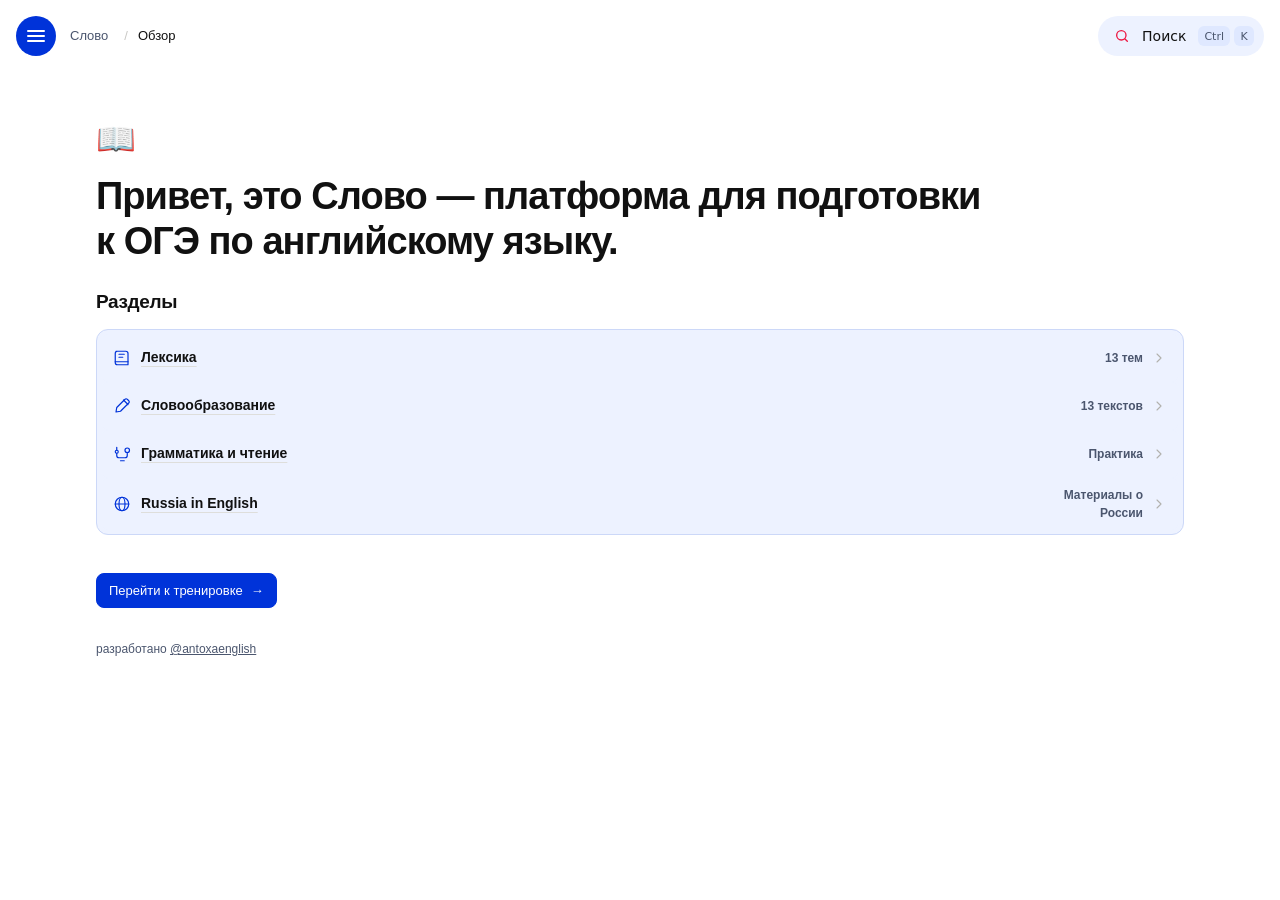
==== commit 158a05fb: "Apply the cobalt and white palette" ====
--- a/site/index.html
+++ b/site/index.html
@@ -1,12 +1,12 @@
 <!doctype html>
 <html lang="ru">
-<head><meta charset="UTF-8"><meta name="viewport" content="width=device-width,initial-scale=1"><meta name="description" content="Личное пространство для подготовки к ОГЭ по английскому: лексика, карточки и упражнения."><title>Слово — английский (ОГЭ)</title><link rel="icon" href="assets/favicon.svg" type="image/svg+xml"><script src="preferences.js?v=copy-1"></script><link rel="stylesheet" href="style.css?v=header-cleanup-1"></head>
+<head><meta charset="UTF-8"><meta name="viewport" content="width=device-width,initial-scale=1"><meta name="description" content="Личное пространство для подготовки к ОГЭ по английскому: лексика, карточки и упражнения."><title>Слово — английский (ОГЭ)</title><link rel="icon" href="assets/favicon.svg" type="image/svg+xml"><script src="preferences.js?v=copy-1"></script><link rel="stylesheet" href="style.css?v=cobalt-1"></head>
 <body>
 <a class="skip-link" href="#main-content">Перейти к содержимому</a>
 <main id="main-content" tabindex="-1"><header class="topbar"><div class="corner-menu"><button class="icon-button" id="sidebar-toggle" aria-label="Открыть меню" aria-controls="sidebar" aria-expanded="false"><span class="sidebar-toggle-icon" aria-hidden="true"><i></i><i></i><i></i></span></button><aside class="sidebar" id="sidebar" aria-label="Навигация" inert><div class="corner-menu-scroll">
 <button class="workspace" id="workspace-home" aria-label="Слово — на главную"><span class="workspace-icon" aria-hidden="true">с</span><strong>Слово</strong></button>
 <div class="sidebar-section-label">Моё пространство</div><nav><button class="nav-item active" data-page="home" title="Обзор"><span class="nav-icon" aria-hidden="true"><svg viewBox="0 0 24 24" fill="none" stroke="currentColor" stroke-width="1.5" stroke-linecap="round" stroke-linejoin="round"><path d="M3 11 12 3l9 8v9H3z M9 20v-6h6v6"/></svg></span><span class="nav-name">Обзор</span></button><button class="nav-item" data-page="russia" title="Russia in English"><span class="nav-icon" aria-hidden="true"><svg viewBox="0 0 24 24" fill="none" stroke="currentColor" stroke-width="1.5" stroke-linecap="round" stroke-linejoin="round"><path d="M4 21V4m0 1c5-4 10 4 16 0v10c-6 4-11-4-16 0"/></svg></span><span class="nav-name">Russia in English</span></button><button class="nav-item" data-page="exam"><span class="nav-icon" aria-hidden="true"><svg viewBox="0 0 24 24" fill="none" stroke="currentColor" stroke-width="1.5" stroke-linecap="round" stroke-linejoin="round"><path d="M14 3H5v18h14V8z M14 3v5h5 M8 12h8m-8 4h6"/></svg></span><span class="nav-name">Всё об экзамене</span></button><button class="nav-item" data-page="words" title="Мой словарь"><span class="nav-icon" aria-hidden="true"><svg viewBox="0 0 24 24" fill="none" stroke="currentColor" stroke-width="1.5" stroke-linecap="round" stroke-linejoin="round"><path d="M5 3h13v17H5a2 2 0 0 1-2-2V5a2 2 0 0 1 2-2z M7 8h7m-7 4h7m-9 5h13"/></svg></span><span class="nav-name">Мой словарь</span><b id="word-count">0</b></button><button class="nav-item" data-page="path" title="Мой маршрут"><span class="nav-icon" aria-hidden="true"><svg viewBox="0 0 24 24" fill="none" stroke="currentColor" stroke-width="1.5" stroke-linecap="round" stroke-linejoin="round"><path d="M4 20h4v-5h7V9h5 M16 5l4 4-4 4"/></svg></span><span class="nav-name">Мой маршрут</span></button><button class="nav-item" data-page="achievements" title="Достижения"><span class="nav-icon" aria-hidden="true"><svg viewBox="0 0 24 24" fill="none" stroke="currentColor" stroke-width="1.5" stroke-linecap="round" stroke-linejoin="round"><path d="M8 14l-2 7 6-3 6 3-2-7 M12 3a6 6 0 1 0 0 12 6 6 0 0 0 0-12z"/></svg></span><span class="nav-name">Достижения</span></button></nav><div class="sidebar-section-label">Практика и материалы</div><nav aria-label="Практика и материалы"><button class="nav-item" data-page="vocabulary" title="Лексика"><span class="nav-icon" aria-hidden="true"><svg viewBox="0 0 24 24" fill="none" stroke="currentColor" stroke-width="1.5" stroke-linecap="round" stroke-linejoin="round"><path d="M4 4h6l2 2 2-2h6v15h-6l-2 2-2-2H4z M12 6v15"/></svg></span><span class="nav-name">Лексика</span></button><button class="nav-item" data-page="mocks" title="Пробники"><span class="nav-icon" aria-hidden="true"><svg viewBox="0 0 24 24" fill="none" stroke="currentColor" stroke-width="1.5" stroke-linecap="round" stroke-linejoin="round"><path d="M8 5H5v16h14V5h-3 M8 3h8v4H8z M8 11h8m-8 4h8"/></svg></span><span class="nav-name">Пробники</span></button><button class="nav-item" data-page="trainer" title="Тренажер по заданиям"><span class="nav-icon" aria-hidden="true"><svg viewBox="0 0 24 24" fill="none" stroke="currentColor" stroke-width="1.5" stroke-linecap="round" stroke-linejoin="round"><path d="M4 5h16v14H4z M8 9h1m3 0h4m-8 4h1m3 0h4"/></svg></span><span class="nav-name">Тренажер по заданиям</span></button><button class="nav-item" data-page="grammar-trainer"><span class="nav-icon" aria-hidden="true"><svg viewBox="0 0 24 24" fill="none" stroke="currentColor" stroke-width="1.5" stroke-linecap="round" stroke-linejoin="round"><path d="M4 19l5-14 5 14m-8-4h6 M16 10h5m-5 5h5"/></svg></span><span class="nav-name">Тренажёр по грамматике</span></button><button class="nav-item" data-page="knowledge" title="База знаний"><span class="nav-icon" aria-hidden="true"><svg viewBox="0 0 24 24" fill="none" stroke="currentColor" stroke-width="1.5" stroke-linecap="round" stroke-linejoin="round"><path d="M4 6l8-3 8 3-8 4z M4 11l8 4 8-4m-16 5 8 4 8-4"/></svg></span><span class="nav-name">База знаний</span></button><button class="nav-item" data-page="forecast" title="Ожидаемый результат"><span class="nav-icon" aria-hidden="true"><svg viewBox="0 0 24 24" fill="none" stroke="currentColor" stroke-width="1.5" stroke-linecap="round" stroke-linejoin="round"><path d="M4 19V5m0 14h16 M7 15l4-5 4 2 5-6"/></svg></span><span class="nav-name">Ожидаемый результат</span></button></nav><div class="sidebar-section-label">Личное</div><nav aria-label="Личное"><button class="nav-item" data-page="profile" title="Профиль"><span class="nav-icon" aria-hidden="true"><svg viewBox="0 0 24 24" fill="none" stroke="currentColor" stroke-width="1.5" stroke-linecap="round" stroke-linejoin="round"><path d="M4 21a8 6 0 0 1 16 0 M12 4a4 4 0 1 0 0 8 4 4 0 0 0 0-8z"/></svg></span><span class="nav-name">Профиль</span></button><button class="nav-item" data-page="community" title="Комьюнити"><span class="nav-icon" aria-hidden="true"><svg viewBox="0 0 24 24" fill="none" stroke="currentColor" stroke-width="1.5" stroke-linecap="round" stroke-linejoin="round"><path d="M4 5h16v11H9l-5 4z M8 9h8m-8 3h6"/></svg></span><span class="nav-name">Комьюнити</span></button><button class="nav-item" data-page="settings" title="Настройки сайта"><span class="nav-icon" aria-hidden="true"><svg viewBox="0 0 24 24" fill="none" stroke="currentColor" stroke-width="1.5" stroke-linecap="round" stroke-linejoin="round"><path d="M4 7h16M4 12h16M4 17h16 M8 5v4m8 1v4m-6 1v4"/></svg></span><span class="nav-name">Настройки сайта</span></button><a class="nav-item feedback-link" id="feedback-link" href="https://t.me/antoxaenglish" target="_blank" rel="noopener noreferrer" title="Написать @antoxaenglish в Telegram"><span class="nav-icon"><svg viewBox="0 0 24 24" fill="none" stroke="currentColor" stroke-width="1.6" stroke-linecap="round" stroke-linejoin="round" aria-hidden="true"><path d="M21 15a3 3 0 0 1-3 3H7l-5 4V5a3 3 0 0 1 3-3h13a3 3 0 0 1 3 3zM7 7h10M7 11h7"/></svg></span><span class="nav-name">Оставить обратную связь</span><span class="feedback-external" aria-hidden="true">↗</span></a></nav>
-<div class="sidebar-bottom"><a class="editor-entry-link" href="admin.html">Редактор сайта ↗</a><div class="sidebar-course"><span>Английский язык</span><small>Подготовка к ОГЭ</small></div><div class="privacy"><svg viewBox="0 0 24 24" fill="none" stroke="currentColor" stroke-width="1.6" stroke-linecap="round" stroke-linejoin="round" aria-hidden="true"><rect x="5" y="10" width="14" height="11" rx="2"/><path d="M8 10V6a4 4 0 0 1 8 0v4"/></svg><span>Прогресс в этом браузере</span></div></div>
+<div class="sidebar-bottom"><div class="sidebar-course"><span>Английский язык</span><small>Подготовка к ОГЭ</small></div><div class="privacy"><svg viewBox="0 0 24 24" fill="none" stroke="currentColor" stroke-width="1.6" stroke-linecap="round" stroke-linejoin="round" aria-hidden="true"><rect x="5" y="10" width="14" height="11" rx="2"/><path d="M8 10V6a4 4 0 0 1 8 0v4"/></svg><span>Прогресс в этом браузере</span></div></div>
 </div></aside></div><div class="breadcrumb"><button class="breadcrumb-workspace breadcrumb-button" id="header-home" aria-label="На главную">Слово</button><span class="breadcrumb-divider">/</span><strong id="crumb">Обзор</strong></div><div class="header-right"><div class="command-search" id="command-search">
 <div class="command-shell">
 <button type="button" class="command-trigger" id="command-trigger" aria-expanded="false" aria-controls="command-field"><svg viewBox="0 0 24 24" fill="none" stroke="currentColor" stroke-width="2" stroke-linecap="round" aria-hidden="true"><circle cx="11" cy="11" r="7"/><path d="m20 20-3.5-3.5"/></svg><span>Поиск</span><span class="command-keys" aria-hidden="true"><kbd>Ctrl</kbd><kbd>K</kbd></span></button>
--- a/site/style.css
+++ b/site/style.css
@@ -27,7 +27,7 @@
 @media(max-width:600px){.setting-row{gap:18px;align-items:flex-start}.setting-row:has(select){flex-direction:column;gap:12px}.setting-row select{width:100%}.setting-row label span{font-size:12px}.settings-group h2{font-size:16px}.evidence-grid{gap:0}.evidence-grid>div{padding:14px 10px}.evidence-grid small{font-size:10px}.evidence-grid strong{font-size:20px}.forecast-status{padding:20px}.forecast-status h2{font-size:19px}.profile-form{max-width:100%}.task-kind-select{width:100%;min-width:0}.low-vision .setting-row select{width:100%}.low-vision .evidence-grid{grid-template-columns:1fr}.low-vision .evidence-grid>div{border-right:0;border-bottom:1px solid var(--line);padding-left:0}.low-vision .stats{grid-template-columns:1fr}.low-vision .stat{padding:10px 0;border-right:0;border-bottom:1px solid var(--line)}.low-vision .page-link{flex-wrap:wrap}.low-vision .page-link small{margin-left:30px;max-width:none;text-align:left}.low-vision .vocab-card{grid-template-columns:1fr;gap:4px}.low-vision .vocab-card strong{grid-column:1;grid-row:2}.low-vision .chapter-actions{grid-template-columns:1fr}.low-vision .sidebar{width:min(320px,88vw)}.low-vision .topic{flex-wrap:wrap}.low-vision .topic-meta{margin-left:30px}.low-vision .greeting h1{font-size:34px}.low-vision .modal-head{align-items:flex-start}.low-vision .chapter-actions #chapter-flashcards{grid-column:1}.low-vision .flashcard-options{flex-direction:column}.low-vision .flashcard-navigation>span{font-size:15px}.low-vision .coverage-list>div{flex-wrap:wrap}}
 .quiz-length-heading{margin:20px 0 24px}.quiz-length-heading h2{font-size:24px;letter-spacing:-.6px;line-height:1.35}.quiz-length-heading p{font-size:13px;color:var(--muted);margin-top:9px}.quiz-length-options{display:grid;grid-template-columns:repeat(3,minmax(0,1fr));gap:10px}.quiz-length-option{display:flex;flex-direction:column;align-items:flex-start;gap:8px;text-align:left;min-height:110px;padding:18px 14px;background:var(--sidebar);border:1px solid var(--line);border-radius:4px;color:var(--ink)}.quiz-length-option:hover{background:var(--hover);border-color:var(--muted)}.quiz-length-option strong{font-size:17px;font-weight:500}.quiz-length-option small{font-size:11px;color:var(--muted);line-height:1.6}.low-vision .quiz-length-options{grid-template-columns:1fr}.low-vision .quiz-length-option strong{font-size:22px}@media(max-width:540px){.quiz-length-options{grid-template-columns:1fr}.quiz-length-option{min-height:76px;padding:15px;gap:5px}.quiz-length-heading h2{font-size:23px}}
 .trainer-routes{display:flex;flex-wrap:wrap;gap:8px;margin-bottom:18px}.trainer-steps{display:flex;flex-wrap:wrap;align-items:center;gap:8px;font-size:12px;color:var(--muted);margin-bottom:28px}.trainer-steps .text-button{max-width:100%;text-align:left}.trainer-step-title{margin-bottom:22px;font-size:22px}.trainer-group{margin-bottom:30px}.trainer-group>h3{font-size:12px;color:var(--muted);font-weight:500;padding:8px 0;border-bottom:1px solid var(--line)}.trainer-choice{display:flex;align-items:center;justify-content:space-between;gap:24px;padding:17px 10px;border:0;border-bottom:1px solid var(--line);background:transparent;text-align:left;width:100%;color:var(--ink)}.trainer-choice:hover,.trainer-topic-choice:hover{background:var(--sidebar)}.trainer-choice-body{display:flex;flex-direction:column;gap:5px;flex:1;min-width:0}.trainer-choice strong{font-size:14px;font-weight:500}.trainer-choice small{font-size:11px;color:var(--muted)}.trainer-choice-body>span{font-size:12px;line-height:1.7;color:var(--muted);max-width:590px}.trainer-availability{flex-shrink:0;font-size:11px;color:var(--muted);max-width:130px;text-align:right}.trainer-availability.available{color:var(--ink)}.trainer-topic-list{border-top:1px solid var(--line)}.trainer-topic-choice{display:flex;align-items:center;gap:16px;justify-content:space-between;background:transparent;border:0;border-bottom:1px solid var(--line);width:100%;padding:15px 8px;text-align:left;color:var(--ink);font-size:14px}.trainer-topic-choice>span:first-child{flex:1}.trainer-topic-choice small{font-size:11px;color:var(--muted)}.trainer-topic-choice>span:last-child{font-size:12px;color:var(--muted)}.trainer-result-heading>h2{font-size:25px;line-height:1.4;margin-bottom:10px}.trainer-result-heading>p:not(.feature-note){font-size:13px;color:var(--muted)}.trainer-result-actions{display:flex;flex-wrap:wrap;gap:8px;margin:26px 0}.trainer-source{border-top:1px solid var(--line);padding-top:18px;margin-top:34px;color:var(--muted);max-width:700px;font-size:11px;line-height:1.8}.trainer-source p{margin-bottom:8px}.reading-passage{border:1px solid var(--line);padding:18px;border-radius:4px;margin-bottom:24px;background:var(--sidebar)}.reading-passage summary{cursor:pointer;font-weight:600;font-size:18px}.reading-passage p{font-size:14px;line-height:1.9;margin-top:16px;max-width:65ch}.low-vision :is(.trainer-choice strong,.trainer-choice small,.trainer-choice-body>span,.trainer-availability,.trainer-topic-choice,.trainer-topic-choice small,.trainer-source,.reading-passage p,.reading-passage summary){font-size:18px!important;line-height:1.7!important}.low-vision .trainer-choice{flex-wrap:wrap}.low-vision .trainer-availability{max-width:100%}.low-vision .trainer-source{font-size:18px}.low-vision .trainer-step-title{font-size:28px}@media(max-width:600px){.trainer-routes .button{flex:1;font-size:12px}.trainer-choice{flex-wrap:wrap;gap:9px;padding:15px 4px}.trainer-choice-body{flex-basis:100%}.trainer-availability{text-align:left;max-width:none}.trainer-topic-choice{flex-wrap:wrap;gap:5px 12px}.trainer-topic-choice>span:first-child{flex-basis:100%}.trainer-topic-choice small{flex:1}.trainer-result-heading>h2{font-size:22px}.reading-passage{padding:14px}.reading-passage p{font-size:13px}.trainer-result-actions .button{flex:1}.low-vision .trainer-routes{flex-direction:column}.low-vision .trainer-topic-choice{font-size:18px}.trainer-steps{gap:4px}}
-.editor-entry-link{display:block;font-size:11px;color:var(--muted);text-decoration:none;padding:7px 0;margin-bottom:10px}.editor-entry-link:hover{text-decoration:underline}.draft-preview-banner{position:sticky;top:46px;z-index:2;background:#f6efdE;border-top:1px solid #eee3c8;border-bottom:1px solid #eee3c8;color:#8a6b32;padding:7px 22px;font-size:11px;line-height:1.6}.cms-page-blocks{margin:30px 0;max-width:720px}.cms-page-blocks>p{font-size:15px;line-height:1.9;margin:14px 0;white-space:normal;overflow-wrap:anywhere}.cms-page-blocks>h2{font-size:25px;margin:30px 0 14px;line-height:1.4}.cms-page-blocks ul{padding-left:24px;font-size:15px;line-height:1.9}.cms-page-blocks hr{border:0;border-top:1px solid var(--line);margin:26px 0}.cms-callout{padding:18px;background:var(--sidebar);border:1px solid var(--line);border-radius:4px;line-height:1.9;margin:20px 0;font-size:14px;overflow-wrap:anywhere}.cms-page-blocks figure{margin:20px 0}.cms-page-blocks img{max-width:100%;height:auto;border-radius:4px;display:block}.cms-page-blocks figcaption{font-size:12px;color:var(--muted);margin-top:8px;line-height:1.7}.cms-page-blocks a{text-underline-offset:4px}[data-theme="dark"] .draft-preview-banner{background:#383122;color:#e8cd97;border-color:#514630}.low-vision .cms-page-blocks :is(p,li,figcaption){font-size:20px!important;line-height:1.9!important}.low-vision .cms-callout{font-size:20px}.low-vision .draft-preview-banner{top:56px;font-size:15px}@media(max-width:800px){.draft-preview-banner{top:48px}}@media(max-width:540px){.cms-page-blocks>h2{font-size:23px}.cms-page-blocks>p,.cms-page-blocks li{font-size:14px}.draft-preview-banner{padding:7px 16px;font-size:10px}}
+.draft-preview-banner{position:sticky;top:46px;z-index:2;background:#f6efdE;border-top:1px solid #eee3c8;border-bottom:1px solid #eee3c8;color:#8a6b32;padding:7px 22px;font-size:11px;line-height:1.6}.cms-page-blocks{margin:30px 0;max-width:720px}.cms-page-blocks>p{font-size:15px;line-height:1.9;margin:14px 0;white-space:normal;overflow-wrap:anywhere}.cms-page-blocks>h2{font-size:25px;margin:30px 0 14px;line-height:1.4}.cms-page-blocks ul{padding-left:24px;font-size:15px;line-height:1.9}.cms-page-blocks hr{border:0;border-top:1px solid var(--line);margin:26px 0}.cms-callout{padding:18px;background:var(--sidebar);border:1px solid var(--line);border-radius:4px;line-height:1.9;margin:20px 0;font-size:14px;overflow-wrap:anywhere}.cms-page-blocks figure{margin:20px 0}.cms-page-blocks img{max-width:100%;height:auto;border-radius:4px;display:block}.cms-page-blocks figcaption{font-size:12px;color:var(--muted);margin-top:8px;line-height:1.7}.cms-page-blocks a{text-underline-offset:4px}[data-theme="dark"] .draft-preview-banner{background:#383122;color:#e8cd97;border-color:#514630}.low-vision .cms-page-blocks :is(p,li,figcaption){font-size:20px!important;line-height:1.9!important}.low-vision .cms-callout{font-size:20px}.low-vision .draft-preview-banner{top:56px;font-size:15px}@media(max-width:800px){.draft-preview-banner{top:48px}}@media(max-width:540px){.cms-page-blocks>h2{font-size:23px}.cms-page-blocks>p,.cms-page-blocks li{font-size:14px}.draft-preview-banner{padding:7px 16px;font-size:10px}}
 
 /* Clickable breadcrumb navigation */
 .breadcrumb-button{display:inline-flex;align-items:center;gap:6px;border:0;background:transparent;color:inherit;font:inherit;padding:5px 6px;border-radius:4px;min-width:0;text-align:left}.breadcrumb-button:hover,.breadcrumb-button[aria-expanded="true"]{background:var(--hover)}.breadcrumb-button.breadcrumb-workspace{color:var(--muted);flex-shrink:0}.breadcrumb-button strong{min-width:0}.breadcrumb-button>span{color:var(--muted);font-size:12px}
@@ -35,7 +35,7 @@
 
 /* Dark Union Jack navigation */
 .sidebar{isolation:isolate;overflow-x:hidden;overflow-y:auto;background:#08152c;border-right-color:#ffffff1f;color:#fff}.sidebar::before{content:none}
-.sidebar .workspace{width:fit-content;max-width:100%;flex-shrink:0;color:#fff;gap:12px}.sidebar .workspace:hover{background:#ffffff18}.sidebar .workspace-icon{background:#fff;color:#18233a;border-color:#fff;box-shadow:2px 2px 0 #ffffff65}.sidebar .workspace strong{color:#fff;font-size:16px}.sidebar :is(.nav-item,.nav-item.active,.nav-icon,.nav-item b,.sidebar-section-label,.sidebar-course,.sidebar-course small,.privacy,.editor-entry-link){color:#fff}.sidebar .nav-item:hover{background:#ffffff1c}.sidebar .nav-item.active{background:#ffffff26;font-weight:600}.sidebar .sidebar-section-label{color:#ffffffe0}.sidebar .sidebar-course{border-color:#ffffff30}.sidebar .editor-entry-link:hover{color:#fff;background:#ffffff18}.sidebar .privacy{color:#ffffffe0}.low-vision .sidebar :is(.nav-icon,.sidebar-section-label,.sidebar-course small){color:#fff!important}.sidebar button:focus-visible,.sidebar a:focus-visible{outline-color:#fff}
+.sidebar .workspace{width:fit-content;max-width:100%;flex-shrink:0;color:#fff;gap:12px}.sidebar .workspace:hover{background:#ffffff18}.sidebar .workspace-icon{background:#fff;color:#18233a;border-color:#fff;box-shadow:2px 2px 0 #ffffff65}.sidebar .workspace strong{color:#fff;font-size:16px}.sidebar :is(.nav-item,.nav-item.active,.nav-icon,.nav-item b,.sidebar-section-label,.sidebar-course,.sidebar-course small,.privacy){color:#fff}.sidebar .nav-item:hover{background:#ffffff1c}.sidebar .nav-item.active{background:#ffffff26;font-weight:600}.sidebar .sidebar-section-label{color:#ffffffe0}.sidebar .sidebar-course{border-color:#ffffff30}.sidebar .privacy{color:#ffffffe0}.low-vision .sidebar :is(.nav-icon,.sidebar-section-label,.sidebar-course small){color:#fff!important}.sidebar button:focus-visible,.sidebar a:focus-visible{outline-color:#fff}
 
 .exam-guide { max-width: 76ch; line-height: 1.7; }
 .exam-guide h2 { margin: 2rem 0 .75rem; }
@@ -168,11 +168,6 @@
 .sidebar { padding: 12px 8px 16px; transition: transform var(--menu) var(--ease-ui); }
 .sidebar-section-label { padding: 20px 12px 8px; }
 .sidebar .nav-item { position: relative; gap: 8px; padding: 8px 12px; border-radius: 6px; }
-.sidebar .nav-item.active::after {
- content: ""; position: absolute; inset: auto 12px 4px 40px; height: 1px;
- background: #ffffff94; transform-origin: left;
- animation: slovo-underline var(--menu) var(--ease-ui) both;
-}
 .workspace .workspace-icon { box-shadow: none; }
 .page-links, .vocab-card, .topic-row { border-color: var(--line); }
 .page-links { background: var(--sheet); }
@@ -222,7 +217,6 @@
 @keyframes slovo-enter { from { opacity: 0; transform: translateY(4px); } to { opacity: 1; transform: translateY(0); } }
 @keyframes slovo-turn { from { opacity: 0; transform: perspective(400px) rotateX(-14deg) translateY(3px); } to { opacity: 1; transform: perspective(400px) rotateX(0); } }
 @keyframes slovo-veil { from { opacity: 0; } to { opacity: 1; } }
-@keyframes slovo-underline { from { transform: scaleX(.15); opacity: 0; } to { transform: scaleX(1); opacity: 1; } }
 @media(max-width: 800px) {
  .content { padding-inline: 24px; }
 }
@@ -232,8 +226,36 @@
 }
 
 /* Neutral surfaces inspired by DesignBookmark Motion's Command button. */
-:root { --paper:#f8f8f8; --sheet:#fff; --ink:#252525; --muted:#555; --faint:#666; --line:#dedede; --hover:#ededed; --blue:#455777; --rule:#555; }
-:root[data-theme="dark"] { --paper:#191919; --sheet:#242424; --ink:#f3f3f3; --muted:#c5c5c5; --faint:#aaa; --line:#444; --hover:#333; --blue:#c1d1f5; --rule:#bbb; }
+/* Кобальт и белый */
+:root {
+ --paper:#fff;
+ --sheet:#edf2ff;
+ --ink:#111;
+ --muted:#4b566e;
+ --faint:#56637c;
+ --line:#ccd8f8;
+ --hover:#dfe8ff;
+ --blue:#0033d9;
+ --rule:#0033d9;
+ --brand-action:#0033d9;
+ --brand-action-hover:#0029ac;
+ --brand-accent:#ed1742;
+ --menu-bg:#0033d9;
+ --menu-hover:#0029ac;
+}
+:root[data-theme="dark"] {
+ --paper:#10131d;
+ --sheet:#1b2337;
+ --ink:#f6f8ff;
+ --muted:#c5cee5;
+ --faint:#aebad8;
+ --line:#394564;
+ --hover:#283657;
+ --blue:#a8bcff;
+ --rule:#a8bcff;
+ --menu-bg:#102d91;
+ --menu-hover:#163eb5;
+}
 :root.low-vision { --ink:#151515; --muted:#343434; --line:#666; }
 :root.low-vision[data-theme="dark"] { --ink:#fff; --muted:#eee; --line:#bbb; }
 .sidebar { background: rgba(26,26,26,.94); border-right-color:#ffffff20; }
@@ -242,22 +264,30 @@
 }
 .sidebar::before, .low-vision .sidebar::before { content:none; background:none; }
 .low-vision .sidebar { background:#171717; }
-:root:not([data-theme="dark"]) .button.dark { background:#292929; border-color:#292929; }
-:root:not([data-theme="dark"]) .button.dark:hover { background:#393939; }
+
+:is(#main-content,#trainer) .button.dark { background:var(--brand-action); border-color:var(--brand-action); color:#fff; }
+:is(#main-content,#trainer) .button.dark:hover { background:var(--brand-action-hover); border-color:var(--brand-action-hover); }
+[data-theme="dark"] body, [data-theme="dark"] main, [data-theme="dark"] .topbar { background:var(--paper); }
+:is(#main-content,#trainer) .button.light { background:var(--sheet); border-color:var(--line); }
+:is(#main-content,#trainer) .button.light:hover { background:var(--hover); }
+.page-link, [data-theme="dark"] .page-link { background:var(--sheet); }
+.page-link:hover, [data-theme="dark"] .page-link:hover { background:var(--hover); }
+.page-link-icon { color:var(--blue); }
+#trainer { background:var(--paper); border-color:var(--line); }
+
 .command-search { position:relative; flex:none; z-index:3; }
-.command-shell { position:relative; height:40px; width:max-content; overflow:hidden; background:#2c2c2c; color:rgba(255,255,255,.85); border-radius:20px; transition:background-color 150ms; }
+.command-shell { position:relative; height:40px; width:max-content; overflow:hidden; background:var(--sheet); color:var(--ink); border-radius:20px; transition:background-color 150ms; }
 .command-shell:focus-within:has(:focus-visible) { outline:2px solid var(--muted); outline-offset:2px; }
-.command-search:not(.is-open) .command-shell:hover { background:#333; }
+.command-search:not(.is-open) .command-shell:hover { background:var(--hover); }
 .command-trigger,.command-field { display:flex; align-items:center; height:100%; }
 .command-trigger { --font-family:"SF Pro Text","SF Pro",-apple-system,BlinkMacSystemFont,system-ui,sans-serif; font-family:var(--font-family); width:max-content; gap:12px; padding:0 10px 0 16px; border:0; background:transparent; color:inherit; white-space:nowrap; font-size:14px; font-weight:500; }
-.command-trigger svg { display:none; }
-.command-shell svg { width:16px; height:16px; flex:none; color:rgba(255,255,255,.5); }
+.command-shell svg { width:16px; height:16px; flex:none; color:var(--brand-accent); }
 .command-field { gap:10px; padding:0 10px 0 14px; width:min(300px, calc(100vw - 84px)); }
-.command-field input { flex:1; min-width:0; padding:0; border:0; outline:none; background:transparent; color:white; font:inherit; font-size:16px; }
-.command-field input::placeholder { color:rgba(255,255,255,.35); }
+.command-field input { flex:1; min-width:0; padding:0; border:0; outline:none; background:transparent; color:var(--ink); font:inherit; font-size:16px; }
+.command-field input::placeholder { color:var(--muted); }
 .command-keys { display:flex; gap:4px; }
-.command-search kbd { display:inline-flex; align-items:center; justify-content:center; height:20px; min-width:20px; padding:0 6px; font:500 11px/1 var(--font-family); color:rgba(255,255,255,.5); border-radius:6px; background:rgba(255,255,255,.07); transition:background-color 150ms,color 150ms; }
-.command-search kbd[data-on] { color:white; background:rgba(255,255,255,.18); transition-duration:75ms; }
+.command-search kbd { display:inline-flex; align-items:center; justify-content:center; height:20px; min-width:20px; padding:0 6px; font:500 11px/1 var(--font-family); color:var(--muted); border-radius:6px; background:var(--hover); transition:background-color 150ms,color 150ms; }
+.command-search kbd[data-on] { color:white; background:var(--brand-action); transition-duration:75ms; }
 .command-shell [inert] { position:absolute; top:0; left:0; pointer-events:none; }
 .command-results { position:absolute; right:0; top:calc(100% + 8px); width:min(340px, calc(100vw - 28px)); padding:4px; border-radius:8px; background:var(--sheet); border:1px solid var(--line); box-shadow:0 6px 18px #0002; }
 .command-results button { width:100%; display:grid; gap:2px; text-align:left; border:0; border-radius:4px; padding:8px; background:transparent; overflow-wrap:anywhere; }
@@ -405,8 +435,8 @@
 #main-content { margin-left:0; }
 .corner-menu { position:relative; z-index:4; flex:none; --menu-width:min(300px,calc(100vw - 2 * var(--header-inset))); }
 .topbar:has(.command-search.is-open) .corner-menu { z-index:1; }
-#sidebar-toggle { position:relative; z-index:1; width:var(--header-control-size); height:var(--header-control-size); border-radius:20px; background:#262626; color:#fff; }
-#sidebar-toggle:hover { background:#333; }
+#sidebar-toggle { position:relative; z-index:1; width:var(--header-control-size); height:var(--header-control-size); border-radius:20px; background:var(--menu-bg); color:#fff; }
+#sidebar-toggle:hover { background:var(--menu-hover); }
 #sidebar-toggle[aria-expanded="true"] { background:transparent; }
 .sidebar-toggle-icon { position:relative; width:24px; height:24px; display:block; }
 .sidebar-toggle-icon i { position:absolute; inset:11px 3px auto; height:2px; border-radius:2px; background:currentColor; }
@@ -415,21 +445,21 @@
 #sidebar-toggle[aria-expanded="true"] i:first-child { transform:rotate(45deg); }
 #sidebar-toggle[aria-expanded="true"] i:nth-child(2) { opacity:0; }
 #sidebar-toggle[aria-expanded="true"] i:last-child { transform:rotate(-45deg); }
-.corner-menu .sidebar { position:absolute; z-index:0; inset:0 auto auto 0; transform:none; transition:none; display:block; width:var(--menu-width); padding:var(--header-control-size) 0 0; overflow:hidden; border:0; border-radius:16px; background:#262626; box-shadow:none; }
+.corner-menu .sidebar { position:absolute; z-index:0; inset:0 auto auto 0; transform:none; transition:none; display:block; width:var(--menu-width); padding:var(--header-control-size) 0 0; overflow:hidden; border:0; border-radius:16px; background:var(--menu-bg); box-shadow:none; }
 .corner-menu .sidebar[inert] { width:var(--header-control-size); height:var(--header-control-size); visibility:hidden; pointer-events:none; border-radius:20px; }
 .corner-menu-scroll { width:var(--menu-width); max-height:calc(100dvh - 2 * var(--header-inset) - var(--header-control-size)); overflow:auto; scrollbar-width:thin; overscroll-behavior:contain; padding:4px 8px 12px; }
 #crumb { overflow:hidden; text-overflow:ellipsis; }
 
 /* Toggle Switch from DesignBookmark. */
 .settings-toggles {
- --switch-on:#34d17a;
- --switch-off:rgba(23,24,26,.12);
+ --switch-on:var(--brand-action);
+ --switch-off:#8896b7;
  max-width:440px;
  padding:6px 16px;
  border-radius:24px;
- background:#f7f7f6;
-}
-[data-theme="dark"] .settings-toggles { --switch-off:rgba(255,255,255,.14); background:#262626; }
+ background:var(--sheet);
+}
+[data-theme="dark"] .settings-toggles { --switch-on:#3159ec; --switch-off:#697693; }
 .settings-toggles .setting-row { align-items:center; gap:12px; min-height:60px; padding:8px 0; border:0; }
 .settings-toggles .setting-name { font-size:15px; font-weight:500; }
 .low-vision .settings-toggles .setting-name { font-size:18px; }
